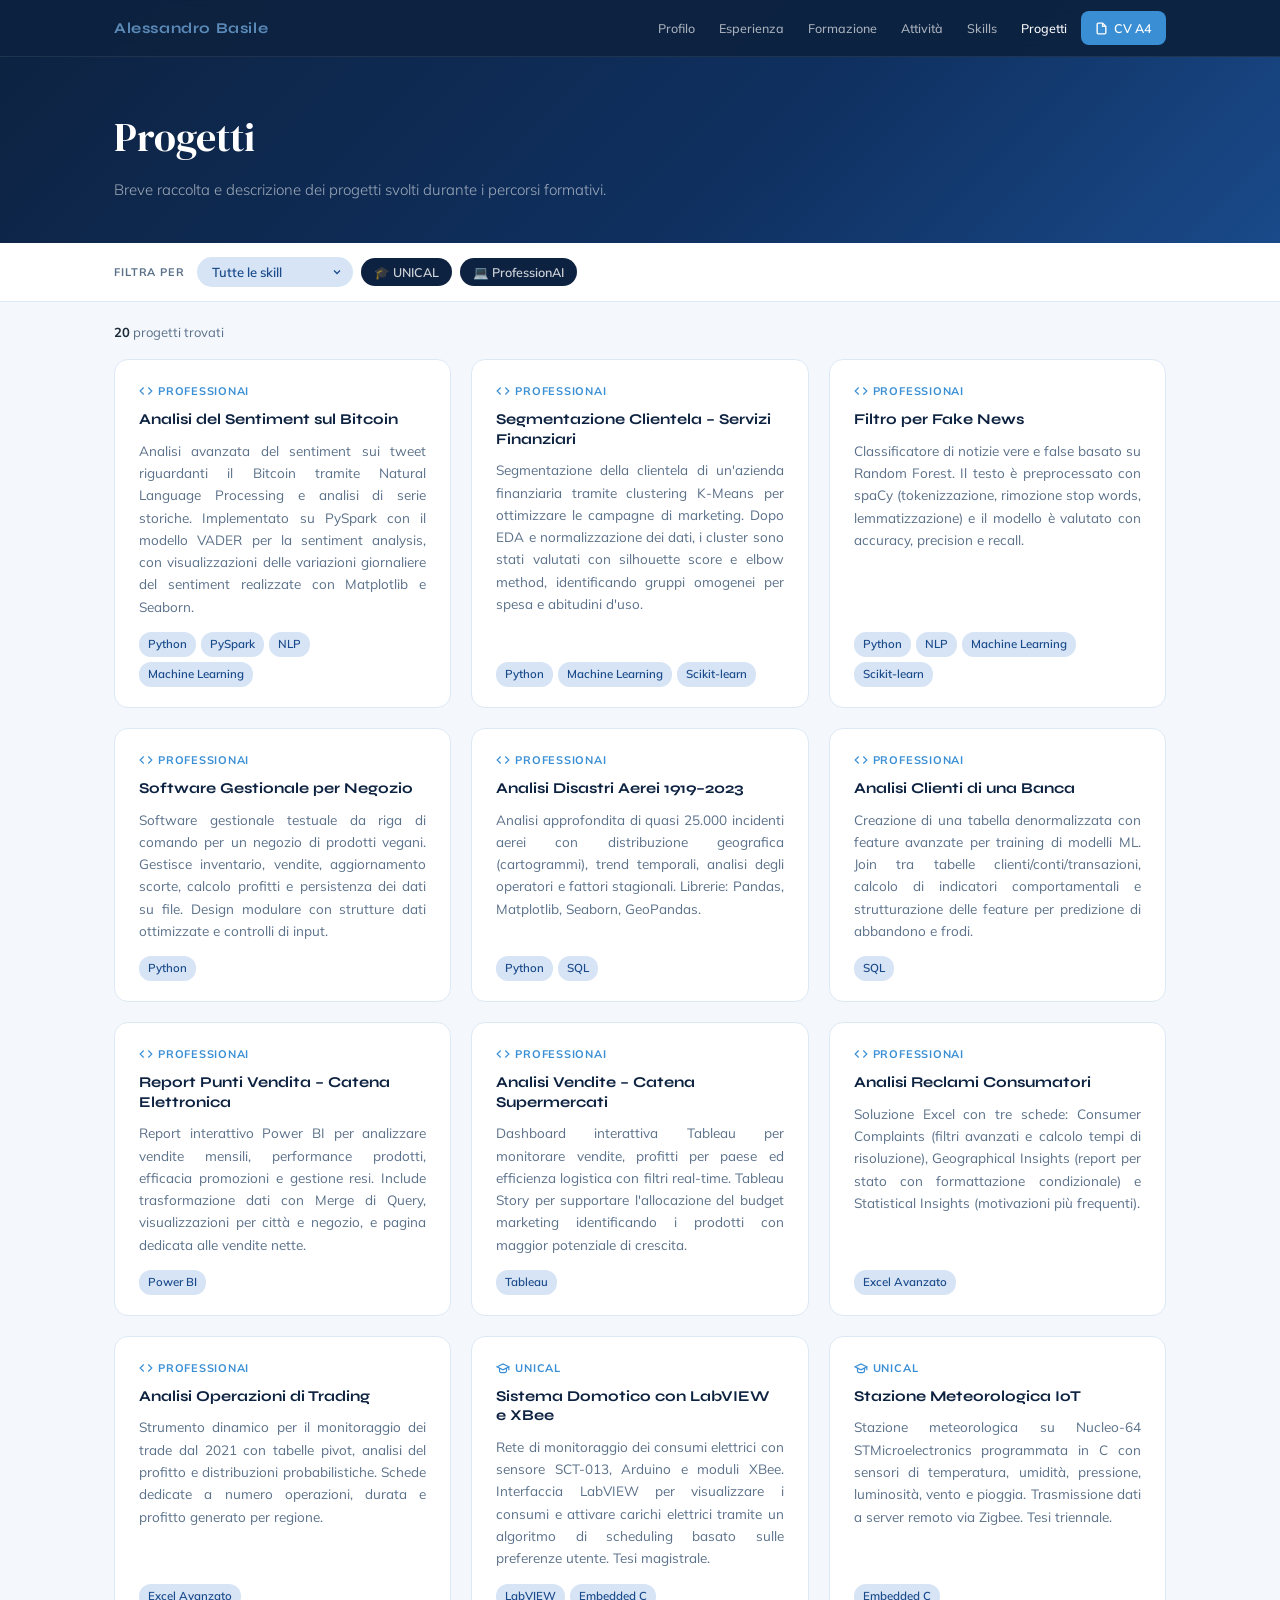
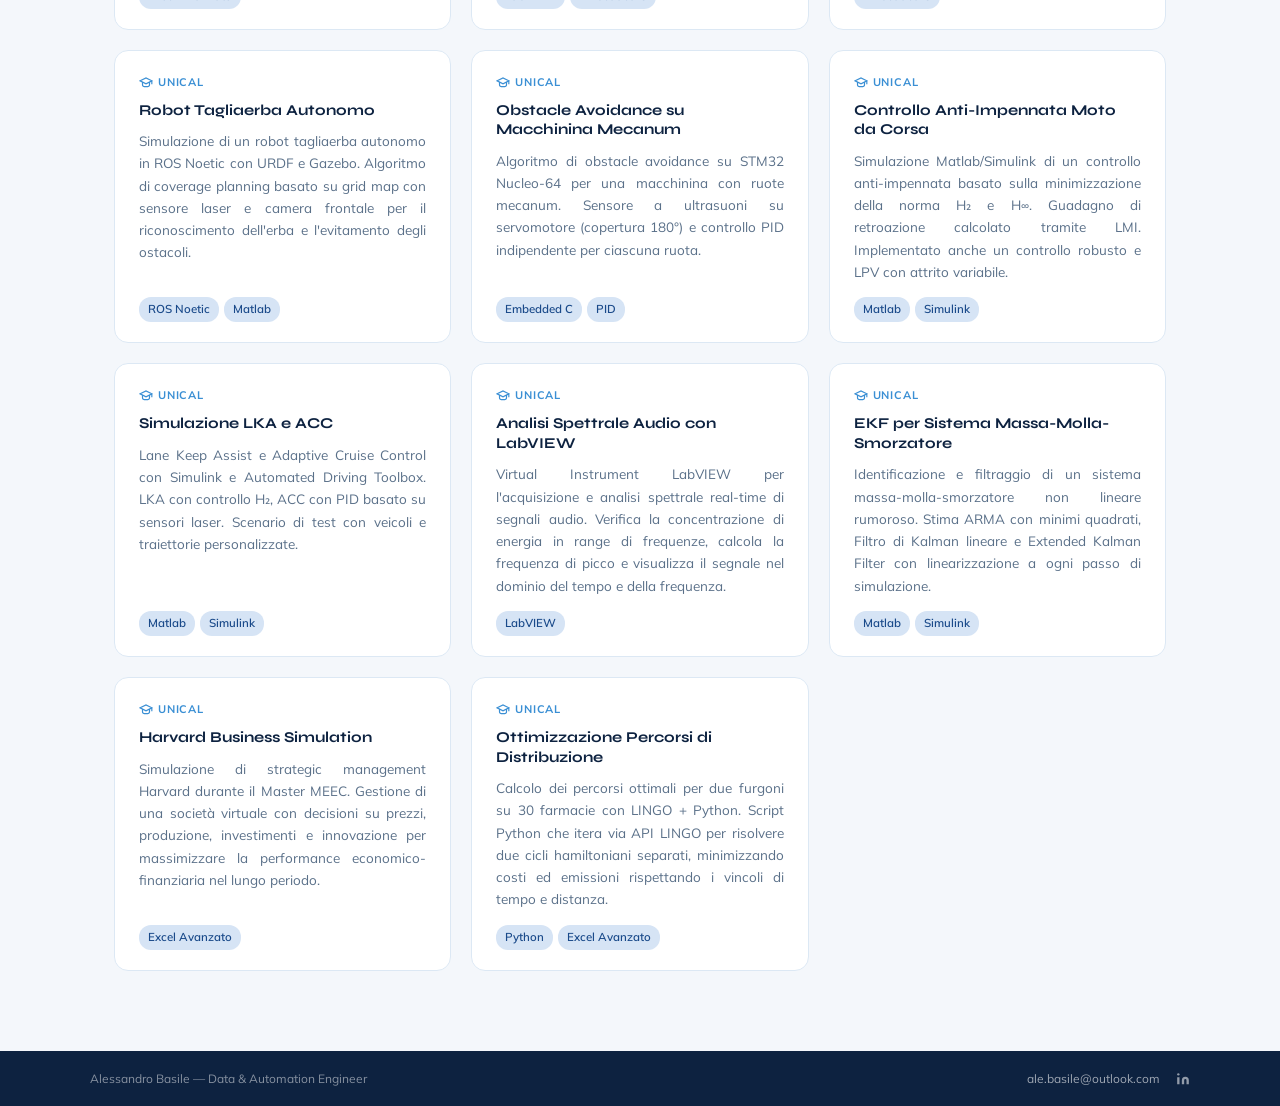
==== projects.html @ c38fd9f2 "Add files via upload" ====
<!DOCTYPE html>
<html lang="it">
<head>
  <meta charset="UTF-8">
  <meta name="viewport" content="width=device-width, initial-scale=1.0">
  <title>Progetti – Alessandro Basile</title>
  <link href="https://fonts.googleapis.com/css2?family=Syne:wght@400;600;700;800&family=Mulish:ital,wght@0,300;0,400;0,500;0,600;1,300&family=DM+Serif+Display&display=swap" rel="stylesheet">
  <style>
    :root {
      --navy:   #0d2240;
      --blue:   #1a4a8a;
      --mid:    #2f6db5;
      --accent: #3a8fd4;
      --light:  #d6e4f5;
      --bg:     #f4f7fb;
      --white:  #ffffff;
      --ink:    #1c2b3a;
      --muted:  #5a7089;
      --border: #dce8f4;
    }

    *, *::before, *::after { box-sizing: border-box; margin: 0; padding: 0; }
    html { scroll-behavior: smooth; }

    body {
      font-family: 'Mulish', sans-serif;
      font-size: 15px;
      color: var(--ink);
      background: var(--bg);
      line-height: 1.65;
      overflow-x: hidden;
    }

    /* ── NAV ── */
    nav {
      position: fixed;
      top: 0; left: 0; right: 0;
      z-index: 100;
      background: rgba(13,34,64,.95);
      backdrop-filter: blur(8px);
      border-bottom: 1px solid rgba(255,255,255,.08);
    }

    .nav-inner {
      max-width: 1100px;
      margin: 0 auto;
      padding: 0 24px;
      height: 56px;
      display: flex;
      align-items: center;
      justify-content: space-between;
      gap: 16px;
    }

    .nav-logo {
      font-family: 'Syne', sans-serif;
      font-weight: 700;
      font-size: 15px;
      color: #5b8ab8;
      letter-spacing: .04em;
      white-space: nowrap;
      text-decoration: none;
    }

    .nav-logo span { color: #5b8ab8; }

    .nav-links {
      display: flex;
      align-items: center;
      gap: 4px;
      list-style: none;
    }

    .nav-links a {
      color: rgba(255,255,255,.65);
      text-decoration: none;
      font-size: 12.5px;
      font-weight: 500;
      padding: 6px 10px;
      border-radius: 6px;
      transition: color .2s, background .2s;
      white-space: nowrap;
    }

    .nav-links a:hover { color: var(--white); background: rgba(255,255,255,.08); }
    .nav-links a.active { color: var(--white); }

    .btn-cv {
      display: inline-flex;
      align-items: center;
      gap: 6px;
      background: var(--accent);
      color: var(--white) !important;
      padding: 7px 14px !important;
      border-radius: 8px !important;
      font-weight: 600 !important;
      font-size: 12.5px !important;
      transition: background .2s, transform .15s !important;
    }

    .btn-cv:hover { background: var(--mid) !important; transform: translateY(-1px); }

    .hamburger {
      display: none;
      flex-direction: column;
      gap: 5px;
      cursor: pointer;
      padding: 4px;
      background: none;
      border: none;
    }

    .hamburger span {
      display: block;
      width: 22px;
      height: 2px;
      background: rgba(255,255,255,.8);
      border-radius: 2px;
    }

    .mobile-menu {
      display: none;
      flex-direction: column;
      background: rgba(13,34,64,.98);
      padding: 12px 24px 16px;
      gap: 4px;
    }

    .mobile-menu a {
      color: rgba(255,255,255,.75);
      text-decoration: none;
      font-size: 14px;
      font-weight: 500;
      padding: 8px 0;
      border-bottom: 1px solid rgba(255,255,255,.06);
    }

    .mobile-menu a:last-child { border-bottom: none; }
    .mobile-menu.open { display: flex; }

    /* ── HERO ── */
    .page-hero {
      padding-top: 56px;
      background: linear-gradient(135deg, var(--navy) 0%, #0f3060 60%, #1a4a8a 100%);
      padding-bottom: 0;
    }

    .hero-inner {
      max-width: 1100px;
      margin: 0 auto;
      padding: 48px 24px 40px;
    }

    .hero-inner h1 {
      font-family: 'DM Serif Display', Georgia, serif;
      font-size: clamp(28px, 4vw, 40px);
      font-weight: 400;
      color: var(--white);
      margin-bottom: 8px;
    }

    .hero-inner p {
      color: rgba(255,255,255,.6);
      font-size: 15px;
      font-weight: 300;
    }

    .hero-inner strong { color: var(--accent); font-weight: 600; }

    /* ── FILTER BAR ── */
    .filter-bar {
      background: var(--white);
      border-bottom: 1px solid var(--border);
      position: sticky;
      top: 56px;
      z-index: 90;
    }

    .filter-bar-inner {
      max-width: 1100px;
      margin: 0 auto;
      padding: 14px 24px;
      display: flex;
      gap: 8px;
      flex-wrap: wrap;
      align-items: center;
    }

    .filter-label {
      font-size: 11px;
      font-weight: 700;
      color: var(--muted);
      text-transform: uppercase;
      letter-spacing: .08em;
      margin-right: 4px;
      white-space: nowrap;
    }

    /* Skill dropdown */
    .filter-select-wrap {
      position: relative;
      display: inline-flex;
      align-items: center;
    }

    .filter-select {
      font-family: 'Mulish', sans-serif;
      font-size: 13px;
      font-weight: 600;
      color: var(--blue);
      background: var(--light);
      border: 1.5px solid transparent;
      padding: 6px 32px 6px 14px;
      border-radius: 20px;
      cursor: pointer;
      appearance: none;
      -webkit-appearance: none;
      outline: none;
      transition: border-color .18s, background .18s;
    }

    .filter-select:focus,
    .filter-select:hover {
      border-color: var(--accent);
      background: #c8daf2;
    }

    .select-arrow {
      position: absolute;
      right: 10px;
      pointer-events: none;
      color: var(--blue);
    }

    .filter-cats {
      display: flex;
      gap: 8px;
    }

    .filter-reset {
      font-family: 'Mulish', sans-serif;
      font-size: 12px;
      font-weight: 600;
      color: var(--muted);
      background: none;
      border: 1.5px solid var(--border);
      padding: 5px 12px;
      border-radius: 20px;
      cursor: pointer;
      transition: all .18s;
      display: none;
    }

    .filter-reset.visible {
      display: inline-flex;
      align-items: center;
      gap: 4px;
    }

    .filter-reset:hover {
      border-color: var(--accent);
      color: var(--accent);
    }

    .filter-chip {
      font-family: 'Mulish', sans-serif;
      font-size: 12.5px;
      font-weight: 600;
      color: var(--blue);
      background: var(--light);
      border: 1.5px solid transparent;
      padding: 5px 12px;
      border-radius: 20px;
      cursor: pointer;
      transition: all .18s;
      white-space: nowrap;
    }

    .filter-chip:hover {
      background: var(--accent);
      color: var(--white);
    }

    .filter-chip.active {
      background: var(--accent);
      color: var(--white);
      border-color: var(--accent);
    }

    .filter-chip.cat {
      background: var(--navy);
      color: rgba(255,255,255,.8);
      border-color: transparent;
    }

    .filter-chip.cat.active,
    .filter-chip.cat:hover {
      background: var(--navy);
      color: var(--white);
      border-color: var(--accent);
    }

    /* ── RESULTS COUNT ── */
    .results-bar {
      max-width: 1100px;
      margin: 0 auto;
      padding: 20px 24px 8px;
      font-size: 13px;
      color: var(--muted);
    }

    .results-bar strong { color: var(--ink); }

    /* ── GRID ── */
    .projects-wrap {
      max-width: 1100px;
      margin: 0 auto;
      padding: 0 24px 80px;
    }

    .projects-grid {
      display: grid;
      grid-template-columns: repeat(auto-fill, minmax(300px, 1fr));
      gap: 20px;
      margin-top: 8px;
    }

    .proj-card {
      background: var(--white);
      border: 1px solid var(--border);
      border-radius: 14px;
      padding: 22px 24px 20px;
      display: flex;
      flex-direction: column;
      gap: 10px;
      transition: box-shadow .2s, transform .2s;
      animation: fadeIn .3s ease both;
    }

    @keyframes fadeIn {
      from { opacity: 0; transform: translateY(10px); }
      to   { opacity: 1; transform: none; }
    }

    .proj-card:hover {
      box-shadow: 0 8px 28px rgba(26,74,138,.12);
      transform: translateY(-3px);
    }

    .proj-card.hidden {
      display: none;
    }

    .proj-card-header {
      display: flex;
      align-items: center;
      justify-content: space-between;
    }

    .proj-cat {
      display: inline-flex;
      align-items: center;
      gap: 5px;
      font-size: 11px;
      font-weight: 700;
      color: var(--accent);
      letter-spacing: .07em;
      text-transform: uppercase;
    }

    .proj-title {
      font-family: 'Syne', sans-serif;
      font-size: 15px;
      font-weight: 700;
      color: var(--navy);
      line-height: 1.3;
    }

    .proj-desc {
      font-size: 13.5px;
      color: var(--muted);
      line-height: 1.65;
      flex: 1;
      text-align: justify;
    }

    .proj-tags {
      display: flex;
      flex-wrap: wrap;
      gap: 5px;
      margin-top: 4px;
    }

    .proj-tag {
      font-size: 11.5px;
      font-weight: 600;
      color: var(--blue);
      background: var(--light);
      padding: 3px 9px;
      border-radius: 12px;
      cursor: pointer;
      transition: background .15s, color .15s;
    }

    .proj-tag:hover {
      background: var(--accent);
      color: var(--white);
    }

    /* No results */
    .no-results {
      grid-column: 1/-1;
      text-align: center;
      padding: 60px 20px;
      color: var(--muted);
    }

    .no-results svg { margin-bottom: 12px; opacity: .4; }
    .no-results p { font-size: 15px; }

    /* Footer */
    footer {
      background: var(--navy);
      color: rgba(255,255,255,.5);
      padding: 18px 24px;
      font-size: 12px;
    }

    .footer-inner {
      max-width: 1100px;
      margin: 0 auto;
      display: flex;
      justify-content: space-between;
      align-items: center;
      flex-wrap: wrap;
      gap: 10px;
    }

    .footer-links {
      display: flex;
      align-items: center;
      gap: 16px;
      color: rgba(255,255,255,.6);
    }

    .footer-linkedin {
      display: inline-flex;
      align-items: center;
      justify-content: center;
      color: rgba(255,255,255,.55);
      text-decoration: none;
      transition: color .2s;
    }

    .footer-linkedin:hover { color: var(--accent); }

    footer a { color: var(--accent); text-decoration: none; }

    /* Responsive */
    @media (max-width: 640px) {
      .nav-links { display: none; }
      .hamburger { display: flex; }
      .projects-grid { grid-template-columns: 1fr; }
      .filter-bar-inner { padding: 10px 16px; gap: 6px; }
      .projects-wrap { padding: 0 16px 60px; }
    }
  </style>
</head>
<body>

<nav>
  <div class="nav-inner">
    <a href="index.html" class="nav-logo">Alessandro <span>Basile</span></a>
    <ul class="nav-links">
      <li><a href="index.html#profilo">Profilo</a></li>
      <li><a href="index.html#esperienza">Esperienza</a></li>
      <li><a href="index.html#formazione">Formazione</a></li>
      <li><a href="index.html#extra">Attività</a></li>
      <li><a href="index.html#skills">Skills</a></li>
      <li><a href="projects.html" class="active">Progetti</a></li>
      <li>
        <a href="cv.html" target="_blank" class="btn-cv">
          <svg width="13" height="13" viewBox="0 0 24 24" fill="none" stroke="currentColor" stroke-width="2.5"><path d="M14 2H6a2 2 0 0 0-2 2v16a2 2 0 0 0 2 2h12a2 2 0 0 0 2-2V8z"/><polyline points="14 2 14 8 20 8"/></svg>
          CV A4
        </a>
      </li>
    </ul>
    <button class="hamburger" onclick="toggleMenu()" aria-label="Menu">
      <span></span><span></span><span></span>
    </button>
  </div>
  <div class="mobile-menu" id="mobileMenu">
    <a href="index.html#profilo" onclick="closeMenu()">Profilo</a>
    <a href="index.html#esperienza" onclick="closeMenu()">Esperienza</a>
    <a href="index.html#formazione" onclick="closeMenu()">Formazione</a>
    <a href="index.html#extra" onclick="closeMenu()">Attività</a>
    <a href="index.html#skills" onclick="closeMenu()">Skills</a>
    <a href="projects.html" onclick="closeMenu()">Progetti</a>
    <a href="cv.html" target="_blank" onclick="closeMenu()">📄 CV versione A4</a>
  </div>
</nav>

<div class="page-hero">
  <div class="hero-inner">
    <h1>Progetti</h1>
    <p>Breve raccolta e descrizione dei progetti svolti durante i percorsi formativi.</p>

  </div>
</div>

<div class="filter-bar">
  <div class="filter-bar-inner">
    <span class="filter-label">Filtra per</span>
    <div class="filter-select-wrap">
      <select id="skillSelect" class="filter-select">
        <option value="all">Tutte le skill</option>
        <option value="Python">Python</option>
        <option value="SQL">SQL</option>
        <option value="Machine Learning">Machine Learning</option>
        <option value="NLP">NLP</option>
        <option value="Scikit-learn">Scikit-learn</option>
        <option value="PySpark">PySpark</option>
        <option value="Power BI">Power BI</option>
        <option value="Tableau">Tableau</option>
        <option value="Excel Avanzato">Excel Avanzato</option>
        <option value="Matlab">Matlab</option>
        <option value="Simulink">Simulink</option>
        <option value="Embedded C">Embedded C</option>
        <option value="LabVIEW">LabVIEW</option>
        <option value="ROS Noetic">ROS Noetic</option>
        <option value="PID">PID</option>
      </select>
      <svg class="select-arrow" width="12" height="12" viewBox="0 0 24 24" fill="none" stroke="currentColor" stroke-width="2.5"><polyline points="6 9 12 15 18 9"/></svg>
    </div>
    <div class="filter-cats">
      <button class="filter-chip cat" data-filter="UNICAL">🎓 UNICAL</button>
      <button class="filter-chip cat" data-filter="ProfessionAI">💻 ProfessionAI</button>
    </div>
    <button class="filter-reset" id="resetBtn" onclick="resetFilter()">✕ Reset</button>
  </div>
</div>

<div class="results-bar" id="resultsBar">
  <strong>20</strong> progetti trovati
</div>

<div class="projects-wrap">
  <div class="projects-grid" id="projectsGrid">
      <article class="proj-card" data-tags="Python|PySpark|NLP|Machine Learning|ProfessionAI">
        <div class="proj-card-header">
          <span class="proj-cat"><svg width="14" height="14" viewBox="0 0 24 24" fill="none" stroke="currentColor" stroke-width="2"><polyline points="16 18 22 12 16 6"/><polyline points="8 6 2 12 8 18"/></svg>ProfessionAI</span>
        </div>
        <h3 class="proj-title">Analisi del Sentiment sul Bitcoin</h3>
        <p class="proj-desc">Analisi avanzata del sentiment sui tweet riguardanti il Bitcoin tramite Natural Language Processing e analisi di serie storiche. Implementato su PySpark con il modello VADER per la sentiment analysis, con visualizzazioni delle variazioni giornaliere del sentiment realizzate con Matplotlib e Seaborn.</p>
        <div class="proj-tags"><span class="proj-tag">Python</span><span class="proj-tag">PySpark</span><span class="proj-tag">NLP</span><span class="proj-tag">Machine Learning</span></div>
      </article>
      <article class="proj-card" data-tags="Python|Machine Learning|Scikit-learn|ProfessionAI">
        <div class="proj-card-header">
          <span class="proj-cat"><svg width="14" height="14" viewBox="0 0 24 24" fill="none" stroke="currentColor" stroke-width="2"><polyline points="16 18 22 12 16 6"/><polyline points="8 6 2 12 8 18"/></svg>ProfessionAI</span>
        </div>
        <h3 class="proj-title">Segmentazione Clientela – Servizi Finanziari</h3>
        <p class="proj-desc">Segmentazione della clientela di un'azienda finanziaria tramite clustering K-Means per ottimizzare le campagne di marketing. Dopo EDA e normalizzazione dei dati, i cluster sono stati valutati con silhouette score e elbow method, identificando gruppi omogenei per spesa e abitudini d'uso.</p>
        <div class="proj-tags"><span class="proj-tag">Python</span><span class="proj-tag">Machine Learning</span><span class="proj-tag">Scikit-learn</span></div>
      </article>
      <article class="proj-card" data-tags="Python|NLP|Machine Learning|Scikit-learn|ProfessionAI">
        <div class="proj-card-header">
          <span class="proj-cat"><svg width="14" height="14" viewBox="0 0 24 24" fill="none" stroke="currentColor" stroke-width="2"><polyline points="16 18 22 12 16 6"/><polyline points="8 6 2 12 8 18"/></svg>ProfessionAI</span>
        </div>
        <h3 class="proj-title">Filtro per Fake News</h3>
        <p class="proj-desc">Classificatore di notizie vere e false basato su Random Forest. Il testo è preprocessato con spaCy (tokenizzazione, rimozione stop words, lemmatizzazione) e il modello è valutato con accuracy, precision e recall.</p>
        <div class="proj-tags"><span class="proj-tag">Python</span><span class="proj-tag">NLP</span><span class="proj-tag">Machine Learning</span><span class="proj-tag">Scikit-learn</span></div>
      </article>
      <article class="proj-card" data-tags="Python|ProfessionAI">
        <div class="proj-card-header">
          <span class="proj-cat"><svg width="14" height="14" viewBox="0 0 24 24" fill="none" stroke="currentColor" stroke-width="2"><polyline points="16 18 22 12 16 6"/><polyline points="8 6 2 12 8 18"/></svg>ProfessionAI</span>
        </div>
        <h3 class="proj-title">Software Gestionale per Negozio</h3>
        <p class="proj-desc">Software gestionale testuale da riga di comando per un negozio di prodotti vegani. Gestisce inventario, vendite, aggiornamento scorte, calcolo profitti e persistenza dei dati su file. Design modulare con strutture dati ottimizzate e controlli di input.</p>
        <div class="proj-tags"><span class="proj-tag">Python</span></div>
      </article>
      <article class="proj-card" data-tags="Python|SQL|ProfessionAI">
        <div class="proj-card-header">
          <span class="proj-cat"><svg width="14" height="14" viewBox="0 0 24 24" fill="none" stroke="currentColor" stroke-width="2"><polyline points="16 18 22 12 16 6"/><polyline points="8 6 2 12 8 18"/></svg>ProfessionAI</span>
        </div>
        <h3 class="proj-title">Analisi Disastri Aerei 1919–2023</h3>
        <p class="proj-desc">Analisi approfondita di quasi 25.000 incidenti aerei con distribuzione geografica (cartogrammi), trend temporali, analisi degli operatori e fattori stagionali. Librerie: Pandas, Matplotlib, Seaborn, GeoPandas.</p>
        <div class="proj-tags"><span class="proj-tag">Python</span><span class="proj-tag">SQL</span></div>
      </article>
      <article class="proj-card" data-tags="SQL|ProfessionAI">
        <div class="proj-card-header">
          <span class="proj-cat"><svg width="14" height="14" viewBox="0 0 24 24" fill="none" stroke="currentColor" stroke-width="2"><polyline points="16 18 22 12 16 6"/><polyline points="8 6 2 12 8 18"/></svg>ProfessionAI</span>
        </div>
        <h3 class="proj-title">Analisi Clienti di una Banca</h3>
        <p class="proj-desc">Creazione di una tabella denormalizzata con feature avanzate per training di modelli ML. Join tra tabelle clienti/conti/transazioni, calcolo di indicatori comportamentali e strutturazione delle feature per predizione di abbandono e frodi.</p>
        <div class="proj-tags"><span class="proj-tag">SQL</span></div>
      </article>
      <article class="proj-card" data-tags="Power BI|ProfessionAI">
        <div class="proj-card-header">
          <span class="proj-cat"><svg width="14" height="14" viewBox="0 0 24 24" fill="none" stroke="currentColor" stroke-width="2"><polyline points="16 18 22 12 16 6"/><polyline points="8 6 2 12 8 18"/></svg>ProfessionAI</span>
        </div>
        <h3 class="proj-title">Report Punti Vendita – Catena Elettronica</h3>
        <p class="proj-desc">Report interattivo Power BI per analizzare vendite mensili, performance prodotti, efficacia promozioni e gestione resi. Include trasformazione dati con Merge di Query, visualizzazioni per città e negozio, e pagina dedicata alle vendite nette.</p>
        <div class="proj-tags"><span class="proj-tag">Power BI</span></div>
      </article>
      <article class="proj-card" data-tags="Tableau|ProfessionAI">
        <div class="proj-card-header">
          <span class="proj-cat"><svg width="14" height="14" viewBox="0 0 24 24" fill="none" stroke="currentColor" stroke-width="2"><polyline points="16 18 22 12 16 6"/><polyline points="8 6 2 12 8 18"/></svg>ProfessionAI</span>
        </div>
        <h3 class="proj-title">Analisi Vendite – Catena Supermercati</h3>
        <p class="proj-desc">Dashboard interattiva Tableau per monitorare vendite, profitti per paese ed efficienza logistica con filtri real-time. Tableau Story per supportare l'allocazione del budget marketing identificando i prodotti con maggior potenziale di crescita.</p>
        <div class="proj-tags"><span class="proj-tag">Tableau</span></div>
      </article>
      <article class="proj-card" data-tags="Excel Avanzato|ProfessionAI">
        <div class="proj-card-header">
          <span class="proj-cat"><svg width="14" height="14" viewBox="0 0 24 24" fill="none" stroke="currentColor" stroke-width="2"><polyline points="16 18 22 12 16 6"/><polyline points="8 6 2 12 8 18"/></svg>ProfessionAI</span>
        </div>
        <h3 class="proj-title">Analisi Reclami Consumatori</h3>
        <p class="proj-desc">Soluzione Excel con tre schede: Consumer Complaints (filtri avanzati e calcolo tempi di risoluzione), Geographical Insights (report per stato con formattazione condizionale) e Statistical Insights (motivazioni più frequenti).</p>
        <div class="proj-tags"><span class="proj-tag">Excel Avanzato</span></div>
      </article>
      <article class="proj-card" data-tags="Excel Avanzato|ProfessionAI">
        <div class="proj-card-header">
          <span class="proj-cat"><svg width="14" height="14" viewBox="0 0 24 24" fill="none" stroke="currentColor" stroke-width="2"><polyline points="16 18 22 12 16 6"/><polyline points="8 6 2 12 8 18"/></svg>ProfessionAI</span>
        </div>
        <h3 class="proj-title">Analisi Operazioni di Trading</h3>
        <p class="proj-desc">Strumento dinamico per il monitoraggio dei trade dal 2021 con tabelle pivot, analisi del profitto e distribuzioni probabilistiche. Schede dedicate a numero operazioni, durata e profitto generato per regione.</p>
        <div class="proj-tags"><span class="proj-tag">Excel Avanzato</span></div>
      </article>
      <article class="proj-card" data-tags="LabVIEW|Embedded C|UNICAL">
        <div class="proj-card-header">
          <span class="proj-cat"><svg width="14" height="14" viewBox="0 0 24 24" fill="none" stroke="currentColor" stroke-width="2"><path d="M22 10v6M2 10l10-5 10 5-10 5z"/><path d="M6 12v5c0 2 2 3 6 3s6-1 6-3v-5"/></svg>UNICAL</span>
        </div>
        <h3 class="proj-title">Sistema Domotico con LabVIEW e XBee</h3>
        <p class="proj-desc">Rete di monitoraggio dei consumi elettrici con sensore SCT-013, Arduino e moduli XBee. Interfaccia LabVIEW per visualizzare i consumi e attivare carichi elettrici tramite un algoritmo di scheduling basato sulle preferenze utente. Tesi magistrale.</p>
        <div class="proj-tags"><span class="proj-tag">LabVIEW</span><span class="proj-tag">Embedded C</span></div>
      </article>
      <article class="proj-card" data-tags="Embedded C|UNICAL">
        <div class="proj-card-header">
          <span class="proj-cat"><svg width="14" height="14" viewBox="0 0 24 24" fill="none" stroke="currentColor" stroke-width="2"><path d="M22 10v6M2 10l10-5 10 5-10 5z"/><path d="M6 12v5c0 2 2 3 6 3s6-1 6-3v-5"/></svg>UNICAL</span>
        </div>
        <h3 class="proj-title">Stazione Meteorologica IoT</h3>
        <p class="proj-desc">Stazione meteorologica su Nucleo-64 STMicroelectronics programmata in C con sensori di temperatura, umidità, pressione, luminosità, vento e pioggia. Trasmissione dati a server remoto via Zigbee. Tesi triennale.</p>
        <div class="proj-tags"><span class="proj-tag">Embedded C</span></div>
      </article>
      <article class="proj-card" data-tags="ROS Noetic|Matlab|UNICAL">
        <div class="proj-card-header">
          <span class="proj-cat"><svg width="14" height="14" viewBox="0 0 24 24" fill="none" stroke="currentColor" stroke-width="2"><path d="M22 10v6M2 10l10-5 10 5-10 5z"/><path d="M6 12v5c0 2 2 3 6 3s6-1 6-3v-5"/></svg>UNICAL</span>
        </div>
        <h3 class="proj-title">Robot Tagliaerba Autonomo</h3>
        <p class="proj-desc">Simulazione di un robot tagliaerba autonomo in ROS Noetic con URDF e Gazebo. Algoritmo di coverage planning basato su grid map con sensore laser e camera frontale per il riconoscimento dell'erba e l'evitamento degli ostacoli.</p>
        <div class="proj-tags"><span class="proj-tag">ROS Noetic</span><span class="proj-tag">Matlab</span></div>
      </article>
      <article class="proj-card" data-tags="Embedded C|PID|UNICAL">
        <div class="proj-card-header">
          <span class="proj-cat"><svg width="14" height="14" viewBox="0 0 24 24" fill="none" stroke="currentColor" stroke-width="2"><path d="M22 10v6M2 10l10-5 10 5-10 5z"/><path d="M6 12v5c0 2 2 3 6 3s6-1 6-3v-5"/></svg>UNICAL</span>
        </div>
        <h3 class="proj-title">Obstacle Avoidance su Macchinina Mecanum</h3>
        <p class="proj-desc">Algoritmo di obstacle avoidance su STM32 Nucleo-64 per una macchinina con ruote mecanum. Sensore a ultrasuoni su servomotore (copertura 180°) e controllo PID indipendente per ciascuna ruota.</p>
        <div class="proj-tags"><span class="proj-tag">Embedded C</span><span class="proj-tag">PID</span></div>
      </article>
      <article class="proj-card" data-tags="Matlab|Simulink|UNICAL">
        <div class="proj-card-header">
          <span class="proj-cat"><svg width="14" height="14" viewBox="0 0 24 24" fill="none" stroke="currentColor" stroke-width="2"><path d="M22 10v6M2 10l10-5 10 5-10 5z"/><path d="M6 12v5c0 2 2 3 6 3s6-1 6-3v-5"/></svg>UNICAL</span>
        </div>
        <h3 class="proj-title">Controllo Anti-Impennata Moto da Corsa</h3>
        <p class="proj-desc">Simulazione Matlab/Simulink di un controllo anti-impennata basato sulla minimizzazione della norma H₂ e H∞. Guadagno di retroazione calcolato tramite LMI. Implementato anche un controllo robusto e LPV con attrito variabile.</p>
        <div class="proj-tags"><span class="proj-tag">Matlab</span><span class="proj-tag">Simulink</span></div>
      </article>
      <article class="proj-card" data-tags="Matlab|Simulink|UNICAL">
        <div class="proj-card-header">
          <span class="proj-cat"><svg width="14" height="14" viewBox="0 0 24 24" fill="none" stroke="currentColor" stroke-width="2"><path d="M22 10v6M2 10l10-5 10 5-10 5z"/><path d="M6 12v5c0 2 2 3 6 3s6-1 6-3v-5"/></svg>UNICAL</span>
        </div>
        <h3 class="proj-title">Simulazione LKA e ACC</h3>
        <p class="proj-desc">Lane Keep Assist e Adaptive Cruise Control con Simulink e Automated Driving Toolbox. LKA con controllo H₂, ACC con PID basato su sensori laser. Scenario di test con veicoli e traiettorie personalizzate.</p>
        <div class="proj-tags"><span class="proj-tag">Matlab</span><span class="proj-tag">Simulink</span></div>
      </article>
      <article class="proj-card" data-tags="LabVIEW|UNICAL">
        <div class="proj-card-header">
          <span class="proj-cat"><svg width="14" height="14" viewBox="0 0 24 24" fill="none" stroke="currentColor" stroke-width="2"><path d="M22 10v6M2 10l10-5 10 5-10 5z"/><path d="M6 12v5c0 2 2 3 6 3s6-1 6-3v-5"/></svg>UNICAL</span>
        </div>
        <h3 class="proj-title">Analisi Spettrale Audio con LabVIEW</h3>
        <p class="proj-desc">Virtual Instrument LabVIEW per l'acquisizione e analisi spettrale real-time di segnali audio. Verifica la concentrazione di energia in range di frequenze, calcola la frequenza di picco e visualizza il segnale nel dominio del tempo e della frequenza.</p>
        <div class="proj-tags"><span class="proj-tag">LabVIEW</span></div>
      </article>
      <article class="proj-card" data-tags="Matlab|Simulink|UNICAL">
        <div class="proj-card-header">
          <span class="proj-cat"><svg width="14" height="14" viewBox="0 0 24 24" fill="none" stroke="currentColor" stroke-width="2"><path d="M22 10v6M2 10l10-5 10 5-10 5z"/><path d="M6 12v5c0 2 2 3 6 3s6-1 6-3v-5"/></svg>UNICAL</span>
        </div>
        <h3 class="proj-title">EKF per Sistema Massa-Molla-Smorzatore</h3>
        <p class="proj-desc">Identificazione e filtraggio di un sistema massa-molla-smorzatore non lineare rumoroso. Stima ARMA con minimi quadrati, Filtro di Kalman lineare e Extended Kalman Filter con linearizzazione a ogni passo di simulazione.</p>
        <div class="proj-tags"><span class="proj-tag">Matlab</span><span class="proj-tag">Simulink</span></div>
      </article>
      <article class="proj-card" data-tags="Excel Avanzato|UNICAL">
        <div class="proj-card-header">
          <span class="proj-cat"><svg width="14" height="14" viewBox="0 0 24 24" fill="none" stroke="currentColor" stroke-width="2"><path d="M22 10v6M2 10l10-5 10 5-10 5z"/><path d="M6 12v5c0 2 2 3 6 3s6-1 6-3v-5"/></svg>UNICAL</span>
        </div>
        <h3 class="proj-title">Harvard Business Simulation</h3>
        <p class="proj-desc">Simulazione di strategic management Harvard durante il Master MEEC. Gestione di una società virtuale con decisioni su prezzi, produzione, investimenti e innovazione per massimizzare la performance economico-finanziaria nel lungo periodo.</p>
        <div class="proj-tags"><span class="proj-tag">Excel Avanzato</span></div>
      </article>
      <article class="proj-card" data-tags="Python|Excel Avanzato|UNICAL">
        <div class="proj-card-header">
          <span class="proj-cat"><svg width="14" height="14" viewBox="0 0 24 24" fill="none" stroke="currentColor" stroke-width="2"><path d="M22 10v6M2 10l10-5 10 5-10 5z"/><path d="M6 12v5c0 2 2 3 6 3s6-1 6-3v-5"/></svg>UNICAL</span>
        </div>
        <h3 class="proj-title">Ottimizzazione Percorsi di Distribuzione</h3>
        <p class="proj-desc">Calcolo dei percorsi ottimali per due furgoni su 30 farmacie con LINGO + Python. Script Python che itera via API LINGO per risolvere due cicli hamiltoniani separati, minimizzando costi ed emissioni rispettando i vincoli di tempo e distanza.</p>
        <div class="proj-tags"><span class="proj-tag">Python</span><span class="proj-tag">Excel Avanzato</span></div>
      </article>

    <div class="no-results" id="noResults" style="display:none;">
      <svg width="40" height="40" viewBox="0 0 24 24" fill="none" stroke="currentColor" stroke-width="1.5"><circle cx="11" cy="11" r="8"/><line x1="21" y1="21" x2="16.65" y2="16.65"/></svg>
      <p>Nessun progetto trovato per questo filtro.</p>
    </div>
  </div>
</div>

<footer>
  <div class="footer-inner">
    <span>Alessandro Basile &mdash; Data &amp; Automation Engineer</span>
    <div class="footer-links">
      <span id="em-footer-projectshtml"></span>
      <a href="https://www.linkedin.com/in/alessandro-basile/" target="_blank" class="footer-linkedin" title="LinkedIn" aria-label="LinkedIn">
        <svg width="14" height="14" viewBox="0 0 24 24" fill="currentColor"><path d="M16 8a6 6 0 0 1 6 6v7h-4v-7a2 2 0 0 0-2-2 2 2 0 0 0-2 2v7h-4v-7a6 6 0 0 1 6-6z"/><rect x="2" y="9" width="4" height="12"/><circle cx="4" cy="4" r="2"/></svg>
      </a>
    </div>
  </div>
</footer>
<script>document.getElementById('em-footer-projectshtml').textContent='ale.basile'+'@'+'outlook.com';</script>

<script data-cfasync="false" src="/cdn-cgi/scripts/5c5dd728/cloudflare-static/email-decode.min.js"></script><script>
  // ── Hamburger ──
  function toggleMenu() { document.getElementById('mobileMenu').classList.toggle('open'); }
  function closeMenu() { document.getElementById('mobileMenu').classList.remove('open'); }

  // ── State ──
  let activeSkill = 'all';
  let activeCat   = 'all';

  const cards      = document.querySelectorAll('.proj-card');
  const resultsBar = document.getElementById('resultsBar');
  const noResults  = document.getElementById('noResults');
  const skillSelect = document.getElementById('skillSelect');
  const resetBtn   = document.getElementById('resetBtn');
  const catChips   = document.querySelectorAll('.filter-chip.cat');

  // ── Core filter ──
  function applyFilter() {
    let count = 0;
    cards.forEach(card => {
      const tags = card.dataset.tags.split('|').map(t => t.trim().toLowerCase());
      const skillOk = activeSkill === 'all' || tags.includes(activeSkill.toLowerCase());
      const catOk   = activeCat   === 'all' || tags.includes(activeCat.toLowerCase());
      const show = skillOk && catOk;
      card.classList.toggle('hidden', !show);
      if (show) count++;
    });
    resultsBar.innerHTML = `<strong>${count}</strong> progett${count === 1 ? 'o' : 'i'} trovat${count === 1 ? 'o' : 'i'}`;
    noResults.style.display = count === 0 ? 'grid' : 'none';
    resetBtn.classList.toggle('visible', activeSkill !== 'all' || activeCat !== 'all');
  }

  // ── Reset ──
  function resetFilter() {
    activeSkill = 'all';
    activeCat   = 'all';
    skillSelect.value = 'all';
    catChips.forEach(c => c.classList.remove('active'));
    applyFilter();
  }

  // ── Skill dropdown ──
  skillSelect.addEventListener('change', () => {
    activeSkill = skillSelect.value;
    applyFilter();
  });

  // ── Category buttons ──
  catChips.forEach(chip => {
    chip.addEventListener('click', () => {
      if (chip.classList.contains('active')) {
        chip.classList.remove('active');
        activeCat = 'all';
      } else {
        catChips.forEach(c => c.classList.remove('active'));
        chip.classList.add('active');
        activeCat = chip.dataset.filter;
      }
      applyFilter();
    });
  });

  // ── Tag click on cards → sets dropdown ──
  document.querySelectorAll('.proj-tag').forEach(tag => {
    tag.addEventListener('click', () => {
      const skill = tag.textContent.trim();
      const opt = [...skillSelect.options].find(o => o.value === skill);
      if (opt) {
        skillSelect.value = skill;
        activeSkill = skill;
        applyFilter();
        document.querySelector('.filter-bar').scrollIntoView({ behavior: 'smooth' });
      }
    });
  });

  // ── URL param: projects.html?skill=Python ──
  const params = new URLSearchParams(window.location.search);
  const skillParam = params.get('skill');
  if (skillParam) {
    const opt = [...skillSelect.options].find(o => o.value.toLowerCase() === skillParam.toLowerCase());
    if (opt) {
      skillSelect.value = opt.value;
      activeSkill = opt.value;
      applyFilter();
    }
  }
</script><script>
  // ── Hamburger ──
  function toggleMenu() { document.getElementById('mobileMenu').classList.toggle('open'); }
  function closeMenu() { document.getElementById('mobileMenu').classList.remove('open'); }

  // ── Filter logic ──
  const chips = document.querySelectorAll('.filter-chip');
  const cards = document.querySelectorAll('.proj-card');
  const resultsBar = document.getElementById('resultsBar');
  const noResults = document.getElementById('noResults');

  function applyFilter(filter) {
    let count = 0;
    cards.forEach(card => {
      const tags = card.dataset.tags.toLowerCase().split('|');
      const match = filter === 'all' || tags.includes(filter.toLowerCase());
      card.classList.toggle('hidden', !match);
      if (match) count++;
    });
    resultsBar.innerHTML = `<strong>${count}</strong> progett${count === 1 ? 'o' : 'i'} trovat${count === 1 ? 'o' : 'i'}`;
    noResults.style.display = count === 0 ? 'grid' : 'none';
  }

  chips.forEach(chip => {
    chip.addEventListener('click', () => {
      chips.forEach(c => c.classList.remove('active'));
      chip.classList.add('active');
      applyFilter(chip.dataset.filter);
    });
  });

  // ── Tag click on cards ──
  document.querySelectorAll('.proj-tag').forEach(tag => {
    tag.addEventListener('click', () => {
      const filter = tag.textContent.trim();
      chips.forEach(c => {
        c.classList.toggle('active', c.dataset.filter === filter);
      });
      applyFilter(filter);
      document.querySelector('.filter-bar').scrollIntoView({behavior:'smooth'});
    });
  });

  // ── URL param (es. projects.html?skill=Python) ──
  const params = new URLSearchParams(window.location.search);
  const skillParam = params.get('skill');
  if (skillParam) {
    const match = [...chips].find(c =>
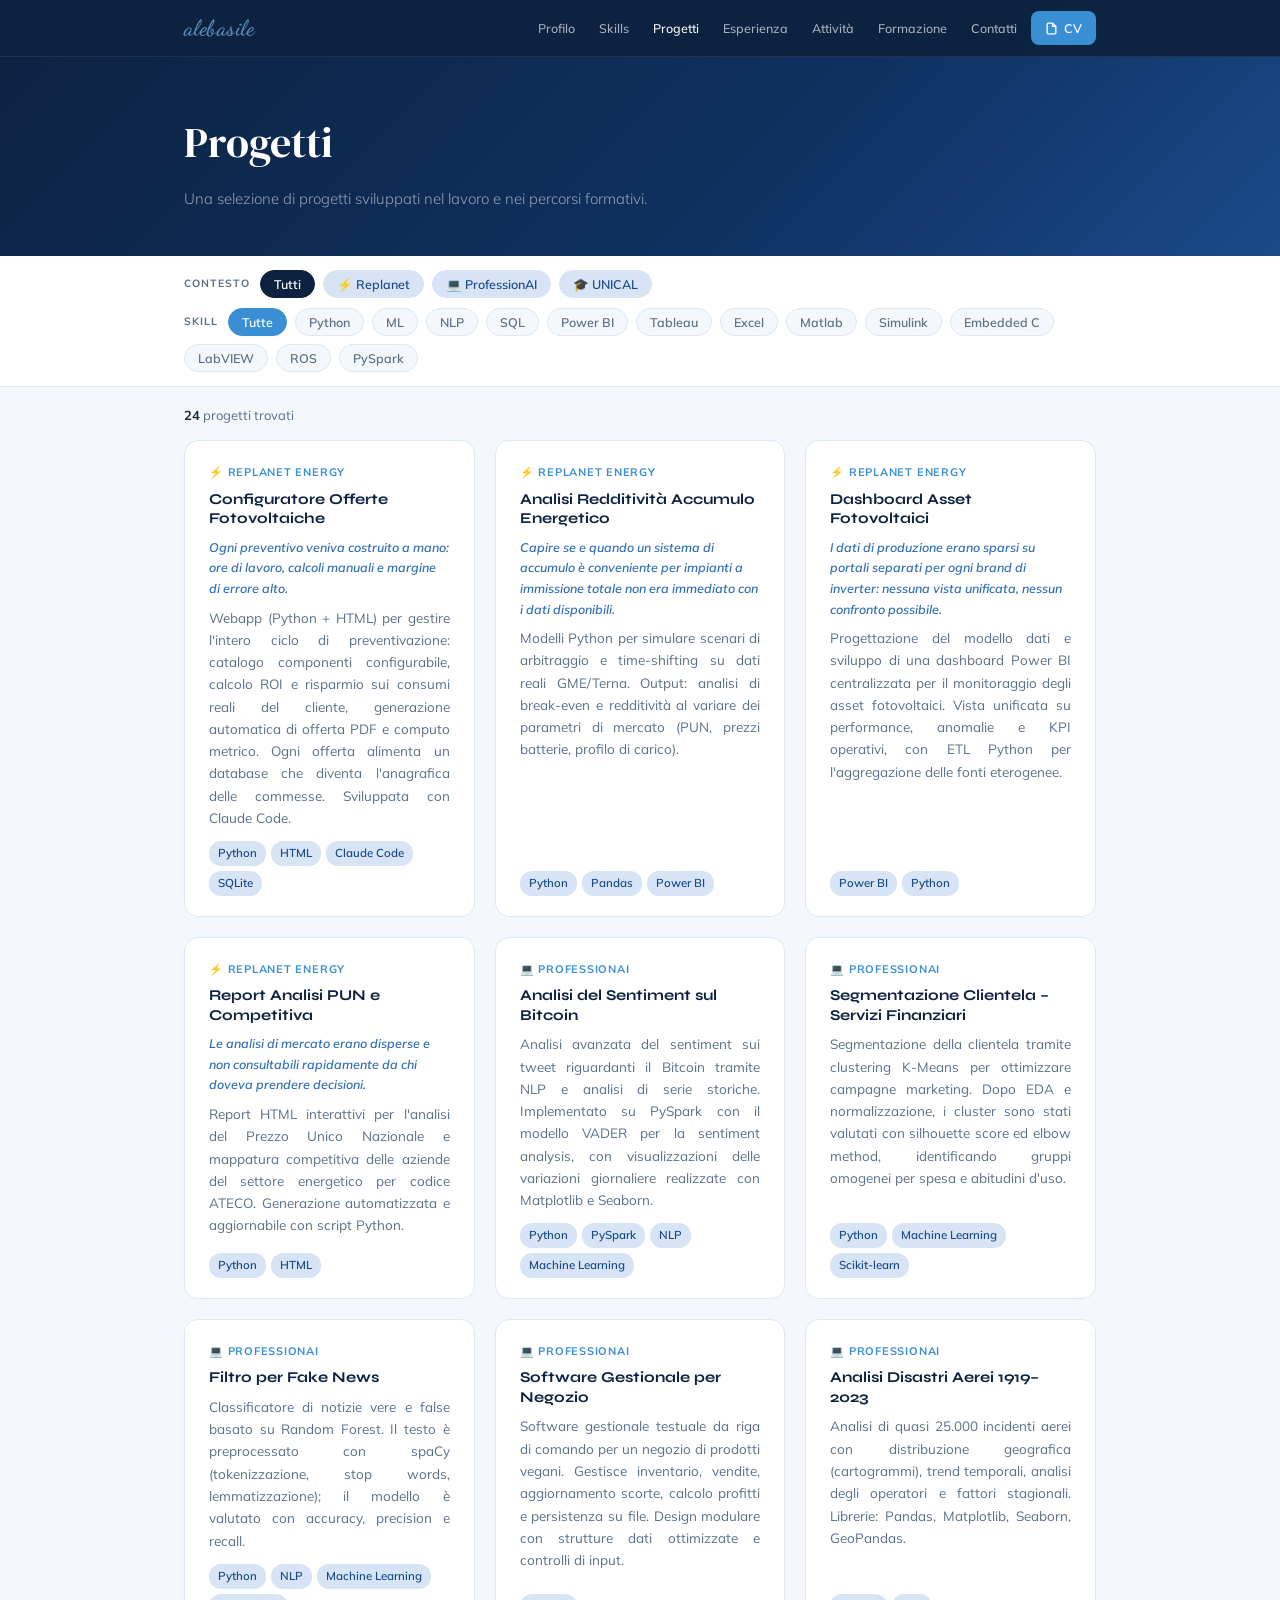
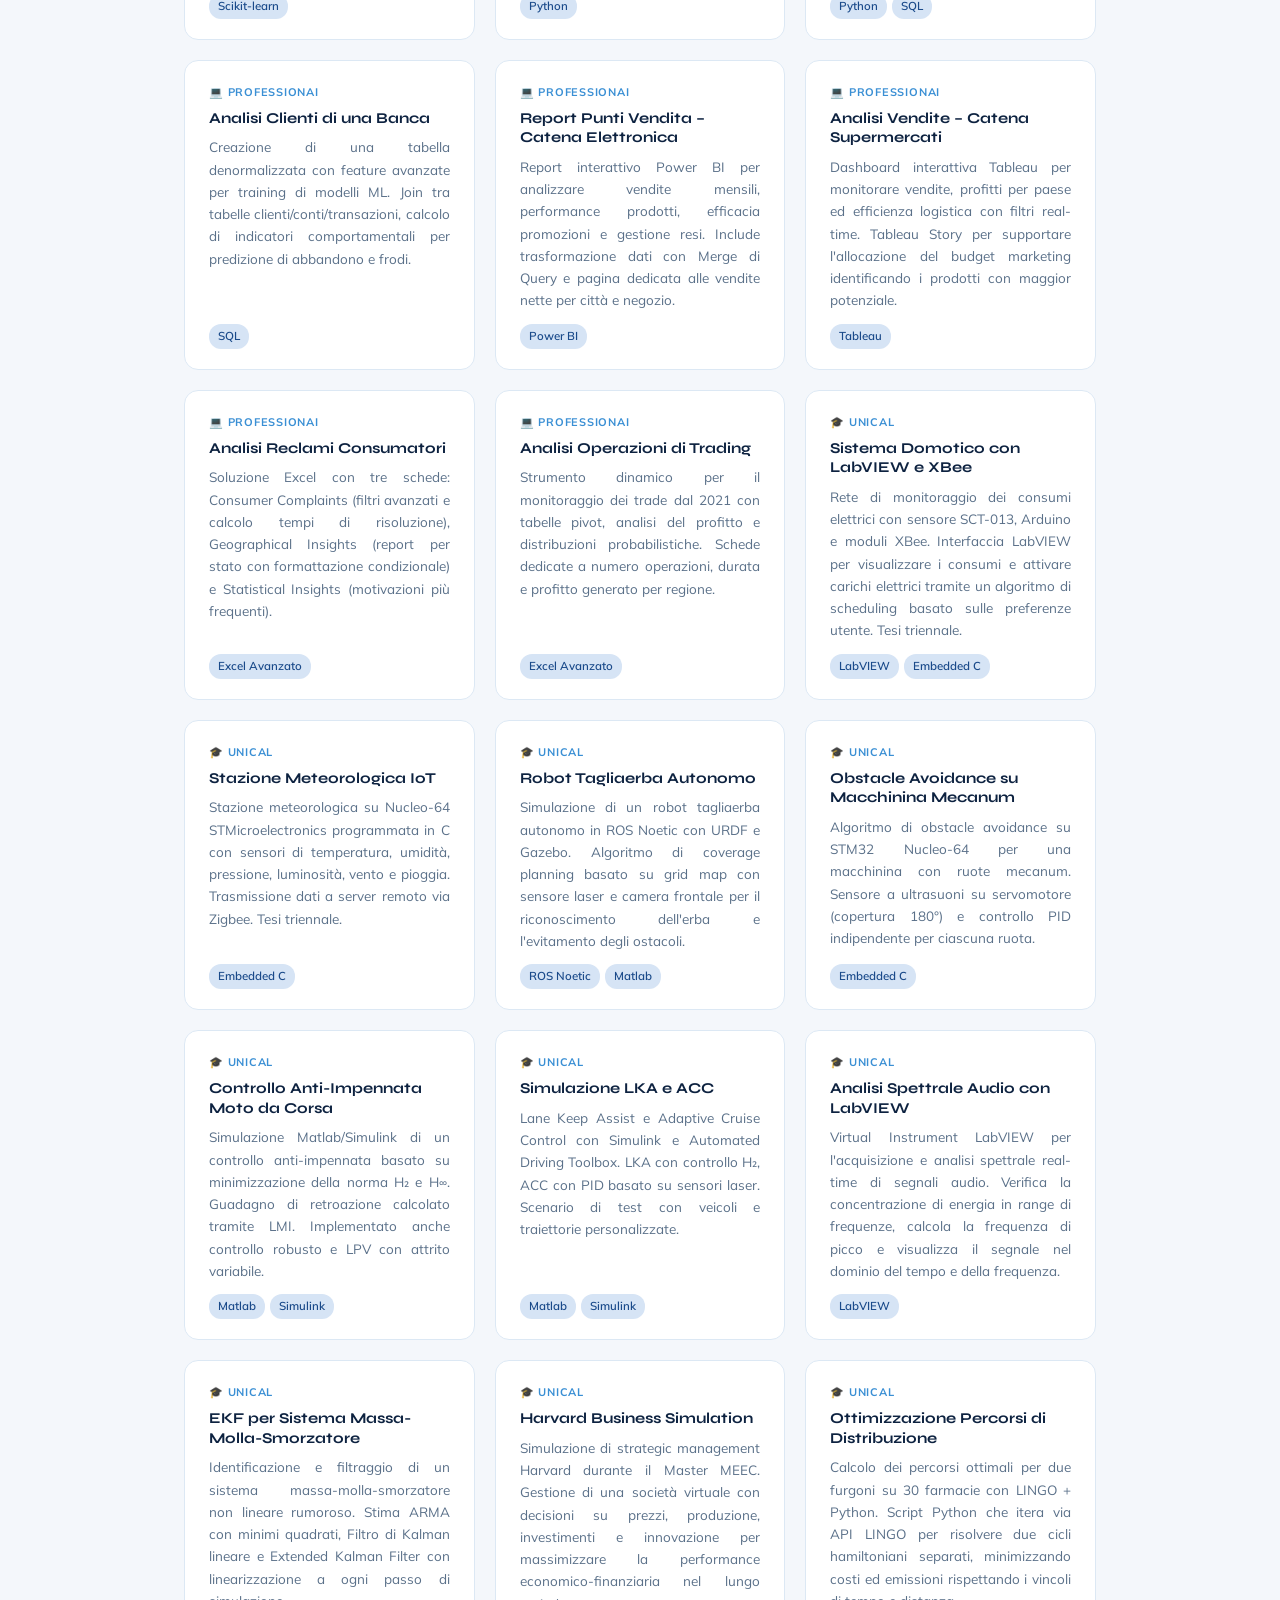
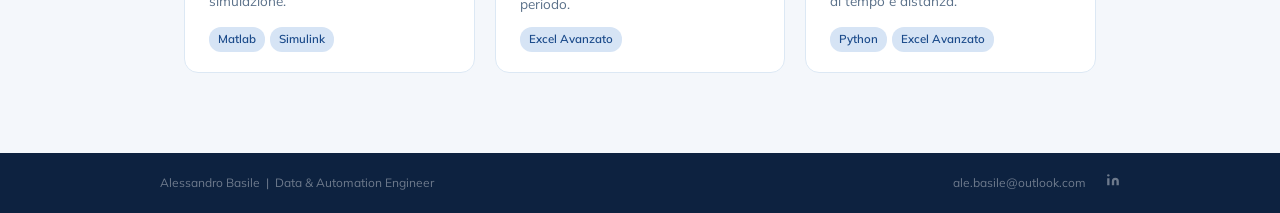
==== commit 9bdb11ef: "Add files via upload" ====
--- a/projects.html
+++ b/projects.html
@@ -3,485 +3,35 @@
 <head>
   <meta charset="UTF-8">
   <meta name="viewport" content="width=device-width, initial-scale=1.0">
+
+  <!-- ✏️ MODIFICA QUI: titolo della scheda del browser -->
   <title>Progetti – Alessandro Basile</title>
-  <link href="https://fonts.googleapis.com/css2?family=Syne:wght@400;600;700;800&family=Mulish:ital,wght@0,300;0,400;0,500;0,600;1,300&family=DM+Serif+Display&display=swap" rel="stylesheet">
-  <style>
-    :root {
-      --navy:   #0d2240;
-      --blue:   #1a4a8a;
-      --mid:    #2f6db5;
-      --accent: #3a8fd4;
-      --light:  #d6e4f5;
-      --bg:     #f4f7fb;
-      --white:  #ffffff;
-      --ink:    #1c2b3a;
-      --muted:  #5a7089;
-      --border: #dce8f4;
-    }
-
-    *, *::before, *::after { box-sizing: border-box; margin: 0; padding: 0; }
-    html { scroll-behavior: smooth; }
-
-    body {
-      font-family: 'Mulish', sans-serif;
-      font-size: 15px;
-      color: var(--ink);
-      background: var(--bg);
-      line-height: 1.65;
-      overflow-x: hidden;
-    }
-
-    /* ── NAV ── */
-    nav {
-      position: fixed;
-      top: 0; left: 0; right: 0;
-      z-index: 100;
-      background: rgba(13,34,64,.95);
-      backdrop-filter: blur(8px);
-      border-bottom: 1px solid rgba(255,255,255,.08);
-    }
-
-    .nav-inner {
-      max-width: 1100px;
-      margin: 0 auto;
-      padding: 0 24px;
-      height: 56px;
-      display: flex;
-      align-items: center;
-      justify-content: space-between;
-      gap: 16px;
-    }
-
-    .nav-logo {
-      font-family: 'Syne', sans-serif;
-      font-weight: 700;
-      font-size: 15px;
-      color: #5b8ab8;
-      letter-spacing: .04em;
-      white-space: nowrap;
-      text-decoration: none;
-    }
-
-    .nav-logo span { color: #5b8ab8; }
-
-    .nav-links {
-      display: flex;
-      align-items: center;
-      gap: 4px;
-      list-style: none;
-    }
-
-    .nav-links a {
-      color: rgba(255,255,255,.65);
-      text-decoration: none;
-      font-size: 12.5px;
-      font-weight: 500;
-      padding: 6px 10px;
-      border-radius: 6px;
-      transition: color .2s, background .2s;
-      white-space: nowrap;
-    }
-
-    .nav-links a:hover { color: var(--white); background: rgba(255,255,255,.08); }
-    .nav-links a.active { color: var(--white); }
-
-    .btn-cv {
-      display: inline-flex;
-      align-items: center;
-      gap: 6px;
-      background: var(--accent);
-      color: var(--white) !important;
-      padding: 7px 14px !important;
-      border-radius: 8px !important;
-      font-weight: 600 !important;
-      font-size: 12.5px !important;
-      transition: background .2s, transform .15s !important;
-    }
-
-    .btn-cv:hover { background: var(--mid) !important; transform: translateY(-1px); }
-
-    .hamburger {
-      display: none;
-      flex-direction: column;
-      gap: 5px;
-      cursor: pointer;
-      padding: 4px;
-      background: none;
-      border: none;
-    }
-
-    .hamburger span {
-      display: block;
-      width: 22px;
-      height: 2px;
-      background: rgba(255,255,255,.8);
-      border-radius: 2px;
-    }
-
-    .mobile-menu {
-      display: none;
-      flex-direction: column;
-      background: rgba(13,34,64,.98);
-      padding: 12px 24px 16px;
-      gap: 4px;
-    }
-
-    .mobile-menu a {
-      color: rgba(255,255,255,.75);
-      text-decoration: none;
-      font-size: 14px;
-      font-weight: 500;
-      padding: 8px 0;
-      border-bottom: 1px solid rgba(255,255,255,.06);
-    }
-
-    .mobile-menu a:last-child { border-bottom: none; }
-    .mobile-menu.open { display: flex; }
-
-    /* ── HERO ── */
-    .page-hero {
-      padding-top: 56px;
-      background: linear-gradient(135deg, var(--navy) 0%, #0f3060 60%, #1a4a8a 100%);
-      padding-bottom: 0;
-    }
-
-    .hero-inner {
-      max-width: 1100px;
-      margin: 0 auto;
-      padding: 48px 24px 40px;
-    }
-
-    .hero-inner h1 {
-      font-family: 'DM Serif Display', Georgia, serif;
-      font-size: clamp(28px, 4vw, 40px);
-      font-weight: 400;
-      color: var(--white);
-      margin-bottom: 8px;
-    }
-
-    .hero-inner p {
-      color: rgba(255,255,255,.6);
-      font-size: 15px;
-      font-weight: 300;
-    }
-
-    .hero-inner strong { color: var(--accent); font-weight: 600; }
-
-    /* ── FILTER BAR ── */
-    .filter-bar {
-      background: var(--white);
-      border-bottom: 1px solid var(--border);
-      position: sticky;
-      top: 56px;
-      z-index: 90;
-    }
-
-    .filter-bar-inner {
-      max-width: 1100px;
-      margin: 0 auto;
-      padding: 14px 24px;
-      display: flex;
-      gap: 8px;
-      flex-wrap: wrap;
-      align-items: center;
-    }
-
-    .filter-label {
-      font-size: 11px;
-      font-weight: 700;
-      color: var(--muted);
-      text-transform: uppercase;
-      letter-spacing: .08em;
-      margin-right: 4px;
-      white-space: nowrap;
-    }
-
-    /* Skill dropdown */
-    .filter-select-wrap {
-      position: relative;
-      display: inline-flex;
-      align-items: center;
-    }
-
-    .filter-select {
-      font-family: 'Mulish', sans-serif;
-      font-size: 13px;
-      font-weight: 600;
-      color: var(--blue);
-      background: var(--light);
-      border: 1.5px solid transparent;
-      padding: 6px 32px 6px 14px;
-      border-radius: 20px;
-      cursor: pointer;
-      appearance: none;
-      -webkit-appearance: none;
-      outline: none;
-      transition: border-color .18s, background .18s;
-    }
-
-    .filter-select:focus,
-    .filter-select:hover {
-      border-color: var(--accent);
-      background: #c8daf2;
-    }
-
-    .select-arrow {
-      position: absolute;
-      right: 10px;
-      pointer-events: none;
-      color: var(--blue);
-    }
-
-    .filter-cats {
-      display: flex;
-      gap: 8px;
-    }
-
-    .filter-reset {
-      font-family: 'Mulish', sans-serif;
-      font-size: 12px;
-      font-weight: 600;
-      color: var(--muted);
-      background: none;
-      border: 1.5px solid var(--border);
-      padding: 5px 12px;
-      border-radius: 20px;
-      cursor: pointer;
-      transition: all .18s;
-      display: none;
-    }
-
-    .filter-reset.visible {
-      display: inline-flex;
-      align-items: center;
-      gap: 4px;
-    }
-
-    .filter-reset:hover {
-      border-color: var(--accent);
-      color: var(--accent);
-    }
-
-    .filter-chip {
-      font-family: 'Mulish', sans-serif;
-      font-size: 12.5px;
-      font-weight: 600;
-      color: var(--blue);
-      background: var(--light);
-      border: 1.5px solid transparent;
-      padding: 5px 12px;
-      border-radius: 20px;
-      cursor: pointer;
-      transition: all .18s;
-      white-space: nowrap;
-    }
-
-    .filter-chip:hover {
-      background: var(--accent);
-      color: var(--white);
-    }
-
-    .filter-chip.active {
-      background: var(--accent);
-      color: var(--white);
-      border-color: var(--accent);
-    }
-
-    .filter-chip.cat {
-      background: var(--navy);
-      color: rgba(255,255,255,.8);
-      border-color: transparent;
-    }
-
-    .filter-chip.cat.active,
-    .filter-chip.cat:hover {
-      background: var(--navy);
-      color: var(--white);
-      border-color: var(--accent);
-    }
-
-    /* ── RESULTS COUNT ── */
-    .results-bar {
-      max-width: 1100px;
-      margin: 0 auto;
-      padding: 20px 24px 8px;
-      font-size: 13px;
-      color: var(--muted);
-    }
-
-    .results-bar strong { color: var(--ink); }
-
-    /* ── GRID ── */
-    .projects-wrap {
-      max-width: 1100px;
-      margin: 0 auto;
-      padding: 0 24px 80px;
-    }
-
-    .projects-grid {
-      display: grid;
-      grid-template-columns: repeat(auto-fill, minmax(300px, 1fr));
-      gap: 20px;
-      margin-top: 8px;
-    }
-
-    .proj-card {
-      background: var(--white);
-      border: 1px solid var(--border);
-      border-radius: 14px;
-      padding: 22px 24px 20px;
-      display: flex;
-      flex-direction: column;
-      gap: 10px;
-      transition: box-shadow .2s, transform .2s;
-      animation: fadeIn .3s ease both;
-    }
-
-    @keyframes fadeIn {
-      from { opacity: 0; transform: translateY(10px); }
-      to   { opacity: 1; transform: none; }
-    }
-
-    .proj-card:hover {
-      box-shadow: 0 8px 28px rgba(26,74,138,.12);
-      transform: translateY(-3px);
-    }
-
-    .proj-card.hidden {
-      display: none;
-    }
-
-    .proj-card-header {
-      display: flex;
-      align-items: center;
-      justify-content: space-between;
-    }
-
-    .proj-cat {
-      display: inline-flex;
-      align-items: center;
-      gap: 5px;
-      font-size: 11px;
-      font-weight: 700;
-      color: var(--accent);
-      letter-spacing: .07em;
-      text-transform: uppercase;
-    }
-
-    .proj-title {
-      font-family: 'Syne', sans-serif;
-      font-size: 15px;
-      font-weight: 700;
-      color: var(--navy);
-      line-height: 1.3;
-    }
-
-    .proj-desc {
-      font-size: 13.5px;
-      color: var(--muted);
-      line-height: 1.65;
-      flex: 1;
-      text-align: justify;
-    }
-
-    .proj-tags {
-      display: flex;
-      flex-wrap: wrap;
-      gap: 5px;
-      margin-top: 4px;
-    }
-
-    .proj-tag {
-      font-size: 11.5px;
-      font-weight: 600;
-      color: var(--blue);
-      background: var(--light);
-      padding: 3px 9px;
-      border-radius: 12px;
-      cursor: pointer;
-      transition: background .15s, color .15s;
-    }
-
-    .proj-tag:hover {
-      background: var(--accent);
-      color: var(--white);
-    }
-
-    /* No results */
-    .no-results {
-      grid-column: 1/-1;
-      text-align: center;
-      padding: 60px 20px;
-      color: var(--muted);
-    }
-
-    .no-results svg { margin-bottom: 12px; opacity: .4; }
-    .no-results p { font-size: 15px; }
-
-    /* Footer */
-    footer {
-      background: var(--navy);
-      color: rgba(255,255,255,.5);
-      padding: 18px 24px;
-      font-size: 12px;
-    }
-
-    .footer-inner {
-      max-width: 1100px;
-      margin: 0 auto;
-      display: flex;
-      justify-content: space-between;
-      align-items: center;
-      flex-wrap: wrap;
-      gap: 10px;
-    }
-
-    .footer-links {
-      display: flex;
-      align-items: center;
-      gap: 16px;
-      color: rgba(255,255,255,.6);
-    }
-
-    .footer-linkedin {
-      display: inline-flex;
-      align-items: center;
-      justify-content: center;
-      color: rgba(255,255,255,.55);
-      text-decoration: none;
-      transition: color .2s;
-    }
-
-    .footer-linkedin:hover { color: var(--accent); }
-
-    footer a { color: var(--accent); text-decoration: none; }
-
-    /* Responsive */
-    @media (max-width: 640px) {
-      .nav-links { display: none; }
-      .hamburger { display: flex; }
-      .projects-grid { grid-template-columns: 1fr; }
-      .filter-bar-inner { padding: 10px 16px; gap: 6px; }
-      .projects-wrap { padding: 0 16px 60px; }
-    }
-  </style>
+
+  <!-- Font Google (non toccare) -->
+  <link href="https://fonts.googleapis.com/css2?family=Syne:wght@400;600;700;800&family=Mulish:ital,wght@0,300;0,400;0,500;0,600;1,300&family=DM+Serif+Display&family=Dancing+Script:wght@600&display=swap" rel="stylesheet">
+
+  <!-- Foglio di stile condiviso con index.html -->
+  <link rel="stylesheet" href="style.css">
 </head>
 <body>
 
+<!-- ══ NAVBAR ══ -->
+<!-- ✏️ Se cambi il tuo nome/logo, modificalo qui (e anche in index.html) -->
 <nav>
   <div class="nav-inner">
-    <a href="index.html" class="nav-logo">Alessandro <span>Basile</span></a>
+    <a href="index.html" class="nav-logo">alebasile</a>
     <ul class="nav-links">
       <li><a href="index.html#profilo">Profilo</a></li>
-      <li><a href="index.html#esperienza">Esperienza</a></li>
-      <li><a href="index.html#formazione">Formazione</a></li>
-      <li><a href="index.html#extra">Attività</a></li>
       <li><a href="index.html#skills">Skills</a></li>
       <li><a href="projects.html" class="active">Progetti</a></li>
+      <li><a href="index.html#esperienza">Esperienza</a></li>
+      <li><a href="index.html#extra">Attività</a></li>
+      <li><a href="index.html#formazione">Formazione</a></li>
+      <li><a href="index.html#contatti">Contatti</a></li>
       <li>
-        <a href="cv.html" target="_blank" class="btn-cv">
+        <a href="cv.pdf" download class="btn-cv">
           <svg width="13" height="13" viewBox="0 0 24 24" fill="none" stroke="currentColor" stroke-width="2.5"><path d="M14 2H6a2 2 0 0 0-2 2v16a2 2 0 0 0 2 2h12a2 2 0 0 0 2-2V8z"/><polyline points="14 2 14 8 20 8"/></svg>
-          CV A4
+          CV
         </a>
       </li>
     </ul>
@@ -491,374 +41,422 @@
   </div>
   <div class="mobile-menu" id="mobileMenu">
     <a href="index.html#profilo" onclick="closeMenu()">Profilo</a>
-    <a href="index.html#esperienza" onclick="closeMenu()">Esperienza</a>
-    <a href="index.html#formazione" onclick="closeMenu()">Formazione</a>
-    <a href="index.html#extra" onclick="closeMenu()">Attività</a>
     <a href="index.html#skills" onclick="closeMenu()">Skills</a>
     <a href="projects.html" onclick="closeMenu()">Progetti</a>
-    <a href="cv.html" target="_blank" onclick="closeMenu()">📄 CV versione A4</a>
+    <a href="index.html#esperienza" onclick="closeMenu()">Esperienza</a>
+    <a href="index.html#extra" onclick="closeMenu()">Attività</a>
+    <a href="index.html#formazione" onclick="closeMenu()">Formazione</a>
+    <a href="index.html#contatti" onclick="closeMenu()">Contatti</a>
+    <a href="cv.pdf" download onclick="closeMenu()">📄 CV versione A4</a>
   </div>
 </nav>
 
+<!-- ══ HERO PAGINA ══ -->
+<!-- ✏️ Modifica titolo e sottotitolo della pagina Progetti -->
 <div class="page-hero">
-  <div class="hero-inner">
+  <div class="page-hero-inner">
     <h1>Progetti</h1>
-    <p>Breve raccolta e descrizione dei progetti svolti durante i percorsi formativi.</p>
-
+    <p>Una selezione di progetti sviluppati nel lavoro e nei percorsi formativi.</p>
   </div>
 </div>
 
+<!-- ══ BARRA FILTRI ══ -->
+<!--
+  ✏️ FILTRI PER CATEGORIA (Contesto):
+      Per aggiungere una categoria: copia una riga .fpill.cat e cambia data-cat e testo.
+      Il valore di data-cat deve corrispondere esattamente al data-cat delle card progetto.
+
+  ✏️ FILTRI PER SKILL:
+      Per aggiungere una skill: copia una riga .fpill.skill e cambia data-skill e testo.
+      Il valore di data-skill deve corrispondere esattamente ai tag nelle card.
+-->
 <div class="filter-bar">
   <div class="filter-bar-inner">
-    <span class="filter-label">Filtra per</span>
-    <div class="filter-select-wrap">
-      <select id="skillSelect" class="filter-select">
-        <option value="all">Tutte le skill</option>
-        <option value="Python">Python</option>
-        <option value="SQL">SQL</option>
-        <option value="Machine Learning">Machine Learning</option>
-        <option value="NLP">NLP</option>
-        <option value="Scikit-learn">Scikit-learn</option>
-        <option value="PySpark">PySpark</option>
-        <option value="Power BI">Power BI</option>
-        <option value="Tableau">Tableau</option>
-        <option value="Excel Avanzato">Excel Avanzato</option>
-        <option value="Matlab">Matlab</option>
-        <option value="Simulink">Simulink</option>
-        <option value="Embedded C">Embedded C</option>
-        <option value="LabVIEW">LabVIEW</option>
-        <option value="ROS Noetic">ROS Noetic</option>
-        <option value="PID">PID</option>
-      </select>
-      <svg class="select-arrow" width="12" height="12" viewBox="0 0 24 24" fill="none" stroke="currentColor" stroke-width="2.5"><polyline points="6 9 12 15 18 9"/></svg>
+
+    <!-- Riga 1: categorie -->
+    <div class="filter-row">
+      <span class="filter-group-label">Contesto</span>
+      <button class="fpill cat active" data-cat="all">Tutti</button>
+      <button class="fpill cat" data-cat="Replanet">⚡ Replanet</button>
+      <button class="fpill cat" data-cat="ProfessionAI">💻 ProfessionAI</button>
+      <button class="fpill cat" data-cat="UNICAL">🎓 UNICAL</button>
+      <button class="filter-reset" id="resetBtn" onclick="resetFilters()">✕ Reset</button>
     </div>
-    <div class="filter-cats">
-      <button class="filter-chip cat" data-filter="UNICAL">🎓 UNICAL</button>
-      <button class="filter-chip cat" data-filter="ProfessionAI">💻 ProfessionAI</button>
+
+    <!-- Riga 2: skill -->
+    <div class="filter-row" id="skillRow">
+      <span class="filter-group-label">Skill</span>
+      <button class="fpill skill active" data-skill="all">Tutte</button>
+      <button class="fpill skill" data-skill="Python">Python</button>
+      <button class="fpill skill" data-skill="Machine Learning">ML</button>
+      <button class="fpill skill" data-skill="NLP">NLP</button>
+      <button class="fpill skill" data-skill="SQL">SQL</button>
+      <button class="fpill skill" data-skill="Power BI">Power BI</button>
+      <button class="fpill skill" data-skill="Tableau">Tableau</button>
+      <button class="fpill skill" data-skill="Excel Avanzato">Excel</button>
+      <button class="fpill skill" data-skill="Matlab">Matlab</button>
+      <button class="fpill skill" data-skill="Simulink">Simulink</button>
+      <button class="fpill skill" data-skill="Embedded C">Embedded C</button>
+      <button class="fpill skill" data-skill="LabVIEW">LabVIEW</button>
+      <button class="fpill skill" data-skill="ROS Noetic">ROS</button>
+      <button class="fpill skill" data-skill="PySpark">PySpark</button>
     </div>
-    <button class="filter-reset" id="resetBtn" onclick="resetFilter()">✕ Reset</button>
+
   </div>
 </div>
 
-<div class="results-bar" id="resultsBar">
-  <strong>20</strong> progetti trovati
-</div>
-
+<div class="results-bar" id="resultsBar"></div>
+
+<!-- ══ GRIGLIA PROGETTI ══ -->
+<!--
+  ✏️ COME AGGIUNGERE UN PROGETTO:
+      Copia uno dei blocchi <article class="proj-card"> e incollalo dove vuoi.
+      Modifica:
+        data-cat   → la categoria (es. "Replanet", "ProfessionAI", "UNICAL")
+        data-tags  → skill separate da "|" (es. "Python|SQL|Power BI")
+        proj-cat   → etichetta visibile con emoji (es. "⚡ Replanet Energy")
+        proj-title → titolo del progetto
+        proj-problem (opzionale) → "Il problema: ..."
+        proj-desc  → descrizione del progetto
+        proj-tag   → ripeti i tag (devono corrispondere a data-tags)
+-->
 <div class="projects-wrap">
   <div class="projects-grid" id="projectsGrid">
-      <article class="proj-card" data-tags="Python|PySpark|NLP|Machine Learning|ProfessionAI">
-        <div class="proj-card-header">
-          <span class="proj-cat"><svg width="14" height="14" viewBox="0 0 24 24" fill="none" stroke="currentColor" stroke-width="2"><polyline points="16 18 22 12 16 6"/><polyline points="8 6 2 12 8 18"/></svg>ProfessionAI</span>
-        </div>
-        <h3 class="proj-title">Analisi del Sentiment sul Bitcoin</h3>
-        <p class="proj-desc">Analisi avanzata del sentiment sui tweet riguardanti il Bitcoin tramite Natural Language Processing e analisi di serie storiche. Implementato su PySpark con il modello VADER per la sentiment analysis, con visualizzazioni delle variazioni giornaliere del sentiment realizzate con Matplotlib e Seaborn.</p>
-        <div class="proj-tags"><span class="proj-tag">Python</span><span class="proj-tag">PySpark</span><span class="proj-tag">NLP</span><span class="proj-tag">Machine Learning</span></div>
-      </article>
-      <article class="proj-card" data-tags="Python|Machine Learning|Scikit-learn|ProfessionAI">
-        <div class="proj-card-header">
-          <span class="proj-cat"><svg width="14" height="14" viewBox="0 0 24 24" fill="none" stroke="currentColor" stroke-width="2"><polyline points="16 18 22 12 16 6"/><polyline points="8 6 2 12 8 18"/></svg>ProfessionAI</span>
-        </div>
-        <h3 class="proj-title">Segmentazione Clientela – Servizi Finanziari</h3>
-        <p class="proj-desc">Segmentazione della clientela di un'azienda finanziaria tramite clustering K-Means per ottimizzare le campagne di marketing. Dopo EDA e normalizzazione dei dati, i cluster sono stati valutati con silhouette score e elbow method, identificando gruppi omogenei per spesa e abitudini d'uso.</p>
-        <div class="proj-tags"><span class="proj-tag">Python</span><span class="proj-tag">Machine Learning</span><span class="proj-tag">Scikit-learn</span></div>
-      </article>
-      <article class="proj-card" data-tags="Python|NLP|Machine Learning|Scikit-learn|ProfessionAI">
-        <div class="proj-card-header">
-          <span class="proj-cat"><svg width="14" height="14" viewBox="0 0 24 24" fill="none" stroke="currentColor" stroke-width="2"><polyline points="16 18 22 12 16 6"/><polyline points="8 6 2 12 8 18"/></svg>ProfessionAI</span>
-        </div>
-        <h3 class="proj-title">Filtro per Fake News</h3>
-        <p class="proj-desc">Classificatore di notizie vere e false basato su Random Forest. Il testo è preprocessato con spaCy (tokenizzazione, rimozione stop words, lemmatizzazione) e il modello è valutato con accuracy, precision e recall.</p>
-        <div class="proj-tags"><span class="proj-tag">Python</span><span class="proj-tag">NLP</span><span class="proj-tag">Machine Learning</span><span class="proj-tag">Scikit-learn</span></div>
-      </article>
-      <article class="proj-card" data-tags="Python|ProfessionAI">
-        <div class="proj-card-header">
-          <span class="proj-cat"><svg width="14" height="14" viewBox="0 0 24 24" fill="none" stroke="currentColor" stroke-width="2"><polyline points="16 18 22 12 16 6"/><polyline points="8 6 2 12 8 18"/></svg>ProfessionAI</span>
-        </div>
-        <h3 class="proj-title">Software Gestionale per Negozio</h3>
-        <p class="proj-desc">Software gestionale testuale da riga di comando per un negozio di prodotti vegani. Gestisce inventario, vendite, aggiornamento scorte, calcolo profitti e persistenza dei dati su file. Design modulare con strutture dati ottimizzate e controlli di input.</p>
-        <div class="proj-tags"><span class="proj-tag">Python</span></div>
-      </article>
-      <article class="proj-card" data-tags="Python|SQL|ProfessionAI">
-        <div class="proj-card-header">
-          <span class="proj-cat"><svg width="14" height="14" viewBox="0 0 24 24" fill="none" stroke="currentColor" stroke-width="2"><polyline points="16 18 22 12 16 6"/><polyline points="8 6 2 12 8 18"/></svg>ProfessionAI</span>
-        </div>
-        <h3 class="proj-title">Analisi Disastri Aerei 1919–2023</h3>
-        <p class="proj-desc">Analisi approfondita di quasi 25.000 incidenti aerei con distribuzione geografica (cartogrammi), trend temporali, analisi degli operatori e fattori stagionali. Librerie: Pandas, Matplotlib, Seaborn, GeoPandas.</p>
-        <div class="proj-tags"><span class="proj-tag">Python</span><span class="proj-tag">SQL</span></div>
-      </article>
-      <article class="proj-card" data-tags="SQL|ProfessionAI">
-        <div class="proj-card-header">
-          <span class="proj-cat"><svg width="14" height="14" viewBox="0 0 24 24" fill="none" stroke="currentColor" stroke-width="2"><polyline points="16 18 22 12 16 6"/><polyline points="8 6 2 12 8 18"/></svg>ProfessionAI</span>
-        </div>
-        <h3 class="proj-title">Analisi Clienti di una Banca</h3>
-        <p class="proj-desc">Creazione di una tabella denormalizzata con feature avanzate per training di modelli ML. Join tra tabelle clienti/conti/transazioni, calcolo di indicatori comportamentali e strutturazione delle feature per predizione di abbandono e frodi.</p>
-        <div class="proj-tags"><span class="proj-tag">SQL</span></div>
-      </article>
-      <article class="proj-card" data-tags="Power BI|ProfessionAI">
-        <div class="proj-card-header">
-          <span class="proj-cat"><svg width="14" height="14" viewBox="0 0 24 24" fill="none" stroke="currentColor" stroke-width="2"><polyline points="16 18 22 12 16 6"/><polyline points="8 6 2 12 8 18"/></svg>ProfessionAI</span>
-        </div>
-        <h3 class="proj-title">Report Punti Vendita – Catena Elettronica</h3>
-        <p class="proj-desc">Report interattivo Power BI per analizzare vendite mensili, performance prodotti, efficacia promozioni e gestione resi. Include trasformazione dati con Merge di Query, visualizzazioni per città e negozio, e pagina dedicata alle vendite nette.</p>
-        <div class="proj-tags"><span class="proj-tag">Power BI</span></div>
-      </article>
-      <article class="proj-card" data-tags="Tableau|ProfessionAI">
-        <div class="proj-card-header">
-          <span class="proj-cat"><svg width="14" height="14" viewBox="0 0 24 24" fill="none" stroke="currentColor" stroke-width="2"><polyline points="16 18 22 12 16 6"/><polyline points="8 6 2 12 8 18"/></svg>ProfessionAI</span>
-        </div>
-        <h3 class="proj-title">Analisi Vendite – Catena Supermercati</h3>
-        <p class="proj-desc">Dashboard interattiva Tableau per monitorare vendite, profitti per paese ed efficienza logistica con filtri real-time. Tableau Story per supportare l'allocazione del budget marketing identificando i prodotti con maggior potenziale di crescita.</p>
-        <div class="proj-tags"><span class="proj-tag">Tableau</span></div>
-      </article>
-      <article class="proj-card" data-tags="Excel Avanzato|ProfessionAI">
-        <div class="proj-card-header">
-          <span class="proj-cat"><svg width="14" height="14" viewBox="0 0 24 24" fill="none" stroke="currentColor" stroke-width="2"><polyline points="16 18 22 12 16 6"/><polyline points="8 6 2 12 8 18"/></svg>ProfessionAI</span>
-        </div>
-        <h3 class="proj-title">Analisi Reclami Consumatori</h3>
-        <p class="proj-desc">Soluzione Excel con tre schede: Consumer Complaints (filtri avanzati e calcolo tempi di risoluzione), Geographical Insights (report per stato con formattazione condizionale) e Statistical Insights (motivazioni più frequenti).</p>
-        <div class="proj-tags"><span class="proj-tag">Excel Avanzato</span></div>
-      </article>
-      <article class="proj-card" data-tags="Excel Avanzato|ProfessionAI">
-        <div class="proj-card-header">
-          <span class="proj-cat"><svg width="14" height="14" viewBox="0 0 24 24" fill="none" stroke="currentColor" stroke-width="2"><polyline points="16 18 22 12 16 6"/><polyline points="8 6 2 12 8 18"/></svg>ProfessionAI</span>
-        </div>
-        <h3 class="proj-title">Analisi Operazioni di Trading</h3>
-        <p class="proj-desc">Strumento dinamico per il monitoraggio dei trade dal 2021 con tabelle pivot, analisi del profitto e distribuzioni probabilistiche. Schede dedicate a numero operazioni, durata e profitto generato per regione.</p>
-        <div class="proj-tags"><span class="proj-tag">Excel Avanzato</span></div>
-      </article>
-      <article class="proj-card" data-tags="LabVIEW|Embedded C|UNICAL">
-        <div class="proj-card-header">
-          <span class="proj-cat"><svg width="14" height="14" viewBox="0 0 24 24" fill="none" stroke="currentColor" stroke-width="2"><path d="M22 10v6M2 10l10-5 10 5-10 5z"/><path d="M6 12v5c0 2 2 3 6 3s6-1 6-3v-5"/></svg>UNICAL</span>
-        </div>
-        <h3 class="proj-title">Sistema Domotico con LabVIEW e XBee</h3>
-        <p class="proj-desc">Rete di monitoraggio dei consumi elettrici con sensore SCT-013, Arduino e moduli XBee. Interfaccia LabVIEW per visualizzare i consumi e attivare carichi elettrici tramite un algoritmo di scheduling basato sulle preferenze utente. Tesi magistrale.</p>
-        <div class="proj-tags"><span class="proj-tag">LabVIEW</span><span class="proj-tag">Embedded C</span></div>
-      </article>
-      <article class="proj-card" data-tags="Embedded C|UNICAL">
-        <div class="proj-card-header">
-          <span class="proj-cat"><svg width="14" height="14" viewBox="0 0 24 24" fill="none" stroke="currentColor" stroke-width="2"><path d="M22 10v6M2 10l10-5 10 5-10 5z"/><path d="M6 12v5c0 2 2 3 6 3s6-1 6-3v-5"/></svg>UNICAL</span>
-        </div>
-        <h3 class="proj-title">Stazione Meteorologica IoT</h3>
-        <p class="proj-desc">Stazione meteorologica su Nucleo-64 STMicroelectronics programmata in C con sensori di temperatura, umidità, pressione, luminosità, vento e pioggia. Trasmissione dati a server remoto via Zigbee. Tesi triennale.</p>
-        <div class="proj-tags"><span class="proj-tag">Embedded C</span></div>
-      </article>
-      <article class="proj-card" data-tags="ROS Noetic|Matlab|UNICAL">
-        <div class="proj-card-header">
-          <span class="proj-cat"><svg width="14" height="14" viewBox="0 0 24 24" fill="none" stroke="currentColor" stroke-width="2"><path d="M22 10v6M2 10l10-5 10 5-10 5z"/><path d="M6 12v5c0 2 2 3 6 3s6-1 6-3v-5"/></svg>UNICAL</span>
-        </div>
-        <h3 class="proj-title">Robot Tagliaerba Autonomo</h3>
-        <p class="proj-desc">Simulazione di un robot tagliaerba autonomo in ROS Noetic con URDF e Gazebo. Algoritmo di coverage planning basato su grid map con sensore laser e camera frontale per il riconoscimento dell'erba e l'evitamento degli ostacoli.</p>
-        <div class="proj-tags"><span class="proj-tag">ROS Noetic</span><span class="proj-tag">Matlab</span></div>
-      </article>
-      <article class="proj-card" data-tags="Embedded C|PID|UNICAL">
-        <div class="proj-card-header">
-          <span class="proj-cat"><svg width="14" height="14" viewBox="0 0 24 24" fill="none" stroke="currentColor" stroke-width="2"><path d="M22 10v6M2 10l10-5 10 5-10 5z"/><path d="M6 12v5c0 2 2 3 6 3s6-1 6-3v-5"/></svg>UNICAL</span>
-        </div>
-        <h3 class="proj-title">Obstacle Avoidance su Macchinina Mecanum</h3>
-        <p class="proj-desc">Algoritmo di obstacle avoidance su STM32 Nucleo-64 per una macchinina con ruote mecanum. Sensore a ultrasuoni su servomotore (copertura 180°) e controllo PID indipendente per ciascuna ruota.</p>
-        <div class="proj-tags"><span class="proj-tag">Embedded C</span><span class="proj-tag">PID</span></div>
-      </article>
-      <article class="proj-card" data-tags="Matlab|Simulink|UNICAL">
-        <div class="proj-card-header">
-          <span class="proj-cat"><svg width="14" height="14" viewBox="0 0 24 24" fill="none" stroke="currentColor" stroke-width="2"><path d="M22 10v6M2 10l10-5 10 5-10 5z"/><path d="M6 12v5c0 2 2 3 6 3s6-1 6-3v-5"/></svg>UNICAL</span>
-        </div>
-        <h3 class="proj-title">Controllo Anti-Impennata Moto da Corsa</h3>
-        <p class="proj-desc">Simulazione Matlab/Simulink di un controllo anti-impennata basato sulla minimizzazione della norma H₂ e H∞. Guadagno di retroazione calcolato tramite LMI. Implementato anche un controllo robusto e LPV con attrito variabile.</p>
-        <div class="proj-tags"><span class="proj-tag">Matlab</span><span class="proj-tag">Simulink</span></div>
-      </article>
-      <article class="proj-card" data-tags="Matlab|Simulink|UNICAL">
-        <div class="proj-card-header">
-          <span class="proj-cat"><svg width="14" height="14" viewBox="0 0 24 24" fill="none" stroke="currentColor" stroke-width="2"><path d="M22 10v6M2 10l10-5 10 5-10 5z"/><path d="M6 12v5c0 2 2 3 6 3s6-1 6-3v-5"/></svg>UNICAL</span>
-        </div>
-        <h3 class="proj-title">Simulazione LKA e ACC</h3>
-        <p class="proj-desc">Lane Keep Assist e Adaptive Cruise Control con Simulink e Automated Driving Toolbox. LKA con controllo H₂, ACC con PID basato su sensori laser. Scenario di test con veicoli e traiettorie personalizzate.</p>
-        <div class="proj-tags"><span class="proj-tag">Matlab</span><span class="proj-tag">Simulink</span></div>
-      </article>
-      <article class="proj-card" data-tags="LabVIEW|UNICAL">
-        <div class="proj-card-header">
-          <span class="proj-cat"><svg width="14" height="14" viewBox="0 0 24 24" fill="none" stroke="currentColor" stroke-width="2"><path d="M22 10v6M2 10l10-5 10 5-10 5z"/><path d="M6 12v5c0 2 2 3 6 3s6-1 6-3v-5"/></svg>UNICAL</span>
-        </div>
-        <h3 class="proj-title">Analisi Spettrale Audio con LabVIEW</h3>
-        <p class="proj-desc">Virtual Instrument LabVIEW per l'acquisizione e analisi spettrale real-time di segnali audio. Verifica la concentrazione di energia in range di frequenze, calcola la frequenza di picco e visualizza il segnale nel dominio del tempo e della frequenza.</p>
-        <div class="proj-tags"><span class="proj-tag">LabVIEW</span></div>
-      </article>
-      <article class="proj-card" data-tags="Matlab|Simulink|UNICAL">
-        <div class="proj-card-header">
-          <span class="proj-cat"><svg width="14" height="14" viewBox="0 0 24 24" fill="none" stroke="currentColor" stroke-width="2"><path d="M22 10v6M2 10l10-5 10 5-10 5z"/><path d="M6 12v5c0 2 2 3 6 3s6-1 6-3v-5"/></svg>UNICAL</span>
-        </div>
-        <h3 class="proj-title">EKF per Sistema Massa-Molla-Smorzatore</h3>
-        <p class="proj-desc">Identificazione e filtraggio di un sistema massa-molla-smorzatore non lineare rumoroso. Stima ARMA con minimi quadrati, Filtro di Kalman lineare e Extended Kalman Filter con linearizzazione a ogni passo di simulazione.</p>
-        <div class="proj-tags"><span class="proj-tag">Matlab</span><span class="proj-tag">Simulink</span></div>
-      </article>
-      <article class="proj-card" data-tags="Excel Avanzato|UNICAL">
-        <div class="proj-card-header">
-          <span class="proj-cat"><svg width="14" height="14" viewBox="0 0 24 24" fill="none" stroke="currentColor" stroke-width="2"><path d="M22 10v6M2 10l10-5 10 5-10 5z"/><path d="M6 12v5c0 2 2 3 6 3s6-1 6-3v-5"/></svg>UNICAL</span>
-        </div>
-        <h3 class="proj-title">Harvard Business Simulation</h3>
-        <p class="proj-desc">Simulazione di strategic management Harvard durante il Master MEEC. Gestione di una società virtuale con decisioni su prezzi, produzione, investimenti e innovazione per massimizzare la performance economico-finanziaria nel lungo periodo.</p>
-        <div class="proj-tags"><span class="proj-tag">Excel Avanzato</span></div>
-      </article>
-      <article class="proj-card" data-tags="Python|Excel Avanzato|UNICAL">
-        <div class="proj-card-header">
-          <span class="proj-cat"><svg width="14" height="14" viewBox="0 0 24 24" fill="none" stroke="currentColor" stroke-width="2"><path d="M22 10v6M2 10l10-5 10 5-10 5z"/><path d="M6 12v5c0 2 2 3 6 3s6-1 6-3v-5"/></svg>UNICAL</span>
-        </div>
-        <h3 class="proj-title">Ottimizzazione Percorsi di Distribuzione</h3>
-        <p class="proj-desc">Calcolo dei percorsi ottimali per due furgoni su 30 farmacie con LINGO + Python. Script Python che itera via API LINGO per risolvere due cicli hamiltoniani separati, minimizzando costi ed emissioni rispettando i vincoli di tempo e distanza.</p>
-        <div class="proj-tags"><span class="proj-tag">Python</span><span class="proj-tag">Excel Avanzato</span></div>
-      </article>
-
-    <div class="no-results" id="noResults" style="display:none;">
+
+    <!-- ══ REPLANET ══ -->
+
+    <article class="proj-card" data-cat="Replanet" data-tags="Python|HTML|Claude Code|SQLite">
+      <span class="proj-cat">⚡ Replanet Energy</span>
+      <h3 class="proj-title">Configuratore Offerte Fotovoltaiche</h3>
+      <p class="proj-problem">Ogni preventivo veniva costruito a mano: ore di lavoro, calcoli manuali e margine di errore alto.</p>
+      <p class="proj-desc">Webapp (Python + HTML) per gestire l'intero ciclo di preventivazione: catalogo componenti configurabile, calcolo ROI e risparmio sui consumi reali del cliente, generazione automatica di offerta PDF e computo metrico. Ogni offerta alimenta un database che diventa l'anagrafica delle commesse. Sviluppata con Claude Code.</p>
+      <div class="proj-tags">
+        <span class="proj-tag">Python</span>
+        <span class="proj-tag">HTML</span>
+        <span class="proj-tag">Claude Code</span>
+        <span class="proj-tag">SQLite</span>
+      </div>
+    </article>
+
+    <article class="proj-card" data-cat="Replanet" data-tags="Python|Pandas|Power BI">
+      <span class="proj-cat">⚡ Replanet Energy</span>
+      <h3 class="proj-title">Analisi Redditività Accumulo Energetico</h3>
+      <p class="proj-problem">Capire se e quando un sistema di accumulo è conveniente per impianti a immissione totale non era immediato con i dati disponibili.</p>
+      <p class="proj-desc">Modelli Python per simulare scenari di arbitraggio e time-shifting su dati reali GME/Terna. Output: analisi di break-even e redditività al variare dei parametri di mercato (PUN, prezzi batterie, profilo di carico).</p>
+      <div class="proj-tags">
+        <span class="proj-tag">Python</span>
+        <span class="proj-tag">Pandas</span>
+        <span class="proj-tag">Power BI</span>
+      </div>
+    </article>
+
+    <article class="proj-card" data-cat="Replanet" data-tags="Power BI|Python">
+      <span class="proj-cat">⚡ Replanet Energy</span>
+      <h3 class="proj-title">Dashboard Asset Fotovoltaici</h3>
+      <p class="proj-problem">I dati di produzione erano sparsi su portali separati per ogni brand di inverter: nessuna vista unificata, nessun confronto possibile.</p>
+      <p class="proj-desc">Progettazione del modello dati e sviluppo di una dashboard Power BI centralizzata per il monitoraggio degli asset fotovoltaici. Vista unificata su performance, anomalie e KPI operativi, con ETL Python per l'aggregazione delle fonti eterogenee.</p>
+      <div class="proj-tags">
+        <span class="proj-tag">Power BI</span>
+        <span class="proj-tag">Python</span>
+      </div>
+    </article>
+
+    <article class="proj-card" data-cat="Replanet" data-tags="Python|HTML">
+      <span class="proj-cat">⚡ Replanet Energy</span>
+      <h3 class="proj-title">Report Analisi PUN e Competitiva</h3>
+      <p class="proj-problem">Le analisi di mercato erano disperse e non consultabili rapidamente da chi doveva prendere decisioni.</p>
+      <p class="proj-desc">Report HTML interattivi per l'analisi del Prezzo Unico Nazionale e mappatura competitiva delle aziende del settore energetico per codice ATECO. Generazione automatizzata e aggiornabile con script Python.</p>
+      <div class="proj-tags">
+        <span class="proj-tag">Python</span>
+        <span class="proj-tag">HTML</span>
+      </div>
+    </article>
+
+    <!-- ══ PROFESSIONAI ══ -->
+
+    <article class="proj-card" data-cat="ProfessionAI" data-tags="Python|PySpark|NLP|Machine Learning">
+      <span class="proj-cat">💻 ProfessionAI</span>
+      <h3 class="proj-title">Analisi del Sentiment sul Bitcoin</h3>
+      <p class="proj-desc">Analisi avanzata del sentiment sui tweet riguardanti il Bitcoin tramite NLP e analisi di serie storiche. Implementato su PySpark con il modello VADER per la sentiment analysis, con visualizzazioni delle variazioni giornaliere realizzate con Matplotlib e Seaborn.</p>
+      <div class="proj-tags">
+        <span class="proj-tag">Python</span>
+        <span class="proj-tag">PySpark</span>
+        <span class="proj-tag">NLP</span>
+        <span class="proj-tag">Machine Learning</span>
+      </div>
+    </article>
+
+    <article class="proj-card" data-cat="ProfessionAI" data-tags="Python|Machine Learning|Scikit-learn">
+      <span class="proj-cat">💻 ProfessionAI</span>
+      <h3 class="proj-title">Segmentazione Clientela – Servizi Finanziari</h3>
+      <p class="proj-desc">Segmentazione della clientela tramite clustering K-Means per ottimizzare campagne marketing. Dopo EDA e normalizzazione, i cluster sono stati valutati con silhouette score ed elbow method, identificando gruppi omogenei per spesa e abitudini d'uso.</p>
+      <div class="proj-tags">
+        <span class="proj-tag">Python</span>
+        <span class="proj-tag">Machine Learning</span>
+        <span class="proj-tag">Scikit-learn</span>
+      </div>
+    </article>
+
+    <article class="proj-card" data-cat="ProfessionAI" data-tags="Python|NLP|Machine Learning|Scikit-learn">
+      <span class="proj-cat">💻 ProfessionAI</span>
+      <h3 class="proj-title">Filtro per Fake News</h3>
+      <p class="proj-desc">Classificatore di notizie vere e false basato su Random Forest. Il testo è preprocessato con spaCy (tokenizzazione, stop words, lemmatizzazione); il modello è valutato con accuracy, precision e recall.</p>
+      <div class="proj-tags">
+        <span class="proj-tag">Python</span>
+        <span class="proj-tag">NLP</span>
+        <span class="proj-tag">Machine Learning</span>
+        <span class="proj-tag">Scikit-learn</span>
+      </div>
+    </article>
+
+    <article class="proj-card" data-cat="ProfessionAI" data-tags="Python">
+      <span class="proj-cat">💻 ProfessionAI</span>
+      <h3 class="proj-title">Software Gestionale per Negozio</h3>
+      <p class="proj-desc">Software gestionale testuale da riga di comando per un negozio di prodotti vegani. Gestisce inventario, vendite, aggiornamento scorte, calcolo profitti e persistenza su file. Design modulare con strutture dati ottimizzate e controlli di input.</p>
+      <div class="proj-tags"><span class="proj-tag">Python</span></div>
+    </article>
+
+    <article class="proj-card" data-cat="ProfessionAI" data-tags="Python|SQL">
+      <span class="proj-cat">💻 ProfessionAI</span>
+      <h3 class="proj-title">Analisi Disastri Aerei 1919–2023</h3>
+      <p class="proj-desc">Analisi di quasi 25.000 incidenti aerei con distribuzione geografica (cartogrammi), trend temporali, analisi degli operatori e fattori stagionali. Librerie: Pandas, Matplotlib, Seaborn, GeoPandas.</p>
+      <div class="proj-tags">
+        <span class="proj-tag">Python</span>
+        <span class="proj-tag">SQL</span>
+      </div>
+    </article>
+
+    <article class="proj-card" data-cat="ProfessionAI" data-tags="SQL">
+      <span class="proj-cat">💻 ProfessionAI</span>
+      <h3 class="proj-title">Analisi Clienti di una Banca</h3>
+      <p class="proj-desc">Creazione di una tabella denormalizzata con feature avanzate per training di modelli ML. Join tra tabelle clienti/conti/transazioni, calcolo di indicatori comportamentali per predizione di abbandono e frodi.</p>
+      <div class="proj-tags"><span class="proj-tag">SQL</span></div>
+    </article>
+
+    <article class="proj-card" data-cat="ProfessionAI" data-tags="Power BI">
+      <span class="proj-cat">💻 ProfessionAI</span>
+      <h3 class="proj-title">Report Punti Vendita – Catena Elettronica</h3>
+      <p class="proj-desc">Report interattivo Power BI per analizzare vendite mensili, performance prodotti, efficacia promozioni e gestione resi. Include trasformazione dati con Merge di Query e pagina dedicata alle vendite nette per città e negozio.</p>
+      <div class="proj-tags"><span class="proj-tag">Power BI</span></div>
+    </article>
+
+    <article class="proj-card" data-cat="ProfessionAI" data-tags="Tableau">
+      <span class="proj-cat">💻 ProfessionAI</span>
+      <h3 class="proj-title">Analisi Vendite – Catena Supermercati</h3>
+      <p class="proj-desc">Dashboard interattiva Tableau per monitorare vendite, profitti per paese ed efficienza logistica con filtri real-time. Tableau Story per supportare l'allocazione del budget marketing identificando i prodotti con maggior potenziale.</p>
+      <div class="proj-tags"><span class="proj-tag">Tableau</span></div>
+    </article>
+
+    <article class="proj-card" data-cat="ProfessionAI" data-tags="Excel Avanzato">
+      <span class="proj-cat">💻 ProfessionAI</span>
+      <h3 class="proj-title">Analisi Reclami Consumatori</h3>
+      <p class="proj-desc">Soluzione Excel con tre schede: Consumer Complaints (filtri avanzati e calcolo tempi di risoluzione), Geographical Insights (report per stato con formattazione condizionale) e Statistical Insights (motivazioni più frequenti).</p>
+      <div class="proj-tags"><span class="proj-tag">Excel Avanzato</span></div>
+    </article>
+
+    <article class="proj-card" data-cat="ProfessionAI" data-tags="Excel Avanzato">
+      <span class="proj-cat">💻 ProfessionAI</span>
+      <h3 class="proj-title">Analisi Operazioni di Trading</h3>
+      <p class="proj-desc">Strumento dinamico per il monitoraggio dei trade dal 2021 con tabelle pivot, analisi del profitto e distribuzioni probabilistiche. Schede dedicate a numero operazioni, durata e profitto generato per regione.</p>
+      <div class="proj-tags"><span class="proj-tag">Excel Avanzato</span></div>
+    </article>
+
+    <!-- ══ UNICAL ══ -->
+
+    <article class="proj-card" data-cat="UNICAL" data-tags="LabVIEW|Embedded C">
+      <span class="proj-cat">🎓 UNICAL</span>
+      <h3 class="proj-title">Sistema Domotico con LabVIEW e XBee</h3>
+      <p class="proj-desc">Rete di monitoraggio dei consumi elettrici con sensore SCT-013, Arduino e moduli XBee. Interfaccia LabVIEW per visualizzare i consumi e attivare carichi elettrici tramite un algoritmo di scheduling basato sulle preferenze utente. Tesi triennale.</p>
+      <div class="proj-tags">
+        <span class="proj-tag">LabVIEW</span>
+        <span class="proj-tag">Embedded C</span>
+      </div>
+    </article>
+
+    <article class="proj-card" data-cat="UNICAL" data-tags="Embedded C">
+      <span class="proj-cat">🎓 UNICAL</span>
+      <h3 class="proj-title">Stazione Meteorologica IoT</h3>
+      <p class="proj-desc">Stazione meteorologica su Nucleo-64 STMicroelectronics programmata in C con sensori di temperatura, umidità, pressione, luminosità, vento e pioggia. Trasmissione dati a server remoto via Zigbee. Tesi triennale.</p>
+      <div class="proj-tags"><span class="proj-tag">Embedded C</span></div>
+    </article>
+
+    <article class="proj-card" data-cat="UNICAL" data-tags="ROS Noetic|Matlab">
+      <span class="proj-cat">🎓 UNICAL</span>
+      <h3 class="proj-title">Robot Tagliaerba Autonomo</h3>
+      <p class="proj-desc">Simulazione di un robot tagliaerba autonomo in ROS Noetic con URDF e Gazebo. Algoritmo di coverage planning basato su grid map con sensore laser e camera frontale per il riconoscimento dell'erba e l'evitamento degli ostacoli.</p>
+      <div class="proj-tags">
+        <span class="proj-tag">ROS Noetic</span>
+        <span class="proj-tag">Matlab</span>
+      </div>
+    </article>
+
+    <article class="proj-card" data-cat="UNICAL" data-tags="Embedded C">
+      <span class="proj-cat">🎓 UNICAL</span>
+      <h3 class="proj-title">Obstacle Avoidance su Macchinina Mecanum</h3>
+      <p class="proj-desc">Algoritmo di obstacle avoidance su STM32 Nucleo-64 per una macchinina con ruote mecanum. Sensore a ultrasuoni su servomotore (copertura 180°) e controllo PID indipendente per ciascuna ruota.</p>
+      <div class="proj-tags">
+        <span class="proj-tag">Embedded C</span>
+      </div>
+    </article>
+
+    <article class="proj-card" data-cat="UNICAL" data-tags="Matlab|Simulink">
+      <span class="proj-cat">🎓 UNICAL</span>
+      <h3 class="proj-title">Controllo Anti-Impennata Moto da Corsa</h3>
+      <p class="proj-desc">Simulazione Matlab/Simulink di un controllo anti-impennata basato su minimizzazione della norma H₂ e H∞. Guadagno di retroazione calcolato tramite LMI. Implementato anche controllo robusto e LPV con attrito variabile.</p>
+      <div class="proj-tags">
+        <span class="proj-tag">Matlab</span>
+        <span class="proj-tag">Simulink</span>
+      </div>
+    </article>
+
+    <article class="proj-card" data-cat="UNICAL" data-tags="Matlab|Simulink">
+      <span class="proj-cat">🎓 UNICAL</span>
+      <h3 class="proj-title">Simulazione LKA e ACC</h3>
+      <p class="proj-desc">Lane Keep Assist e Adaptive Cruise Control con Simulink e Automated Driving Toolbox. LKA con controllo H₂, ACC con PID basato su sensori laser. Scenario di test con veicoli e traiettorie personalizzate.</p>
+      <div class="proj-tags">
+        <span class="proj-tag">Matlab</span>
+        <span class="proj-tag">Simulink</span>
+      </div>
+    </article>
+
+    <article class="proj-card" data-cat="UNICAL" data-tags="LabVIEW">
+      <span class="proj-cat">🎓 UNICAL</span>
+      <h3 class="proj-title">Analisi Spettrale Audio con LabVIEW</h3>
+      <p class="proj-desc">Virtual Instrument LabVIEW per l'acquisizione e analisi spettrale real-time di segnali audio. Verifica la concentrazione di energia in range di frequenze, calcola la frequenza di picco e visualizza il segnale nel dominio del tempo e della frequenza.</p>
+      <div class="proj-tags"><span class="proj-tag">LabVIEW</span></div>
+    </article>
+
+    <article class="proj-card" data-cat="UNICAL" data-tags="Matlab|Simulink">
+      <span class="proj-cat">🎓 UNICAL</span>
+      <h3 class="proj-title">EKF per Sistema Massa-Molla-Smorzatore</h3>
+      <p class="proj-desc">Identificazione e filtraggio di un sistema massa-molla-smorzatore non lineare rumoroso. Stima ARMA con minimi quadrati, Filtro di Kalman lineare e Extended Kalman Filter con linearizzazione a ogni passo di simulazione.</p>
+      <div class="proj-tags">
+        <span class="proj-tag">Matlab</span>
+        <span class="proj-tag">Simulink</span>
+      </div>
+    </article>
+
+    <article class="proj-card" data-cat="UNICAL" data-tags="Excel Avanzato">
+      <span class="proj-cat">🎓 UNICAL</span>
+      <h3 class="proj-title">Harvard Business Simulation</h3>
+      <p class="proj-desc">Simulazione di strategic management Harvard durante il Master MEEC. Gestione di una società virtuale con decisioni su prezzi, produzione, investimenti e innovazione per massimizzare la performance economico-finanziaria nel lungo periodo.</p>
+      <div class="proj-tags"><span class="proj-tag">Excel Avanzato</span></div>
+    </article>
+
+    <article class="proj-card" data-cat="UNICAL" data-tags="Python|Excel Avanzato">
+      <span class="proj-cat">🎓 UNICAL</span>
+      <h3 class="proj-title">Ottimizzazione Percorsi di Distribuzione</h3>
+      <p class="proj-desc">Calcolo dei percorsi ottimali per due furgoni su 30 farmacie con LINGO + Python. Script Python che itera via API LINGO per risolvere due cicli hamiltoniani separati, minimizzando costi ed emissioni rispettando i vincoli di tempo e distanza.</p>
+      <div class="proj-tags">
+        <span class="proj-tag">Python</span>
+        <span class="proj-tag">Excel Avanzato</span>
+      </div>
+    </article>
+
+    <!-- Messaggio nessun risultato (non toccare) -->
+    <div class="no-results" id="noResults">
       <svg width="40" height="40" viewBox="0 0 24 24" fill="none" stroke="currentColor" stroke-width="1.5"><circle cx="11" cy="11" r="8"/><line x1="21" y1="21" x2="16.65" y2="16.65"/></svg>
       <p>Nessun progetto trovato per questo filtro.</p>
     </div>
+
   </div>
 </div>
 
+<!-- ══ FOOTER ══ -->
+<!-- ✏️ Modifica: nome, URL LinkedIn -->
 <footer>
   <div class="footer-inner">
-    <span>Alessandro Basile &mdash; Data &amp; Automation Engineer</span>
+    <span>Alessandro Basile &nbsp;|&nbsp; Data &amp; Automation Engineer</span>
     <div class="footer-links">
-      <span id="em-footer-projectshtml"></span>
-      <a href="https://www.linkedin.com/in/alessandro-basile/" target="_blank" class="footer-linkedin" title="LinkedIn" aria-label="LinkedIn">
+      <span id="em-footer"></span>
+      <a href="https://www.linkedin.com/in/alessandro-basile/" target="_blank" aria-label="LinkedIn">
         <svg width="14" height="14" viewBox="0 0 24 24" fill="currentColor"><path d="M16 8a6 6 0 0 1 6 6v7h-4v-7a2 2 0 0 0-2-2 2 2 0 0 0-2 2v7h-4v-7a6 6 0 0 1 6-6z"/><rect x="2" y="9" width="4" height="12"/><circle cx="4" cy="4" r="2"/></svg>
       </a>
     </div>
   </div>
 </footer>
-<script>document.getElementById('em-footer-projectshtml').textContent='ale.basile'+'@'+'outlook.com';</script>
-
-<script data-cfasync="false" src="/cdn-cgi/scripts/5c5dd728/cloudflare-static/email-decode.min.js"></script><script>
-  // ── Hamburger ──
+
+<script>
+  // ✏️ Modifica l'email qui (è divisa in due parti per evitare lo spam)
+  document.getElementById('em-footer').textContent = 'ale.basile' + '@' + 'outlook.com';
+
   function toggleMenu() { document.getElementById('mobileMenu').classList.toggle('open'); }
-  function closeMenu() { document.getElementById('mobileMenu').classList.remove('open'); }
-
-  // ── State ──
+  function closeMenu()  { document.getElementById('mobileMenu').classList.remove('open'); }
+
+  // ── Logica filtri (non toccare) ──
+  let activeCat  = 'all';
   let activeSkill = 'all';
-  let activeCat   = 'all';
 
   const cards      = document.querySelectorAll('.proj-card');
+  const catPills   = document.querySelectorAll('.fpill.cat');
+  const skillPills = document.querySelectorAll('.fpill.skill');
   const resultsBar = document.getElementById('resultsBar');
   const noResults  = document.getElementById('noResults');
-  const skillSelect = document.getElementById('skillSelect');
   const resetBtn   = document.getElementById('resetBtn');
-  const catChips   = document.querySelectorAll('.filter-chip.cat');
-
-  // ── Core filter ──
-  function applyFilter() {
+
+  function applyFilters() {
     let count = 0;
     cards.forEach(card => {
+      const cat  = card.dataset.cat;
       const tags = card.dataset.tags.split('|').map(t => t.trim().toLowerCase());
+      const catOk   = activeCat   === 'all' || cat.toLowerCase() === activeCat.toLowerCase();
       const skillOk = activeSkill === 'all' || tags.includes(activeSkill.toLowerCase());
-      const catOk   = activeCat   === 'all' || tags.includes(activeCat.toLowerCase());
-      const show = skillOk && catOk;
+      const show = catOk && skillOk;
       card.classList.toggle('hidden', !show);
       if (show) count++;
     });
     resultsBar.innerHTML = `<strong>${count}</strong> progett${count === 1 ? 'o' : 'i'} trovat${count === 1 ? 'o' : 'i'}`;
-    noResults.style.display = count === 0 ? 'grid' : 'none';
-    resetBtn.classList.toggle('visible', activeSkill !== 'all' || activeCat !== 'all');
+    noResults.style.display = count === 0 ? 'block' : 'none';
+    resetBtn.classList.toggle('visible', activeCat !== 'all' || activeSkill !== 'all');
   }
 
-  // ── Reset ──
-  function resetFilter() {
+  function resetFilters() {
+    activeCat   = 'all';
     activeSkill = 'all';
-    activeCat   = 'all';
-    skillSelect.value = 'all';
-    catChips.forEach(c => c.classList.remove('active'));
-    applyFilter();
+    catPills.forEach(p  => p.classList.toggle('active',  p.dataset.cat   === 'all'));
+    skillPills.forEach(p => p.classList.toggle('active', p.dataset.skill === 'all'));
+    applyFilters();
   }
 
-  // ── Skill dropdown ──
-  skillSelect.addEventListener('change', () => {
-    activeSkill = skillSelect.value;
-    applyFilter();
-  });
-
-  // ── Category buttons ──
-  catChips.forEach(chip => {
-    chip.addEventListener('click', () => {
-      if (chip.classList.contains('active')) {
-        chip.classList.remove('active');
-        activeCat = 'all';
-      } else {
-        catChips.forEach(c => c.classList.remove('active'));
-        chip.classList.add('active');
-        activeCat = chip.dataset.filter;
-      }
-      applyFilter();
+  catPills.forEach(pill => {
+    pill.addEventListener('click', () => {
+      activeCat = pill.dataset.cat;
+      catPills.forEach(p => p.classList.toggle('active', p === pill));
+      applyFilters();
     });
   });
 
-  // ── Tag click on cards → sets dropdown ──
+  skillPills.forEach(pill => {
+    pill.addEventListener('click', () => {
+      activeSkill = pill.dataset.skill;
+      skillPills.forEach(p => p.classList.toggle('active', p === pill));
+      applyFilters();
+    });
+  });
+
+  // Click sul tag della card → attiva la skill pill corrispondente
   document.querySelectorAll('.proj-tag').forEach(tag => {
     tag.addEventListener('click', () => {
       const skill = tag.textContent.trim();
-      const opt = [...skillSelect.options].find(o => o.value === skill);
-      if (opt) {
-        skillSelect.value = skill;
+      const match = [...skillPills].find(p => p.dataset.skill === skill);
+      if (match) {
         activeSkill = skill;
-        applyFilter();
+        skillPills.forEach(p => p.classList.toggle('active', p === match));
+        applyFilters();
         document.querySelector('.filter-bar').scrollIntoView({ behavior: 'smooth' });
       }
     });
   });
 
-  // ── URL param: projects.html?skill=Python ──
+  // URL param: projects.html?skill=Python
   const params = new URLSearchParams(window.location.search);
-  const skillParam = params.get('skill');
-  if (skillParam) {
-    const opt = [...skillSelect.options].find(o => o.value.toLowerCase() === skillParam.toLowerCase());
-    if (opt) {
-      skillSelect.value = opt.value;
-      activeSkill = opt.value;
-      applyFilter();
-    }
+  const sp = params.get('skill');
+  if (sp) {
+    const match = [...skillPills].find(p => p.dataset.skill.toLowerCase() === sp.toLowerCase());
+    if (match) { match.click(); }
   }
-</script><script>
-  // ── Hamburger ──
-  function toggleMenu() { document.getElementById('mobileMenu').classList.toggle('open'); }
-  function closeMenu() { document.getElementById('mobileMenu').classList.remove('open'); }
-
-  // ── Filter logic ──
-  const chips = document.querySelectorAll('.filter-chip');
-  const cards = document.querySelectorAll('.proj-card');
-  const resultsBar = document.getElementById('resultsBar');
-  const noResults = document.getElementById('noResults');
-
-  function applyFilter(filter) {
-    let count = 0;
-    cards.forEach(card => {
-      const tags = card.dataset.tags.toLowerCase().split('|');
-      const match = filter === 'all' || tags.includes(filter.toLowerCase());
-      card.classList.toggle('hidden', !match);
-      if (match) count++;
-    });
-    resultsBar.innerHTML = `<strong>${count}</strong> progett${count === 1 ? 'o' : 'i'} trovat${count === 1 ? 'o' : 'i'}`;
-    noResults.style.display = count === 0 ? 'grid' : 'none';
-  }
-
-  chips.forEach(chip => {
-    chip.addEventListener('click', () => {
-      chips.forEach(c => c.classList.remove('active'));
-      chip.classList.add('active');
-      applyFilter(chip.dataset.filter);
-    });
-  });
-
-  // ── Tag click on cards ──
-  document.querySelectorAll('.proj-tag').forEach(tag => {
-    tag.addEventListener('click', () => {
-      const filter = tag.textContent.trim();
-      chips.forEach(c => {
-        c.classList.toggle('active', c.dataset.filter === filter);
-      });
-      applyFilter(filter);
-      document.querySelector('.filter-bar').scrollIntoView({behavior:'smooth'});
-    });
-  });
-
-  // ── URL param (es. projects.html?skill=Python) ──
-  const params = new URLSearchParams(window.location.search);
-  const skillParam = params.get('skill');
-  if (skillParam) {
-    const match = [...chips].find(c => +
+  applyFilters();
+</script>
+</body>
+</html>
--- a/style.css
+++ b/style.css
@@ -0,0 +1,536 @@
+/* ════════════════════════════════════════════════════════
+   style.css  —  Alessandro Basile · Portfolio
+   Usato da: index.html  e  projects.html
+
+   ✏️  COLORI: modifica le variabili qui sotto per cambiare
+       l'intera palette del sito in un colpo solo.
+   ════════════════════════════════════════════════════════ */
+
+:root {
+  --navy:   #0d2240;   /* sfondo scuro principale (navbar, hero, footer) */
+  --blue:   #1a4a8a;   /* blu medio */
+  --mid:    #2f6db5;   /* blu intermedio (org / link) */
+  --accent: #3a8fd4;   /* colore d'accento (pulsanti, punti timeline) */
+  --light:  #d6e4f5;   /* sfondo pillole / badge */
+  --bg:     #f4f7fb;   /* sfondo pagina */
+  --white:  #ffffff;
+  --ink:    #1c2b3a;   /* testo principale */
+  --muted:  #5a7089;   /* testo secondario / descrizioni */
+  --border: #dce8f4;   /* bordi sottili */
+}
+
+/* ── RESET ── */
+*, *::before, *::after { box-sizing: border-box; margin: 0; padding: 0; }
+html { scroll-behavior: smooth; }
+
+body {
+  font-family: 'Mulish', sans-serif;
+  font-size: 15px;
+  color: var(--ink);
+  background: var(--bg);
+  line-height: 1.65;
+  overflow-x: hidden;
+}
+
+/* ════════════════════════════════════════════════════════
+   NAVBAR  (condivisa tra index e projects)
+   ════════════════════════════════════════════════════════ */
+nav {
+  position: fixed;
+  top: 0; left: 0; right: 0;
+  z-index: 100;
+  background: rgba(13,34,64,.95);
+  backdrop-filter: blur(8px);
+  border-bottom: 1px solid rgba(255,255,255,.08);
+}
+.nav-inner {
+  max-width: 960px; margin: 0 auto;
+  padding: 0 24px; height: 56px;
+  display: flex; align-items: center;
+  justify-content: space-between; gap: 16px;
+}
+.nav-logo {
+  font-family: 'Dancing Script', cursive;
+  font-weight: 600; font-size: 22px;
+  color: #5b8ab8; letter-spacing: .02em;
+  white-space: nowrap; text-decoration: none;
+}
+.nav-links {
+  display: flex; align-items: center;
+  gap: 4px; list-style: none;
+}
+.nav-links a {
+  color: rgba(255,255,255,.65);
+  text-decoration: none; font-size: 12.5px;
+  font-weight: 500; padding: 6px 10px;
+  border-radius: 6px;
+  transition: color .2s, background .2s;
+  white-space: nowrap;
+}
+.nav-links a:hover { color: var(--white); background: rgba(255,255,255,.08); }
+.nav-links a.active { color: var(--white); }
+.btn-cv {
+  display: inline-flex; align-items: center; gap: 6px;
+  background: var(--accent); color: var(--white) !important;
+  padding: 7px 14px !important; border-radius: 8px !important;
+  font-weight: 600 !important; font-size: 12.5px !important;
+  transition: background .2s, transform .15s !important;
+}
+.btn-cv:hover { background: var(--mid) !important; transform: translateY(-1px); }
+
+.hamburger {
+  display: none; flex-direction: column; gap: 5px;
+  cursor: pointer; padding: 4px; background: none; border: none;
+}
+.hamburger span {
+  display: block; width: 22px; height: 2px;
+  background: rgba(255,255,255,.8); border-radius: 2px; transition: .3s;
+}
+.mobile-menu {
+  display: none; flex-direction: column;
+  background: rgba(13,34,64,.98);
+  padding: 12px 24px 16px; gap: 4px;
+}
+.mobile-menu a {
+  color: rgba(255,255,255,.75); text-decoration: none;
+  font-size: 14px; font-weight: 500;
+  padding: 8px 0; border-bottom: 1px solid rgba(255,255,255,.06);
+}
+.mobile-menu a:last-child { border-bottom: none; }
+.mobile-menu.open { display: flex; }
+
+/* ════════════════════════════════════════════════════════
+   HERO  (solo index.html)
+   ════════════════════════════════════════════════════════ */
+#hero {
+  padding-top: 56px;
+  background: linear-gradient(135deg, var(--navy) 0%, #0f3060 60%, #1a4a8a 100%);
+  min-height: calc(100vh - 56px);
+  display: flex; align-items: center;
+  position: relative; overflow: hidden;
+}
+#hero::before {
+  content: ''; position: absolute; inset: 0;
+  background: radial-gradient(ellipse at 70% 50%, rgba(58,143,212,.12) 0%, transparent 65%),
+              radial-gradient(ellipse at 20% 80%, rgba(26,74,138,.15) 0%, transparent 50%);
+  pointer-events: none;
+}
+.hero-inner {
+  max-width: 960px; margin: 0 auto;
+  padding: 80px 24px;
+  display: flex; flex-direction: row;
+  gap: 64px; align-items: center;
+  justify-content: space-between;
+  position: relative; z-index: 1; width: 100%;
+}
+.hero-text { flex: 1; }
+.hero-text .role {
+  font-size: 12px; font-weight: 700;
+  color: var(--accent); letter-spacing: .15em;
+  text-transform: uppercase; margin-bottom: 16px;
+}
+.hero-text h1 {
+  font-family: 'DM Serif Display', Georgia, serif;
+  font-size: clamp(36px, 6vw, 58px); font-weight: 400;
+  color: var(--white); line-height: 1.05; margin-bottom: 20px;
+}
+.hero-text .tagline {
+  font-size: 16px; color: rgba(255,255,255,.6);
+  font-style: italic; font-weight: 300;
+  max-width: 460px; margin-bottom: 32px; line-height: 1.6;
+}
+.btn-contact {
+  display: inline-flex; align-items: center; gap: 8px;
+  background: var(--accent); color: var(--white);
+  text-decoration: none; padding: 11px 24px;
+  border-radius: 10px; font-size: 14px; font-weight: 600;
+  transition: background .2s, transform .15s;
+}
+.btn-contact:hover { background: var(--mid); transform: translateY(-1px); }
+.hero-photo-wrap { flex-shrink: 0; }
+.hero-photo {
+  width: 140px; height: 140px; border-radius: 50%;
+  border: 3px solid rgba(58,143,212,.5); overflow: hidden;
+  box-shadow: 0 0 0 8px rgba(58,143,212,.1), 0 16px 48px rgba(0,0,0,.35);
+  display: block; transition: box-shadow .2s;
+}
+.hero-photo:hover { box-shadow: 0 0 0 10px rgba(58,143,212,.2), 0 16px 48px rgba(0,0,0,.4); }
+.hero-photo img { width: 100%; height: 100%; object-fit: cover; }
+.hero-scroll {
+  position: absolute; bottom: 28px; left: 50%;
+  transform: translateX(-50%);
+  color: rgba(255,255,255,.3);
+  animation: bounce 2.5s infinite;
+}
+@keyframes bounce {
+  0%, 100% { transform: translateX(-50%) translateY(0); }
+  50% { transform: translateX(-50%) translateY(7px); }
+}
+
+/* ════════════════════════════════════════════════════════
+   PAGE HERO  (solo projects.html)
+   ════════════════════════════════════════════════════════ */
+.page-hero {
+  padding-top: 56px;
+  background: linear-gradient(135deg, var(--navy) 0%, #0f3060 60%, #1a4a8a 100%);
+}
+.page-hero-inner {
+  max-width: 960px; margin: 0 auto;
+  padding: 52px 24px 44px;
+}
+.page-hero-inner h1 {
+  font-family: 'DM Serif Display', Georgia, serif;
+  font-size: clamp(28px, 4vw, 42px);
+  font-weight: 400; color: var(--white); margin-bottom: 10px;
+}
+.page-hero-inner p {
+  color: rgba(255,255,255,.55);
+  font-size: 15px; font-weight: 300; max-width: 560px;
+}
+
+/* ════════════════════════════════════════════════════════
+   SEZIONI COMUNI  (main, section-block, section-head)
+   ════════════════════════════════════════════════════════ */
+main { max-width: 960px; margin: 0 auto; padding: 0 24px 100px; }
+.section-block { padding: 72px 0 0; }
+.section-head {
+  display: flex; align-items: center; gap: 12px; margin-bottom: 36px;
+}
+.section-head svg { flex-shrink: 0; color: var(--accent); opacity: .75; }
+.section-head h2 {
+  font-family: 'Syne', sans-serif; font-size: 13px;
+  font-weight: 700; color: #5b8ab8;
+  letter-spacing: .1em; text-transform: uppercase;
+}
+.section-head::after { content: ''; flex: 1; height: 1px; background: var(--border); }
+
+/* ── PROFILO ── */
+.profile-grid {
+  display: grid; grid-template-columns: 1fr 1fr;
+  gap: 40px; align-items: start;
+}
+.profile-text p {
+  font-size: 15.5px; line-height: 1.8;
+  color: var(--muted); margin-bottom: 16px;
+  text-align: justify;
+}
+.profile-text p:last-child { margin-bottom: 0; }
+.profile-pillars { display: flex; flex-direction: column; gap: 14px; }
+.pillar {
+  background: var(--white); border: 1px solid var(--border);
+  border-radius: 12px; padding: 16px 18px;
+  transition: box-shadow .2s, transform .2s;
+}
+.pillar:hover { box-shadow: 0 4px 20px rgba(26,74,138,.09); transform: translateY(-2px); }
+.pillar-icon { font-size: 18px; margin-bottom: 6px; }
+.pillar-title {
+  font-family: 'Syne', sans-serif; font-size: 13px;
+  font-weight: 700; color: var(--navy); margin-bottom: 3px;
+}
+.pillar-desc { font-size: 13px; color: var(--muted); line-height: 1.5; text-align: justify; }
+
+/* ── SKILLS ── */
+.skills-section {
+  display: grid; grid-template-columns: 1fr 1fr; gap: 40px;
+}
+.skill-col-title {
+  font-family: 'Syne', sans-serif; font-size: 12px; font-weight: 700;
+  color: var(--navy); text-transform: uppercase; letter-spacing: .08em;
+  margin-bottom: 16px; padding-bottom: 8px; border-bottom: 2px solid var(--light);
+}
+.skill-text-list { display: flex; flex-direction: column; gap: 10px; margin-bottom: 28px; }
+.skill-text-item {
+  display: flex; align-items: flex-start; gap: 10px;
+  font-size: 13.5px; color: var(--muted); line-height: 1.5;
+}
+.skill-text-item::before {
+  content: '→'; color: var(--accent); font-size: 12px;
+  margin-top: 2px; flex-shrink: 0;
+}
+.tools-chips { display: flex; flex-wrap: wrap; gap: 7px; }
+.tool-chip {
+  font-size: 12.5px; font-weight: 500;
+  background: var(--white); color: var(--blue);
+  border: 1px solid var(--light);
+  padding: 5px 12px; border-radius: 20px;
+  transition: background .2s, color .2s, border-color .2s;
+}
+.tool-chip:hover {
+  background: var(--accent); color: var(--white); border-color: var(--accent);
+}
+
+/* ── TIMELINE ── */
+.timeline { display: flex; flex-direction: column; }
+.timeline-item {
+  display: grid; grid-template-columns: 120px 1px 1fr;
+  gap: 0 28px; padding-bottom: 40px;
+}
+.timeline-item:last-child { padding-bottom: 0; }
+.tl-date {
+  text-align: right; padding-top: 4px;
+  font-size: 12px; font-weight: 600;
+  color: var(--accent); line-height: 1.4;
+}
+.tl-line { display: flex; flex-direction: column; align-items: center; }
+.tl-dot {
+  width: 10px; height: 10px; border-radius: 50%;
+  background: var(--accent); border: 2px solid var(--white);
+  box-shadow: 0 0 0 2px var(--accent);
+  flex-shrink: 0; margin-top: 5px; z-index: 1;
+}
+.tl-bar { flex: 1; width: 2px; background: var(--border); margin-top: 4px; }
+.timeline-item:last-child .tl-bar { display: none; }
+.tl-content { padding-top: 2px; }
+.tl-date-mobile { display: none; }
+.tl-role {
+  font-family: 'Syne', sans-serif; font-size: 16px;
+  font-weight: 700; color: var(--navy);
+  line-height: 1.3; margin-bottom: 3px;
+}
+.tl-org { font-size: 13px; font-weight: 600; color: var(--mid); margin-bottom: 10px; }
+.tl-desc { font-size: 14px; color: var(--muted); line-height: 1.65; text-align: justify; }
+.tl-desc ul { padding-left: 18px; }
+.tl-desc li { margin-bottom: 6px; }
+.tl-grade {
+  display: inline-block; margin-top: 6px; font-size: 12px; font-weight: 700;
+  background: var(--light); color: var(--blue); padding: 2px 8px; border-radius: 4px;
+}
+.tl-toggle {
+  background: none; border: none; color: var(--accent);
+  font-size: 12px; font-weight: 600; cursor: pointer;
+  padding: 4px 0; display: flex; align-items: center; gap: 5px;
+  font-family: 'Mulish', sans-serif; margin-top: 8px;
+}
+.tl-details { display: none; margin-top: 10px; }
+.tl-details.open { display: block; }
+
+/* ── EXTRA ── */
+.extra-grid { display: grid; grid-template-columns: 1fr 1fr; gap: 24px; }
+.extra-card {
+  background: var(--white); border: 1px solid var(--border);
+  border-radius: 14px; padding: 24px 26px;
+  transition: box-shadow .2s, transform .2s;
+}
+.extra-card:hover { box-shadow: 0 6px 28px rgba(26,74,138,.1); transform: translateY(-2px); }
+.extra-card-tag {
+  font-size: 11px; font-weight: 700; color: var(--accent);
+  letter-spacing: .08em; text-transform: uppercase; margin-bottom: 6px;
+}
+.extra-card-title {
+  font-family: 'Syne', sans-serif; font-size: 16px;
+  font-weight: 700; color: var(--navy); margin-bottom: 2px;
+}
+.extra-card-sub { font-size: 12.5px; color: var(--mid); font-weight: 600; margin-bottom: 14px; }
+.extra-card-desc { font-size: 13.5px; color: var(--muted); line-height: 1.7; margin-bottom: 16px; text-align: justify; }
+.extra-card-skills {
+  display: flex; flex-direction: column; gap: 6px;
+  padding-top: 14px; border-top: 1px solid var(--border);
+}
+.extra-card-skills-title {
+  font-size: 11px; font-weight: 700; color: var(--navy);
+  text-transform: uppercase; letter-spacing: .07em; margin-bottom: 4px;
+}
+.extra-skill-item {
+  display: flex; align-items: flex-start; gap: 8px;
+  font-size: 13px; color: var(--muted); line-height: 1.45;
+}
+.extra-skill-item::before {
+  content: '·'; color: var(--accent); font-weight: 700; flex-shrink: 0;
+}
+
+/* ── CONTATTI ── */
+.contact-layout {
+  display: grid; grid-template-columns: 1fr 1fr; gap: 32px; align-items: start;
+}
+.contact-links { display: flex; flex-direction: column; gap: 14px; }
+.contact-link {
+  display: flex; align-items: center; gap: 14px;
+  text-decoration: none; color: var(--ink);
+  padding: 14px 18px; background: var(--white);
+  border: 1px solid var(--border); border-radius: 12px;
+  transition: box-shadow .2s, transform .2s, border-color .2s;
+}
+.contact-link:hover {
+  box-shadow: 0 4px 16px rgba(26,74,138,.1);
+  transform: translateY(-1px); border-color: var(--accent);
+}
+.contact-link-icon {
+  width: 38px; height: 38px; background: var(--light);
+  border-radius: 9px; display: flex; align-items: center;
+  justify-content: center; flex-shrink: 0; color: var(--accent);
+}
+.contact-link-text { display: flex; flex-direction: column; }
+.contact-link-label { font-size: 11px; color: var(--muted); font-weight: 400; }
+.contact-link-value { font-size: 14px; font-weight: 600; color: var(--navy); }
+
+.contact-card {
+  background: linear-gradient(135deg, var(--navy) 0%, #0f3060 100%);
+  border-radius: 16px; padding: 28px 30px;
+}
+.contact-card h3 {
+  font-family: 'Syne', sans-serif; font-size: 16px;
+  font-weight: 700; color: var(--white); margin-bottom: 14px;
+}
+.contact-card p {
+  font-size: 14px; color: rgba(255,255,255,.65);
+  line-height: 1.75; margin-bottom: 12px;
+  text-align: justify;
+}
+.contact-card p:last-child { margin-bottom: 0; font-size: 13px; opacity: .5; }
+
+/* ── FOOTER ── */
+footer {
+  background: var(--navy); color: rgba(255,255,255,.4);
+  padding: 20px 24px; font-size: 12px;
+}
+.footer-inner {
+  max-width: 960px; margin: 0 auto;
+  display: flex; justify-content: space-between;
+  align-items: center; flex-wrap: wrap; gap: 10px;
+}
+.footer-links { display: flex; align-items: center; gap: 20px; }
+.footer-links a { color: rgba(255,255,255,.4); text-decoration: none; transition: color .2s; }
+.footer-links a:hover { color: rgba(255,255,255,.8); }
+
+/* ── REVEAL (animazione scroll) ── */
+.reveal { opacity: 1; transform: none; transition: opacity .55s ease, transform .55s ease; }
+.js-reveal .reveal { opacity: 0; transform: translateY(20px); }
+.js-reveal .reveal.visible { opacity: 1; transform: none; }
+
+/* ════════════════════════════════════════════════════════
+   FILTRI  (solo projects.html)
+   ════════════════════════════════════════════════════════ */
+.filter-bar {
+  background: var(--white);
+  border-bottom: 1px solid var(--border);
+  position: sticky; top: 56px; z-index: 90;
+}
+.filter-bar-inner {
+  max-width: 960px; margin: 0 auto;
+  padding: 14px 24px;
+  display: flex; flex-direction: column; gap: 10px;
+}
+.filter-row {
+  display: flex; align-items: center; gap: 8px; flex-wrap: wrap;
+}
+.filter-group-label {
+  font-size: 10.5px; font-weight: 700; color: var(--muted);
+  text-transform: uppercase; letter-spacing: .09em;
+  white-space: nowrap; margin-right: 2px;
+}
+.fpill {
+  font-family: 'Mulish', sans-serif;
+  font-size: 12.5px; font-weight: 600;
+  border: 1.5px solid transparent;
+  padding: 5px 13px; border-radius: 20px;
+  cursor: pointer; transition: all .18s;
+  white-space: nowrap; background: none;
+}
+.fpill.cat { background: var(--light); color: var(--blue); border-color: var(--light); }
+.fpill.cat:hover, .fpill.cat.active { background: var(--navy); color: var(--white); border-color: var(--navy); }
+.fpill.skill { background: var(--bg); color: var(--muted); border-color: var(--border); }
+.fpill.skill:hover, .fpill.skill.active { background: var(--accent); color: var(--white); border-color: var(--accent); }
+
+.filter-reset {
+  font-family: 'Mulish', sans-serif;
+  font-size: 12px; font-weight: 600; color: var(--muted);
+  background: none; border: 1.5px solid var(--border);
+  padding: 5px 12px; border-radius: 20px; cursor: pointer;
+  transition: all .18s; display: none; align-items: center; gap: 4px;
+}
+.filter-reset.visible { display: inline-flex; }
+.filter-reset:hover { border-color: var(--accent); color: var(--accent); }
+
+/* ── BADGE STATUS ── */
+.proj-status {
+  display: inline-flex; align-items: center; gap: 5px;
+  font-size: 11px; font-weight: 600;
+  padding: 2px 9px; border-radius: 12px; margin-bottom: 8px;
+}
+.proj-status.wip  { background: rgba(255,170,0,.12); color: #b07a00; }
+.proj-status.done { background: rgba(0,180,100,.1);  color: #008a4e; }
+.proj-status-dot  { width: 6px; height: 6px; border-radius: 50%; background: currentColor; }
+
+/* ── RESULTS BAR ── */
+.results-bar {
+  max-width: 960px; margin: 0 auto;
+  padding: 18px 24px 6px;
+  font-size: 13px; color: var(--muted);
+}
+.results-bar strong { color: var(--ink); }
+
+/* ── GRIGLIA PROGETTI ── */
+.projects-wrap { max-width: 960px; margin: 0 auto; padding: 0 24px 80px; }
+.projects-grid {
+  display: grid;
+  grid-template-columns: repeat(auto-fill, minmax(290px, 1fr));
+  gap: 20px; margin-top: 8px;
+}
+.proj-card {
+  background: var(--white); border: 1px solid var(--border);
+  border-radius: 14px; padding: 22px 24px 20px;
+  display: flex; flex-direction: column; gap: 8px;
+  transition: box-shadow .2s, transform .2s;
+  animation: fadeIn .25s ease both;
+}
+@keyframes fadeIn {
+  from { opacity: 0; transform: translateY(8px); }
+  to   { opacity: 1; transform: none; }
+}
+.proj-card:hover { box-shadow: 0 8px 28px rgba(26,74,138,.12); transform: translateY(-3px); }
+.proj-card.hidden { display: none; }
+
+.proj-cat {
+  font-size: 11px; font-weight: 700; color: var(--accent);
+  letter-spacing: .07em; text-transform: uppercase;
+  display: flex; align-items: center; gap: 5px;
+}
+.proj-title {
+  font-family: 'Syne', sans-serif;
+  font-size: 15px; font-weight: 700;
+  color: var(--navy); line-height: 1.3;
+}
+.proj-problem {
+  font-size: 12.5px; font-weight: 600;
+  color: var(--mid); font-style: italic;
+}
+.proj-desc {
+  font-size: 13.5px; color: var(--muted);
+  line-height: 1.65; flex: 1;
+  text-align: justify;
+}
+.proj-tags { display: flex; flex-wrap: wrap; gap: 5px; margin-top: 4px; }
+.proj-tag {
+  font-size: 11.5px; font-weight: 600;
+  color: var(--blue); background: var(--light);
+  padding: 3px 9px; border-radius: 12px;
+  cursor: pointer; transition: background .15s, color .15s;
+}
+.proj-tag:hover { background: var(--accent); color: var(--white); }
+
+.no-results {
+  grid-column: 1 / -1; text-align: center;
+  padding: 60px 20px; color: var(--muted); display: none;
+}
+.no-results svg { margin-bottom: 12px; opacity: .35; }
+.no-results p { font-size: 15px; }
+
+/* ════════════════════════════════════════════════════════
+   RESPONSIVE
+   ════════════════════════════════════════════════════════ */
+@media (max-width: 768px) {
+  .hero-inner { flex-direction: column-reverse; align-items: flex-start; gap: 28px; padding: 48px 24px 80px; }
+  .hero-photo { width: 100px; height: 100px; }
+  .profile-grid, .skills-section, .extra-grid, .contact-layout { grid-template-columns: 1fr; gap: 24px; }
+  .timeline-item { grid-template-columns: 1px 1fr; gap: 0 18px; }
+  .tl-date { display: none; }
+  .tl-date-mobile { display: block; font-size: 11px; font-weight: 600; color: var(--accent); margin-bottom: 3px; }
+  .nav-links { display: none; }
+  .hamburger { display: flex; }
+}
+@media (max-width: 640px) {
+  .projects-grid { grid-template-columns: 1fr; }
+}
+@media (max-width: 480px) {
+  .hero-text h1 { font-size: 30px; }
+}
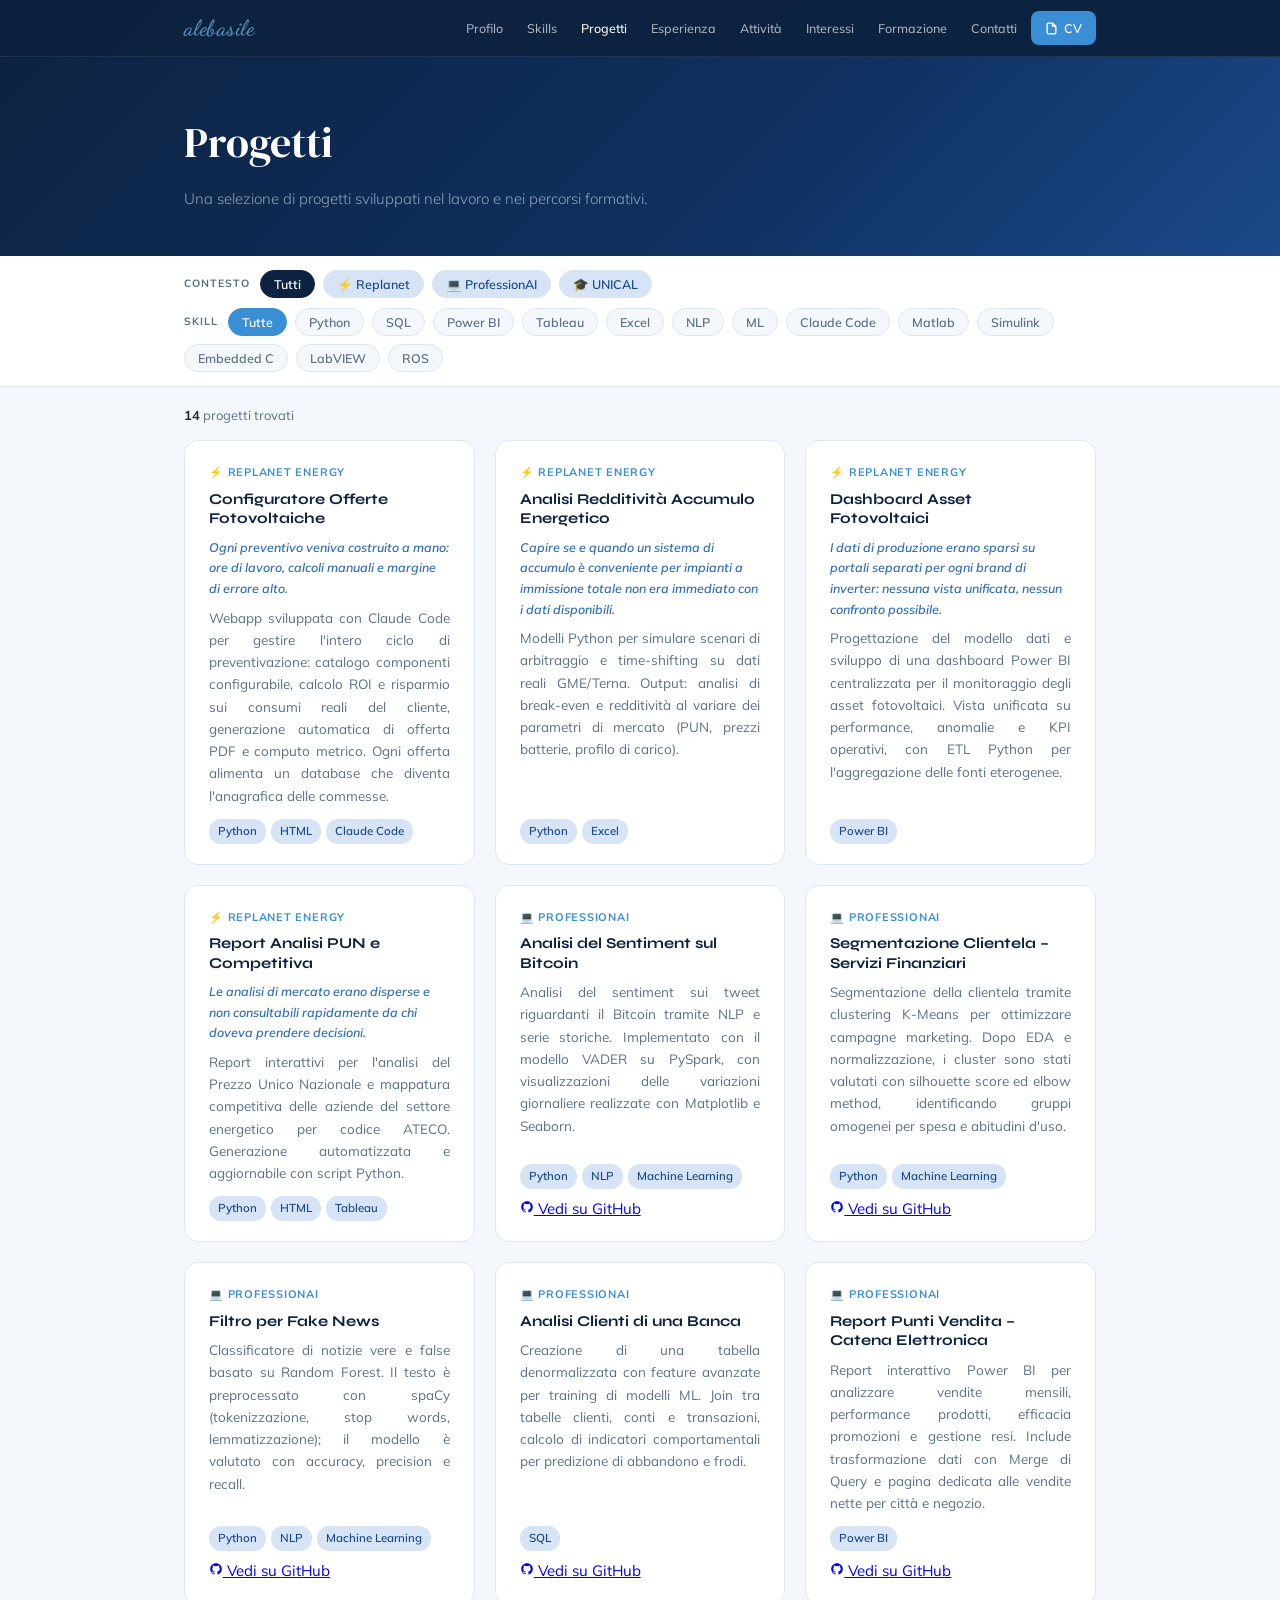
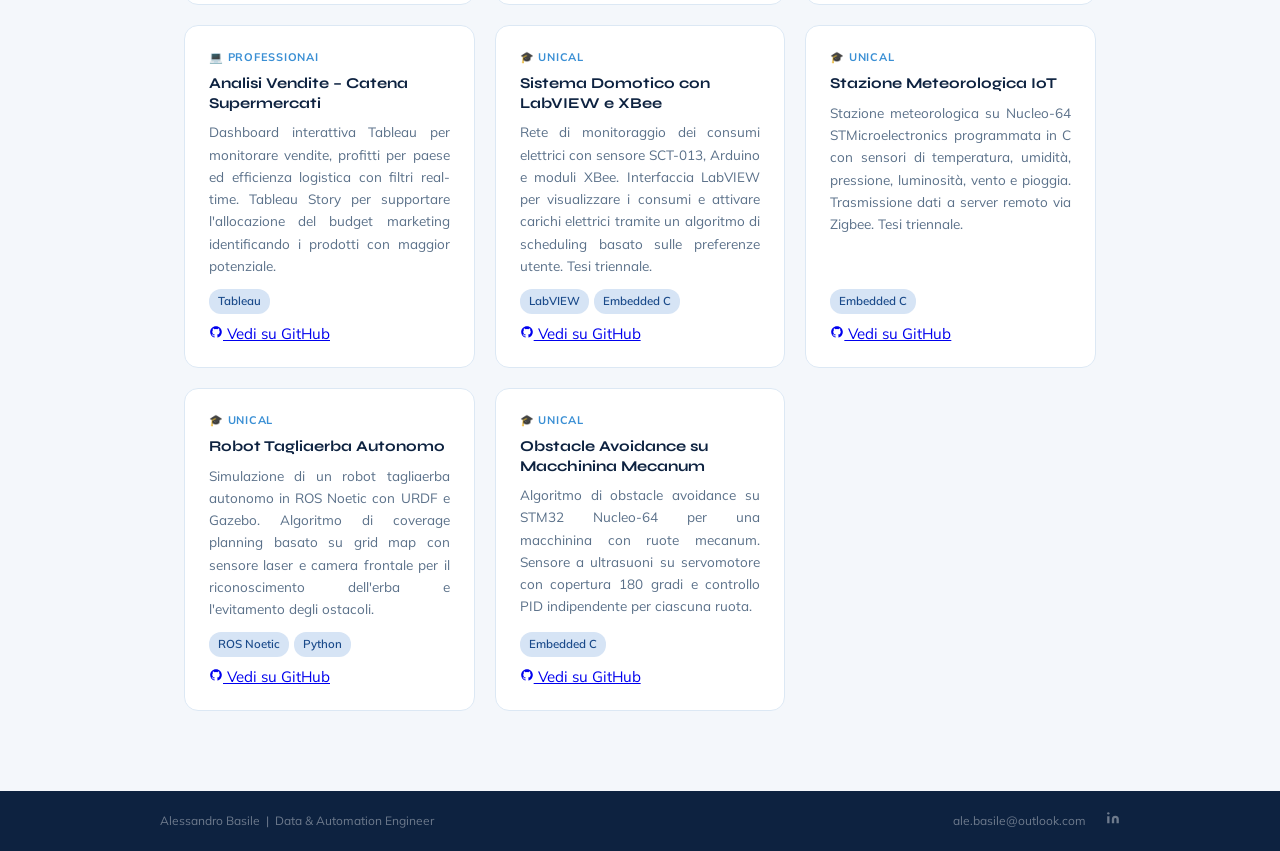
==== commit 988068ac: "Add files via upload" ====
--- a/projects.html
+++ b/projects.html
@@ -3,20 +3,12 @@
 <head>
   <meta charset="UTF-8">
   <meta name="viewport" content="width=device-width, initial-scale=1.0">
-
-  <!-- ✏️ MODIFICA QUI: titolo della scheda del browser -->
   <title>Progetti – Alessandro Basile</title>
-
-  <!-- Font Google (non toccare) -->
   <link href="https://fonts.googleapis.com/css2?family=Syne:wght@400;600;700;800&family=Mulish:ital,wght@0,300;0,400;0,500;0,600;1,300&family=DM+Serif+Display&family=Dancing+Script:wght@600&display=swap" rel="stylesheet">
-
-  <!-- Foglio di stile condiviso con index.html -->
   <link rel="stylesheet" href="style.css">
 </head>
 <body>
 
-<!-- ══ NAVBAR ══ -->
-<!-- ✏️ Se cambi il tuo nome/logo, modificalo qui (e anche in index.html) -->
 <nav>
   <div class="nav-inner">
     <a href="index.html" class="nav-logo">alebasile</a>
@@ -26,6 +18,7 @@
       <li><a href="projects.html" class="active">Progetti</a></li>
       <li><a href="index.html#esperienza">Esperienza</a></li>
       <li><a href="index.html#extra">Attività</a></li>
+      <li><a href="index.html#interessi">Interessi</a></li>
       <li><a href="index.html#formazione">Formazione</a></li>
       <li><a href="index.html#contatti">Contatti</a></li>
       <li>
@@ -45,14 +38,13 @@
     <a href="projects.html" onclick="closeMenu()">Progetti</a>
     <a href="index.html#esperienza" onclick="closeMenu()">Esperienza</a>
     <a href="index.html#extra" onclick="closeMenu()">Attività</a>
+    <a href="index.html#interessi" onclick="closeMenu()">Interessi</a>
     <a href="index.html#formazione" onclick="closeMenu()">Formazione</a>
     <a href="index.html#contatti" onclick="closeMenu()">Contatti</a>
-    <a href="cv.pdf" download onclick="closeMenu()">📄 CV versione A4</a>
+    <a href="cv.pdf" download onclick="closeMenu()">CV versione A4</a>
   </div>
 </nav>
 
-<!-- ══ HERO PAGINA ══ -->
-<!-- ✏️ Modifica titolo e sottotitolo della pagina Progetti -->
 <div class="page-hero">
   <div class="page-hero-inner">
     <h1>Progetti</h1>
@@ -60,20 +52,9 @@
   </div>
 </div>
 
-<!-- ══ BARRA FILTRI ══ -->
-<!--
-  ✏️ FILTRI PER CATEGORIA (Contesto):
-      Per aggiungere una categoria: copia una riga .fpill.cat e cambia data-cat e testo.
-      Il valore di data-cat deve corrispondere esattamente al data-cat delle card progetto.
-
-  ✏️ FILTRI PER SKILL:
-      Per aggiungere una skill: copia una riga .fpill.skill e cambia data-skill e testo.
-      Il valore di data-skill deve corrispondere esattamente ai tag nelle card.
--->
 <div class="filter-bar">
   <div class="filter-bar-inner">
 
-    <!-- Riga 1: categorie -->
     <div class="filter-row">
       <span class="filter-group-label">Contesto</span>
       <button class="fpill cat active" data-cat="all">Tutti</button>
@@ -83,23 +64,22 @@
       <button class="filter-reset" id="resetBtn" onclick="resetFilters()">✕ Reset</button>
     </div>
 
-    <!-- Riga 2: skill -->
     <div class="filter-row" id="skillRow">
       <span class="filter-group-label">Skill</span>
       <button class="fpill skill active" data-skill="all">Tutte</button>
       <button class="fpill skill" data-skill="Python">Python</button>
-      <button class="fpill skill" data-skill="Machine Learning">ML</button>
-      <button class="fpill skill" data-skill="NLP">NLP</button>
       <button class="fpill skill" data-skill="SQL">SQL</button>
       <button class="fpill skill" data-skill="Power BI">Power BI</button>
       <button class="fpill skill" data-skill="Tableau">Tableau</button>
-      <button class="fpill skill" data-skill="Excel Avanzato">Excel</button>
+      <button class="fpill skill" data-skill="Excel">Excel</button>
+      <button class="fpill skill" data-skill="NLP">NLP</button>
+      <button class="fpill skill" data-skill="Machine Learning">ML</button>
+      <button class="fpill skill" data-skill="Claude Code">Claude Code</button>
       <button class="fpill skill" data-skill="Matlab">Matlab</button>
       <button class="fpill skill" data-skill="Simulink">Simulink</button>
       <button class="fpill skill" data-skill="Embedded C">Embedded C</button>
       <button class="fpill skill" data-skill="LabVIEW">LabVIEW</button>
       <button class="fpill skill" data-skill="ROS Noetic">ROS</button>
-      <button class="fpill skill" data-skill="PySpark">PySpark</button>
     </div>
 
   </div>
@@ -107,97 +87,84 @@
 
 <div class="results-bar" id="resultsBar"></div>
 
-<!-- ══ GRIGLIA PROGETTI ══ -->
-<!--
-  ✏️ COME AGGIUNGERE UN PROGETTO:
-      Copia uno dei blocchi <article class="proj-card"> e incollalo dove vuoi.
-      Modifica:
-        data-cat   → la categoria (es. "Replanet", "ProfessionAI", "UNICAL")
-        data-tags  → skill separate da "|" (es. "Python|SQL|Power BI")
-        proj-cat   → etichetta visibile con emoji (es. "⚡ Replanet Energy")
-        proj-title → titolo del progetto
-        proj-problem (opzionale) → "Il problema: ..."
-        proj-desc  → descrizione del progetto
-        proj-tag   → ripeti i tag (devono corrispondere a data-tags)
--->
 <div class="projects-wrap">
   <div class="projects-grid" id="projectsGrid">
 
-    <!-- ══ REPLANET ══ -->
-
-    <article class="proj-card" data-cat="Replanet" data-tags="Python|HTML|Claude Code|SQLite">
+    <article class="proj-card" data-cat="Replanet" data-tags="Python|HTML|Claude Code" data-primary="true">
       <span class="proj-cat">⚡ Replanet Energy</span>
       <h3 class="proj-title">Configuratore Offerte Fotovoltaiche</h3>
       <p class="proj-problem">Ogni preventivo veniva costruito a mano: ore di lavoro, calcoli manuali e margine di errore alto.</p>
-      <p class="proj-desc">Webapp (Python + HTML) per gestire l'intero ciclo di preventivazione: catalogo componenti configurabile, calcolo ROI e risparmio sui consumi reali del cliente, generazione automatica di offerta PDF e computo metrico. Ogni offerta alimenta un database che diventa l'anagrafica delle commesse. Sviluppata con Claude Code.</p>
+      <p class="proj-desc">Webapp sviluppata con Claude Code per gestire l'intero ciclo di preventivazione: catalogo componenti configurabile, calcolo ROI e risparmio sui consumi reali del cliente, generazione automatica di offerta PDF e computo metrico. Ogni offerta alimenta un database che diventa l'anagrafica delle commesse.</p>
       <div class="proj-tags">
         <span class="proj-tag">Python</span>
         <span class="proj-tag">HTML</span>
         <span class="proj-tag">Claude Code</span>
-        <span class="proj-tag">SQLite</span>
-      </div>
-    </article>
-
-    <article class="proj-card" data-cat="Replanet" data-tags="Python|Pandas|Power BI">
+      </div>
+    </article>
+
+    <article class="proj-card" data-cat="Replanet" data-tags="Python|Excel" data-primary="true">
       <span class="proj-cat">⚡ Replanet Energy</span>
       <h3 class="proj-title">Analisi Redditività Accumulo Energetico</h3>
       <p class="proj-problem">Capire se e quando un sistema di accumulo è conveniente per impianti a immissione totale non era immediato con i dati disponibili.</p>
       <p class="proj-desc">Modelli Python per simulare scenari di arbitraggio e time-shifting su dati reali GME/Terna. Output: analisi di break-even e redditività al variare dei parametri di mercato (PUN, prezzi batterie, profilo di carico).</p>
       <div class="proj-tags">
         <span class="proj-tag">Python</span>
-        <span class="proj-tag">Pandas</span>
-        <span class="proj-tag">Power BI</span>
-      </div>
-    </article>
-
-    <article class="proj-card" data-cat="Replanet" data-tags="Power BI|Python">
+        <span class="proj-tag">Excel</span>
+      </div>
+    </article>
+
+    <article class="proj-card" data-cat="Replanet" data-tags="Power BI" data-primary="true">
       <span class="proj-cat">⚡ Replanet Energy</span>
       <h3 class="proj-title">Dashboard Asset Fotovoltaici</h3>
       <p class="proj-problem">I dati di produzione erano sparsi su portali separati per ogni brand di inverter: nessuna vista unificata, nessun confronto possibile.</p>
       <p class="proj-desc">Progettazione del modello dati e sviluppo di una dashboard Power BI centralizzata per il monitoraggio degli asset fotovoltaici. Vista unificata su performance, anomalie e KPI operativi, con ETL Python per l'aggregazione delle fonti eterogenee.</p>
       <div class="proj-tags">
         <span class="proj-tag">Power BI</span>
-        <span class="proj-tag">Python</span>
-      </div>
-    </article>
-
-    <article class="proj-card" data-cat="Replanet" data-tags="Python|HTML">
+      </div>
+    </article>
+
+    <article class="proj-card" data-cat="Replanet" data-tags="Python|HTML|Tableau" data-primary="true">
       <span class="proj-cat">⚡ Replanet Energy</span>
       <h3 class="proj-title">Report Analisi PUN e Competitiva</h3>
       <p class="proj-problem">Le analisi di mercato erano disperse e non consultabili rapidamente da chi doveva prendere decisioni.</p>
-      <p class="proj-desc">Report HTML interattivi per l'analisi del Prezzo Unico Nazionale e mappatura competitiva delle aziende del settore energetico per codice ATECO. Generazione automatizzata e aggiornabile con script Python.</p>
+      <p class="proj-desc">Report interattivi per l'analisi del Prezzo Unico Nazionale e mappatura competitiva delle aziende del settore energetico per codice ATECO. Generazione automatizzata e aggiornabile con script Python.</p>
       <div class="proj-tags">
         <span class="proj-tag">Python</span>
         <span class="proj-tag">HTML</span>
-      </div>
-    </article>
-
-    <!-- ══ PROFESSIONAI ══ -->
-
-    <article class="proj-card" data-cat="ProfessionAI" data-tags="Python|PySpark|NLP|Machine Learning">
+        <span class="proj-tag">Tableau</span>
+      </div>
+    </article>
+
+    <article class="proj-card" data-cat="ProfessionAI" data-tags="Python|NLP|Machine Learning" data-primary="true">
       <span class="proj-cat">💻 ProfessionAI</span>
       <h3 class="proj-title">Analisi del Sentiment sul Bitcoin</h3>
-      <p class="proj-desc">Analisi avanzata del sentiment sui tweet riguardanti il Bitcoin tramite NLP e analisi di serie storiche. Implementato su PySpark con il modello VADER per la sentiment analysis, con visualizzazioni delle variazioni giornaliere realizzate con Matplotlib e Seaborn.</p>
-      <div class="proj-tags">
-        <span class="proj-tag">Python</span>
-        <span class="proj-tag">PySpark</span>
+      <p class="proj-desc">Analisi del sentiment sui tweet riguardanti il Bitcoin tramite NLP e serie storiche. Implementato con il modello VADER su PySpark, con visualizzazioni delle variazioni giornaliere realizzate con Matplotlib e Seaborn.</p>
+      <div class="proj-tags">
+        <span class="proj-tag">Python</span>
         <span class="proj-tag">NLP</span>
         <span class="proj-tag">Machine Learning</span>
       </div>
-    </article>
-
-    <article class="proj-card" data-cat="ProfessionAI" data-tags="Python|Machine Learning|Scikit-learn">
+      <a class="proj-github" href="https://github.com/alebasile/professionai-sentiment-analysis" target="_blank">
+        <svg width="14" height="14" viewBox="0 0 24 24" fill="currentColor"><path d="M12 2C6.477 2 2 6.477 2 12c0 4.418 2.865 8.166 6.839 9.489.5.092.682-.217.682-.482 0-.237-.009-.868-.013-1.703-2.782.604-3.369-1.342-3.369-1.342-.454-1.154-1.11-1.462-1.11-1.462-.908-.62.069-.608.069-.608 1.003.07 1.531 1.03 1.531 1.03.892 1.529 2.341 1.088 2.91.832.092-.647.35-1.088.636-1.338-2.22-.253-4.555-1.11-4.555-4.943 0-1.091.39-1.984 1.029-2.683-.103-.253-.446-1.27.098-2.647 0 0 .84-.269 2.75 1.025A9.578 9.578 0 0 1 12 6.836a9.59 9.59 0 0 1 2.504.337c1.909-1.294 2.747-1.025 2.747-1.025.546 1.377.203 2.394.1 2.647.64.699 1.028 1.592 1.028 2.683 0 3.842-2.339 4.687-4.566 4.935.359.309.678.919.678 1.852 0 1.336-.012 2.415-.012 2.741 0 .267.18.578.688.48C19.138 20.163 22 16.418 22 12c0-5.523-4.477-10-10-10z"/></svg>
+        Vedi su GitHub
+      </a>
+    </article>
+
+    <article class="proj-card" data-cat="ProfessionAI" data-tags="Python|Machine Learning" data-primary="true">
       <span class="proj-cat">💻 ProfessionAI</span>
       <h3 class="proj-title">Segmentazione Clientela – Servizi Finanziari</h3>
       <p class="proj-desc">Segmentazione della clientela tramite clustering K-Means per ottimizzare campagne marketing. Dopo EDA e normalizzazione, i cluster sono stati valutati con silhouette score ed elbow method, identificando gruppi omogenei per spesa e abitudini d'uso.</p>
       <div class="proj-tags">
         <span class="proj-tag">Python</span>
         <span class="proj-tag">Machine Learning</span>
-        <span class="proj-tag">Scikit-learn</span>
-      </div>
-    </article>
-
-    <article class="proj-card" data-cat="ProfessionAI" data-tags="Python|NLP|Machine Learning|Scikit-learn">
+      </div>
+      <a class="proj-github" href="https://github.com/alebasile/professionai-cluster-analysis" target="_blank">
+        <svg width="14" height="14" viewBox="0 0 24 24" fill="currentColor"><path d="M12 2C6.477 2 2 6.477 2 12c0 4.418 2.865 8.166 6.839 9.489.5.092.682-.217.682-.482 0-.237-.009-.868-.013-1.703-2.782.604-3.369-1.342-3.369-1.342-.454-1.154-1.11-1.462-1.11-1.462-.908-.62.069-.608.069-.608 1.003.07 1.531 1.03 1.531 1.03.892 1.529 2.341 1.088 2.91.832.092-.647.35-1.088.636-1.338-2.22-.253-4.555-1.11-4.555-4.943 0-1.091.39-1.984 1.029-2.683-.103-.253-.446-1.27.098-2.647 0 0 .84-.269 2.75 1.025A9.578 9.578 0 0 1 12 6.836a9.59 9.59 0 0 1 2.504.337c1.909-1.294 2.747-1.025 2.747-1.025.546 1.377.203 2.394.1 2.647.64.699 1.028 1.592 1.028 2.683 0 3.842-2.339 4.687-4.566 4.935.359.309.678.919.678 1.852 0 1.336-.012 2.415-.012 2.741 0 .267.18.578.688.48C19.138 20.163 22 16.418 22 12c0-5.523-4.477-10-10-10z"/></svg>
+        Vedi su GitHub
+      </a>
+    </article>
+
+    <article class="proj-card" data-cat="ProfessionAI" data-tags="Python|NLP|Machine Learning" data-primary="true">
       <span class="proj-cat">💻 ProfessionAI</span>
       <h3 class="proj-title">Filtro per Fake News</h3>
       <p class="proj-desc">Classificatore di notizie vere e false basato su Random Forest. Il testo è preprocessato con spaCy (tokenizzazione, stop words, lemmatizzazione); il modello è valutato con accuracy, precision e recall.</p>
@@ -205,65 +172,90 @@
         <span class="proj-tag">Python</span>
         <span class="proj-tag">NLP</span>
         <span class="proj-tag">Machine Learning</span>
-        <span class="proj-tag">Scikit-learn</span>
-      </div>
-    </article>
-
-    <article class="proj-card" data-cat="ProfessionAI" data-tags="Python">
+      </div>
+      <a class="proj-github" href="https://github.com/alebasile/professionai-nlp" target="_blank">
+        <svg width="14" height="14" viewBox="0 0 24 24" fill="currentColor"><path d="M12 2C6.477 2 2 6.477 2 12c0 4.418 2.865 8.166 6.839 9.489.5.092.682-.217.682-.482 0-.237-.009-.868-.013-1.703-2.782.604-3.369-1.342-3.369-1.342-.454-1.154-1.11-1.462-1.11-1.462-.908-.62.069-.608.069-.608 1.003.07 1.531 1.03 1.531 1.03.892 1.529 2.341 1.088 2.91.832.092-.647.35-1.088.636-1.338-2.22-.253-4.555-1.11-4.555-4.943 0-1.091.39-1.984 1.029-2.683-.103-.253-.446-1.27.098-2.647 0 0 .84-.269 2.75 1.025A9.578 9.578 0 0 1 12 6.836a9.59 9.59 0 0 1 2.504.337c1.909-1.294 2.747-1.025 2.747-1.025.546 1.377.203 2.394.1 2.647.64.699 1.028 1.592 1.028 2.683 0 3.842-2.339 4.687-4.566 4.935.359.309.678.919.678 1.852 0 1.336-.012 2.415-.012 2.741 0 .267.18.578.688.48C19.138 20.163 22 16.418 22 12c0-5.523-4.477-10-10-10z"/></svg>
+        Vedi su GitHub
+      </a>
+    </article>
+
+    <article class="proj-card" data-cat="ProfessionAI" data-tags="SQL" data-primary="true">
+      <span class="proj-cat">💻 ProfessionAI</span>
+      <h3 class="proj-title">Analisi Clienti di una Banca</h3>
+      <p class="proj-desc">Creazione di una tabella denormalizzata con feature avanzate per training di modelli ML. Join tra tabelle clienti, conti e transazioni, calcolo di indicatori comportamentali per predizione di abbandono e frodi.</p>
+      <div class="proj-tags">
+        <span class="proj-tag">SQL</span>
+      </div>
+      <a class="proj-github" href="https://github.com/alebasile/professionai-sql" target="_blank">
+        <svg width="14" height="14" viewBox="0 0 24 24" fill="currentColor"><path d="M12 2C6.477 2 2 6.477 2 12c0 4.418 2.865 8.166 6.839 9.489.5.092.682-.217.682-.482 0-.237-.009-.868-.013-1.703-2.782.604-3.369-1.342-3.369-1.342-.454-1.154-1.11-1.462-1.11-1.462-.908-.62.069-.608.069-.608 1.003.07 1.531 1.03 1.531 1.03.892 1.529 2.341 1.088 2.91.832.092-.647.35-1.088.636-1.338-2.22-.253-4.555-1.11-4.555-4.943 0-1.091.39-1.984 1.029-2.683-.103-.253-.446-1.27.098-2.647 0 0 .84-.269 2.75 1.025A9.578 9.578 0 0 1 12 6.836a9.59 9.59 0 0 1 2.504.337c1.909-1.294 2.747-1.025 2.747-1.025.546 1.377.203 2.394.1 2.647.64.699 1.028 1.592 1.028 2.683 0 3.842-2.339 4.687-4.566 4.935.359.309.678.919.678 1.852 0 1.336-.012 2.415-.012 2.741 0 .267.18.578.688.48C19.138 20.163 22 16.418 22 12c0-5.523-4.477-10-10-10z"/></svg>
+        Vedi su GitHub
+      </a>
+    </article>
+
+    <article class="proj-card" data-cat="ProfessionAI" data-tags="Power BI" data-primary="true">
+      <span class="proj-cat">💻 ProfessionAI</span>
+      <h3 class="proj-title">Report Punti Vendita – Catena Elettronica</h3>
+      <p class="proj-desc">Report interattivo Power BI per analizzare vendite mensili, performance prodotti, efficacia promozioni e gestione resi. Include trasformazione dati con Merge di Query e pagina dedicata alle vendite nette per città e negozio.</p>
+      <div class="proj-tags">
+        <span class="proj-tag">Power BI</span>
+      </div>
+      <a class="proj-github" href="https://github.com/alebasile/professionai-powerbi" target="_blank">
+        <svg width="14" height="14" viewBox="0 0 24 24" fill="currentColor"><path d="M12 2C6.477 2 2 6.477 2 12c0 4.418 2.865 8.166 6.839 9.489.5.092.682-.217.682-.482 0-.237-.009-.868-.013-1.703-2.782.604-3.369-1.342-3.369-1.342-.454-1.154-1.11-1.462-1.11-1.462-.908-.62.069-.608.069-.608 1.003.07 1.531 1.03 1.531 1.03.892 1.529 2.341 1.088 2.91.832.092-.647.35-1.088.636-1.338-2.22-.253-4.555-1.11-4.555-4.943 0-1.091.39-1.984 1.029-2.683-.103-.253-.446-1.27.098-2.647 0 0 .84-.269 2.75 1.025A9.578 9.578 0 0 1 12 6.836a9.59 9.59 0 0 1 2.504.337c1.909-1.294 2.747-1.025 2.747-1.025.546 1.377.203 2.394.1 2.647.64.699 1.028 1.592 1.028 2.683 0 3.842-2.339 4.687-4.566 4.935.359.309.678.919.678 1.852 0 1.336-.012 2.415-.012 2.741 0 .267.18.578.688.48C19.138 20.163 22 16.418 22 12c0-5.523-4.477-10-10-10z"/></svg>
+        Vedi su GitHub
+      </a>
+    </article>
+
+    <article class="proj-card" data-cat="ProfessionAI" data-tags="Tableau" data-primary="true">
+      <span class="proj-cat">💻 ProfessionAI</span>
+      <h3 class="proj-title">Analisi Vendite – Catena Supermercati</h3>
+      <p class="proj-desc">Dashboard interattiva Tableau per monitorare vendite, profitti per paese ed efficienza logistica con filtri real-time. Tableau Story per supportare l'allocazione del budget marketing identificando i prodotti con maggior potenziale.</p>
+      <div class="proj-tags">
+        <span class="proj-tag">Tableau</span>
+      </div>
+      <a class="proj-github" href="https://github.com/alebasile/professionai-tableau" target="_blank">
+        <svg width="14" height="14" viewBox="0 0 24 24" fill="currentColor"><path d="M12 2C6.477 2 2 6.477 2 12c0 4.418 2.865 8.166 6.839 9.489.5.092.682-.217.682-.482 0-.237-.009-.868-.013-1.703-2.782.604-3.369-1.342-3.369-1.342-.454-1.154-1.11-1.462-1.11-1.462-.908-.62.069-.608.069-.608 1.003.07 1.531 1.03 1.531 1.03.892 1.529 2.341 1.088 2.91.832.092-.647.35-1.088.636-1.338-2.22-.253-4.555-1.11-4.555-4.943 0-1.091.39-1.984 1.029-2.683-.103-.253-.446-1.27.098-2.647 0 0 .84-.269 2.75 1.025A9.578 9.578 0 0 1 12 6.836a9.59 9.59 0 0 1 2.504.337c1.909-1.294 2.747-1.025 2.747-1.025.546 1.377.203 2.394.1 2.647.64.699 1.028 1.592 1.028 2.683 0 3.842-2.339 4.687-4.566 4.935.359.309.678.919.678 1.852 0 1.336-.012 2.415-.012 2.741 0 .267.18.578.688.48C19.138 20.163 22 16.418 22 12c0-5.523-4.477-10-10-10z"/></svg>
+        Vedi su GitHub
+      </a>
+    </article>
+
+    <article class="proj-card" data-cat="ProfessionAI" data-tags="Python" data-primary="false">
       <span class="proj-cat">💻 ProfessionAI</span>
       <h3 class="proj-title">Software Gestionale per Negozio</h3>
       <p class="proj-desc">Software gestionale testuale da riga di comando per un negozio di prodotti vegani. Gestisce inventario, vendite, aggiornamento scorte, calcolo profitti e persistenza su file. Design modulare con strutture dati ottimizzate e controlli di input.</p>
-      <div class="proj-tags"><span class="proj-tag">Python</span></div>
-    </article>
-
-    <article class="proj-card" data-cat="ProfessionAI" data-tags="Python|SQL">
+      <div class="proj-tags">
+        <span class="proj-tag">Python</span>
+      </div>
+    </article>
+
+    <article class="proj-card" data-cat="ProfessionAI" data-tags="Python|SQL" data-primary="false">
       <span class="proj-cat">💻 ProfessionAI</span>
       <h3 class="proj-title">Analisi Disastri Aerei 1919–2023</h3>
-      <p class="proj-desc">Analisi di quasi 25.000 incidenti aerei con distribuzione geografica (cartogrammi), trend temporali, analisi degli operatori e fattori stagionali. Librerie: Pandas, Matplotlib, Seaborn, GeoPandas.</p>
+      <p class="proj-desc">Analisi di quasi 25.000 incidenti aerei con distribuzione geografica, trend temporali, analisi degli operatori e fattori stagionali. Librerie: Pandas, Matplotlib, Seaborn, GeoPandas.</p>
       <div class="proj-tags">
         <span class="proj-tag">Python</span>
         <span class="proj-tag">SQL</span>
       </div>
     </article>
 
-    <article class="proj-card" data-cat="ProfessionAI" data-tags="SQL">
-      <span class="proj-cat">💻 ProfessionAI</span>
-      <h3 class="proj-title">Analisi Clienti di una Banca</h3>
-      <p class="proj-desc">Creazione di una tabella denormalizzata con feature avanzate per training di modelli ML. Join tra tabelle clienti/conti/transazioni, calcolo di indicatori comportamentali per predizione di abbandono e frodi.</p>
-      <div class="proj-tags"><span class="proj-tag">SQL</span></div>
-    </article>
-
-    <article class="proj-card" data-cat="ProfessionAI" data-tags="Power BI">
-      <span class="proj-cat">💻 ProfessionAI</span>
-      <h3 class="proj-title">Report Punti Vendita – Catena Elettronica</h3>
-      <p class="proj-desc">Report interattivo Power BI per analizzare vendite mensili, performance prodotti, efficacia promozioni e gestione resi. Include trasformazione dati con Merge di Query e pagina dedicata alle vendite nette per città e negozio.</p>
-      <div class="proj-tags"><span class="proj-tag">Power BI</span></div>
-    </article>
-
-    <article class="proj-card" data-cat="ProfessionAI" data-tags="Tableau">
-      <span class="proj-cat">💻 ProfessionAI</span>
-      <h3 class="proj-title">Analisi Vendite – Catena Supermercati</h3>
-      <p class="proj-desc">Dashboard interattiva Tableau per monitorare vendite, profitti per paese ed efficienza logistica con filtri real-time. Tableau Story per supportare l'allocazione del budget marketing identificando i prodotti con maggior potenziale.</p>
-      <div class="proj-tags"><span class="proj-tag">Tableau</span></div>
-    </article>
-
-    <article class="proj-card" data-cat="ProfessionAI" data-tags="Excel Avanzato">
+    <article class="proj-card" data-cat="ProfessionAI" data-tags="Excel" data-primary="false">
       <span class="proj-cat">💻 ProfessionAI</span>
       <h3 class="proj-title">Analisi Reclami Consumatori</h3>
       <p class="proj-desc">Soluzione Excel con tre schede: Consumer Complaints (filtri avanzati e calcolo tempi di risoluzione), Geographical Insights (report per stato con formattazione condizionale) e Statistical Insights (motivazioni più frequenti).</p>
-      <div class="proj-tags"><span class="proj-tag">Excel Avanzato</span></div>
-    </article>
-
-    <article class="proj-card" data-cat="ProfessionAI" data-tags="Excel Avanzato">
+      <div class="proj-tags">
+        <span class="proj-tag">Excel</span>
+      </div>
+    </article>
+
+    <article class="proj-card" data-cat="ProfessionAI" data-tags="Excel" data-primary="false">
       <span class="proj-cat">💻 ProfessionAI</span>
       <h3 class="proj-title">Analisi Operazioni di Trading</h3>
       <p class="proj-desc">Strumento dinamico per il monitoraggio dei trade dal 2021 con tabelle pivot, analisi del profitto e distribuzioni probabilistiche. Schede dedicate a numero operazioni, durata e profitto generato per regione.</p>
-      <div class="proj-tags"><span class="proj-tag">Excel Avanzato</span></div>
-    </article>
-
-    <!-- ══ UNICAL ══ -->
-
-    <article class="proj-card" data-cat="UNICAL" data-tags="LabVIEW|Embedded C">
+      <div class="proj-tags">
+        <span class="proj-tag">Excel</span>
+      </div>
+    </article>
+
+    <article class="proj-card" data-cat="UNICAL" data-tags="LabVIEW|Embedded C" data-primary="true">
       <span class="proj-cat">🎓 UNICAL</span>
       <h3 class="proj-title">Sistema Domotico con LabVIEW e XBee</h3>
       <p class="proj-desc">Rete di monitoraggio dei consumi elettrici con sensore SCT-013, Arduino e moduli XBee. Interfaccia LabVIEW per visualizzare i consumi e attivare carichi elettrici tramite un algoritmo di scheduling basato sulle preferenze utente. Tesi triennale.</p>
@@ -271,62 +263,82 @@
         <span class="proj-tag">LabVIEW</span>
         <span class="proj-tag">Embedded C</span>
       </div>
-    </article>
-
-    <article class="proj-card" data-cat="UNICAL" data-tags="Embedded C">
+      <a class="proj-github" href="https://github.com/alebasile/unical-sistema-domotico" target="_blank">
+        <svg width="14" height="14" viewBox="0 0 24 24" fill="currentColor"><path d="M12 2C6.477 2 2 6.477 2 12c0 4.418 2.865 8.166 6.839 9.489.5.092.682-.217.682-.482 0-.237-.009-.868-.013-1.703-2.782.604-3.369-1.342-3.369-1.342-.454-1.154-1.11-1.462-1.11-1.462-.908-.62.069-.608.069-.608 1.003.07 1.531 1.03 1.531 1.03.892 1.529 2.341 1.088 2.91.832.092-.647.35-1.088.636-1.338-2.22-.253-4.555-1.11-4.555-4.943 0-1.091.39-1.984 1.029-2.683-.103-.253-.446-1.27.098-2.647 0 0 .84-.269 2.75 1.025A9.578 9.578 0 0 1 12 6.836a9.59 9.59 0 0 1 2.504.337c1.909-1.294 2.747-1.025 2.747-1.025.546 1.377.203 2.394.1 2.647.64.699 1.028 1.592 1.028 2.683 0 3.842-2.339 4.687-4.566 4.935.359.309.678.919.678 1.852 0 1.336-.012 2.415-.012 2.741 0 .267.18.578.688.48C19.138 20.163 22 16.418 22 12c0-5.523-4.477-10-10-10z"/></svg>
+        Vedi su GitHub
+      </a>
+    </article>
+
+    <article class="proj-card" data-cat="UNICAL" data-tags="Embedded C" data-primary="true">
       <span class="proj-cat">🎓 UNICAL</span>
       <h3 class="proj-title">Stazione Meteorologica IoT</h3>
       <p class="proj-desc">Stazione meteorologica su Nucleo-64 STMicroelectronics programmata in C con sensori di temperatura, umidità, pressione, luminosità, vento e pioggia. Trasmissione dati a server remoto via Zigbee. Tesi triennale.</p>
-      <div class="proj-tags"><span class="proj-tag">Embedded C</span></div>
-    </article>
-
-    <article class="proj-card" data-cat="UNICAL" data-tags="ROS Noetic|Matlab">
+      <div class="proj-tags">
+        <span class="proj-tag">Embedded C</span>
+      </div>
+      <a class="proj-github" href="https://github.com/alebasile/unical-stazione-meteo" target="_blank">
+        <svg width="14" height="14" viewBox="0 0 24 24" fill="currentColor"><path d="M12 2C6.477 2 2 6.477 2 12c0 4.418 2.865 8.166 6.839 9.489.5.092.682-.217.682-.482 0-.237-.009-.868-.013-1.703-2.782.604-3.369-1.342-3.369-1.342-.454-1.154-1.11-1.462-1.11-1.462-.908-.62.069-.608.069-.608 1.003.07 1.531 1.03 1.531 1.03.892 1.529 2.341 1.088 2.91.832.092-.647.35-1.088.636-1.338-2.22-.253-4.555-1.11-4.555-4.943 0-1.091.39-1.984 1.029-2.683-.103-.253-.446-1.27.098-2.647 0 0 .84-.269 2.75 1.025A9.578 9.578 0 0 1 12 6.836a9.59 9.59 0 0 1 2.504.337c1.909-1.294 2.747-1.025 2.747-1.025.546 1.377.203 2.394.1 2.647.64.699 1.028 1.592 1.028 2.683 0 3.842-2.339 4.687-4.566 4.935.359.309.678.919.678 1.852 0 1.336-.012 2.415-.012 2.741 0 .267.18.578.688.48C19.138 20.163 22 16.418 22 12c0-5.523-4.477-10-10-10z"/></svg>
+        Vedi su GitHub
+      </a>
+    </article>
+
+    <article class="proj-card" data-cat="UNICAL" data-tags="ROS Noetic|Python" data-primary="true">
       <span class="proj-cat">🎓 UNICAL</span>
       <h3 class="proj-title">Robot Tagliaerba Autonomo</h3>
       <p class="proj-desc">Simulazione di un robot tagliaerba autonomo in ROS Noetic con URDF e Gazebo. Algoritmo di coverage planning basato su grid map con sensore laser e camera frontale per il riconoscimento dell'erba e l'evitamento degli ostacoli.</p>
       <div class="proj-tags">
         <span class="proj-tag">ROS Noetic</span>
-        <span class="proj-tag">Matlab</span>
-      </div>
-    </article>
-
-    <article class="proj-card" data-cat="UNICAL" data-tags="Embedded C">
+        <span class="proj-tag">Python</span>
+      </div>
+      <a class="proj-github" href="https://github.com/alebasile/unical-robomow" target="_blank">
+        <svg width="14" height="14" viewBox="0 0 24 24" fill="currentColor"><path d="M12 2C6.477 2 2 6.477 2 12c0 4.418 2.865 8.166 6.839 9.489.5.092.682-.217.682-.482 0-.237-.009-.868-.013-1.703-2.782.604-3.369-1.342-3.369-1.342-.454-1.154-1.11-1.462-1.11-1.462-.908-.62.069-.608.069-.608 1.003.07 1.531 1.03 1.531 1.03.892 1.529 2.341 1.088 2.91.832.092-.647.35-1.088.636-1.338-2.22-.253-4.555-1.11-4.555-4.943 0-1.091.39-1.984 1.029-2.683-.103-.253-.446-1.27.098-2.647 0 0 .84-.269 2.75 1.025A9.578 9.578 0 0 1 12 6.836a9.59 9.59 0 0 1 2.504.337c1.909-1.294 2.747-1.025 2.747-1.025.546 1.377.203 2.394.1 2.647.64.699 1.028 1.592 1.028 2.683 0 3.842-2.339 4.687-4.566 4.935.359.309.678.919.678 1.852 0 1.336-.012 2.415-.012 2.741 0 .267.18.578.688.48C19.138 20.163 22 16.418 22 12c0-5.523-4.477-10-10-10z"/></svg>
+        Vedi su GitHub
+      </a>
+    </article>
+
+    <article class="proj-card" data-cat="UNICAL" data-tags="Embedded C" data-primary="true">
       <span class="proj-cat">🎓 UNICAL</span>
       <h3 class="proj-title">Obstacle Avoidance su Macchinina Mecanum</h3>
-      <p class="proj-desc">Algoritmo di obstacle avoidance su STM32 Nucleo-64 per una macchinina con ruote mecanum. Sensore a ultrasuoni su servomotore (copertura 180°) e controllo PID indipendente per ciascuna ruota.</p>
+      <p class="proj-desc">Algoritmo di obstacle avoidance su STM32 Nucleo-64 per una macchinina con ruote mecanum. Sensore a ultrasuoni su servomotore con copertura 180 gradi e controllo PID indipendente per ciascuna ruota.</p>
       <div class="proj-tags">
         <span class="proj-tag">Embedded C</span>
       </div>
-    </article>
-
-    <article class="proj-card" data-cat="UNICAL" data-tags="Matlab|Simulink">
+      <a class="proj-github" href="https://github.com/alebasile/unical-obstacle-avoidance" target="_blank">
+        <svg width="14" height="14" viewBox="0 0 24 24" fill="currentColor"><path d="M12 2C6.477 2 2 6.477 2 12c0 4.418 2.865 8.166 6.839 9.489.5.092.682-.217.682-.482 0-.237-.009-.868-.013-1.703-2.782.604-3.369-1.342-3.369-1.342-.454-1.154-1.11-1.462-1.11-1.462-.908-.62.069-.608.069-.608 1.003.07 1.531 1.03 1.531 1.03.892 1.529 2.341 1.088 2.91.832.092-.647.35-1.088.636-1.338-2.22-.253-4.555-1.11-4.555-4.943 0-1.091.39-1.984 1.029-2.683-.103-.253-.446-1.27.098-2.647 0 0 .84-.269 2.75 1.025A9.578 9.578 0 0 1 12 6.836a9.59 9.59 0 0 1 2.504.337c1.909-1.294 2.747-1.025 2.747-1.025.546 1.377.203 2.394.1 2.647.64.699 1.028 1.592 1.028 2.683 0 3.842-2.339 4.687-4.566 4.935.359.309.678.919.678 1.852 0 1.336-.012 2.415-.012 2.741 0 .267.18.578.688.48C19.138 20.163 22 16.418 22 12c0-5.523-4.477-10-10-10z"/></svg>
+        Vedi su GitHub
+      </a>
+    </article>
+
+    <article class="proj-card" data-cat="UNICAL" data-tags="Matlab|Simulink" data-primary="false">
       <span class="proj-cat">🎓 UNICAL</span>
       <h3 class="proj-title">Controllo Anti-Impennata Moto da Corsa</h3>
-      <p class="proj-desc">Simulazione Matlab/Simulink di un controllo anti-impennata basato su minimizzazione della norma H₂ e H∞. Guadagno di retroazione calcolato tramite LMI. Implementato anche controllo robusto e LPV con attrito variabile.</p>
+      <p class="proj-desc">Simulazione Matlab/Simulink di un controllo anti-impennata basato su minimizzazione della norma H2 e H-infinito. Guadagno di retroazione calcolato tramite LMI. Implementato anche controllo robusto e LPV con attrito variabile.</p>
       <div class="proj-tags">
         <span class="proj-tag">Matlab</span>
         <span class="proj-tag">Simulink</span>
       </div>
     </article>
 
-    <article class="proj-card" data-cat="UNICAL" data-tags="Matlab|Simulink">
+    <article class="proj-card" data-cat="UNICAL" data-tags="Matlab|Simulink" data-primary="false">
       <span class="proj-cat">🎓 UNICAL</span>
       <h3 class="proj-title">Simulazione LKA e ACC</h3>
-      <p class="proj-desc">Lane Keep Assist e Adaptive Cruise Control con Simulink e Automated Driving Toolbox. LKA con controllo H₂, ACC con PID basato su sensori laser. Scenario di test con veicoli e traiettorie personalizzate.</p>
+      <p class="proj-desc">Lane Keep Assist e Adaptive Cruise Control con Simulink e Automated Driving Toolbox. LKA con controllo H2, ACC con PID basato su sensori laser. Scenario di test con veicoli e traiettorie personalizzate.</p>
       <div class="proj-tags">
         <span class="proj-tag">Matlab</span>
         <span class="proj-tag">Simulink</span>
       </div>
     </article>
 
-    <article class="proj-card" data-cat="UNICAL" data-tags="LabVIEW">
+    <article class="proj-card" data-cat="UNICAL" data-tags="LabVIEW" data-primary="false">
       <span class="proj-cat">🎓 UNICAL</span>
       <h3 class="proj-title">Analisi Spettrale Audio con LabVIEW</h3>
       <p class="proj-desc">Virtual Instrument LabVIEW per l'acquisizione e analisi spettrale real-time di segnali audio. Verifica la concentrazione di energia in range di frequenze, calcola la frequenza di picco e visualizza il segnale nel dominio del tempo e della frequenza.</p>
-      <div class="proj-tags"><span class="proj-tag">LabVIEW</span></div>
-    </article>
-
-    <article class="proj-card" data-cat="UNICAL" data-tags="Matlab|Simulink">
+      <div class="proj-tags">
+        <span class="proj-tag">LabVIEW</span>
+      </div>
+    </article>
+
+    <article class="proj-card" data-cat="UNICAL" data-tags="Matlab|Simulink" data-primary="false">
       <span class="proj-cat">🎓 UNICAL</span>
       <h3 class="proj-title">EKF per Sistema Massa-Molla-Smorzatore</h3>
       <p class="proj-desc">Identificazione e filtraggio di un sistema massa-molla-smorzatore non lineare rumoroso. Stima ARMA con minimi quadrati, Filtro di Kalman lineare e Extended Kalman Filter con linearizzazione a ogni passo di simulazione.</p>
@@ -336,24 +348,25 @@
       </div>
     </article>
 
-    <article class="proj-card" data-cat="UNICAL" data-tags="Excel Avanzato">
+    <article class="proj-card" data-cat="UNICAL" data-tags="Excel" data-primary="false">
       <span class="proj-cat">🎓 UNICAL</span>
       <h3 class="proj-title">Harvard Business Simulation</h3>
       <p class="proj-desc">Simulazione di strategic management Harvard durante il Master MEEC. Gestione di una società virtuale con decisioni su prezzi, produzione, investimenti e innovazione per massimizzare la performance economico-finanziaria nel lungo periodo.</p>
-      <div class="proj-tags"><span class="proj-tag">Excel Avanzato</span></div>
-    </article>
-
-    <article class="proj-card" data-cat="UNICAL" data-tags="Python|Excel Avanzato">
+      <div class="proj-tags">
+        <span class="proj-tag">Excel</span>
+      </div>
+    </article>
+
+    <article class="proj-card" data-cat="UNICAL" data-tags="Python|Excel" data-primary="false">
       <span class="proj-cat">🎓 UNICAL</span>
       <h3 class="proj-title">Ottimizzazione Percorsi di Distribuzione</h3>
-      <p class="proj-desc">Calcolo dei percorsi ottimali per due furgoni su 30 farmacie con LINGO + Python. Script Python che itera via API LINGO per risolvere due cicli hamiltoniani separati, minimizzando costi ed emissioni rispettando i vincoli di tempo e distanza.</p>
-      <div class="proj-tags">
-        <span class="proj-tag">Python</span>
-        <span class="proj-tag">Excel Avanzato</span>
-      </div>
-    </article>
-
-    <!-- Messaggio nessun risultato (non toccare) -->
+      <p class="proj-desc">Calcolo dei percorsi ottimali per due furgoni su 30 farmacie con LINGO e Python. Script Python che itera via API LINGO per risolvere due cicli hamiltoniani separati, minimizzando costi ed emissioni rispettando i vincoli di tempo e distanza.</p>
+      <div class="proj-tags">
+        <span class="proj-tag">Python</span>
+        <span class="proj-tag">Excel</span>
+      </div>
+    </article>
+
     <div class="no-results" id="noResults">
       <svg width="40" height="40" viewBox="0 0 24 24" fill="none" stroke="currentColor" stroke-width="1.5"><circle cx="11" cy="11" r="8"/><line x1="21" y1="21" x2="16.65" y2="16.65"/></svg>
       <p>Nessun progetto trovato per questo filtro.</p>
@@ -362,8 +375,6 @@
   </div>
 </div>
 
-<!-- ══ FOOTER ══ -->
-<!-- ✏️ Modifica: nome, URL LinkedIn -->
 <footer>
   <div class="footer-inner">
     <span>Alessandro Basile &nbsp;|&nbsp; Data &amp; Automation Engineer</span>
@@ -377,14 +388,12 @@
 </footer>
 
 <script>
-  // ✏️ Modifica l'email qui (è divisa in due parti per evitare lo spam)
   document.getElementById('em-footer').textContent = 'ale.basile' + '@' + 'outlook.com';
 
   function toggleMenu() { document.getElementById('mobileMenu').classList.toggle('open'); }
   function closeMenu()  { document.getElementById('mobileMenu').classList.remove('open'); }
 
-  // ── Logica filtri (non toccare) ──
-  let activeCat  = 'all';
+  let activeCat   = 'all';
   let activeSkill = 'all';
 
   const cards      = document.querySelectorAll('.proj-card');
@@ -396,16 +405,28 @@
 
   function applyFilters() {
     let count = 0;
+    const skillActive = activeSkill !== 'all';
+
     cards.forEach(card => {
-      const cat  = card.dataset.cat;
-      const tags = card.dataset.tags.split('|').map(t => t.trim().toLowerCase());
-      const catOk   = activeCat   === 'all' || cat.toLowerCase() === activeCat.toLowerCase();
-      const skillOk = activeSkill === 'all' || tags.includes(activeSkill.toLowerCase());
-      const show = catOk && skillOk;
+      const cat     = card.dataset.cat;
+      const tags    = card.dataset.tags.split('|').map(t => t.trim().toLowerCase());
+      const primary = card.dataset.primary === 'true';
+
+      const catOk   = activeCat === 'all' || cat.toLowerCase() === activeCat.toLowerCase();
+      const skillOk = tags.includes(activeSkill.toLowerCase());
+
+      let show = false;
+      if (skillActive) {
+        show = skillOk && catOk;
+      } else {
+        show = catOk && primary;
+      }
+
       card.classList.toggle('hidden', !show);
       if (show) count++;
     });
-    resultsBar.innerHTML = `<strong>${count}</strong> progett${count === 1 ? 'o' : 'i'} trovat${count === 1 ? 'o' : 'i'}`;
+
+    resultsBar.innerHTML = '<strong>' + count + '</strong> progett' + (count === 1 ? 'o' : 'i') + ' trovat' + (count === 1 ? 'o' : 'i');
     noResults.style.display = count === 0 ? 'block' : 'none';
     resetBtn.classList.toggle('visible', activeCat !== 'all' || activeSkill !== 'all');
   }
@@ -413,7 +434,7 @@
   function resetFilters() {
     activeCat   = 'all';
     activeSkill = 'all';
-    catPills.forEach(p  => p.classList.toggle('active',  p.dataset.cat   === 'all'));
+    catPills.forEach(p  => p.classList.toggle('active', p.dataset.cat   === 'all'));
     skillPills.forEach(p => p.classList.toggle('active', p.dataset.skill === 'all'));
     applyFilters();
   }
@@ -434,7 +455,6 @@
     });
   });
 
-  // Click sul tag della card → attiva la skill pill corrispondente
   document.querySelectorAll('.proj-tag').forEach(tag => {
     tag.addEventListener('click', () => {
       const skill = tag.textContent.trim();
@@ -448,7 +468,6 @@
     });
   });
 
-  // URL param: projects.html?skill=Python
   const params = new URLSearchParams(window.location.search);
   const sp = params.get('skill');
   if (sp) {
